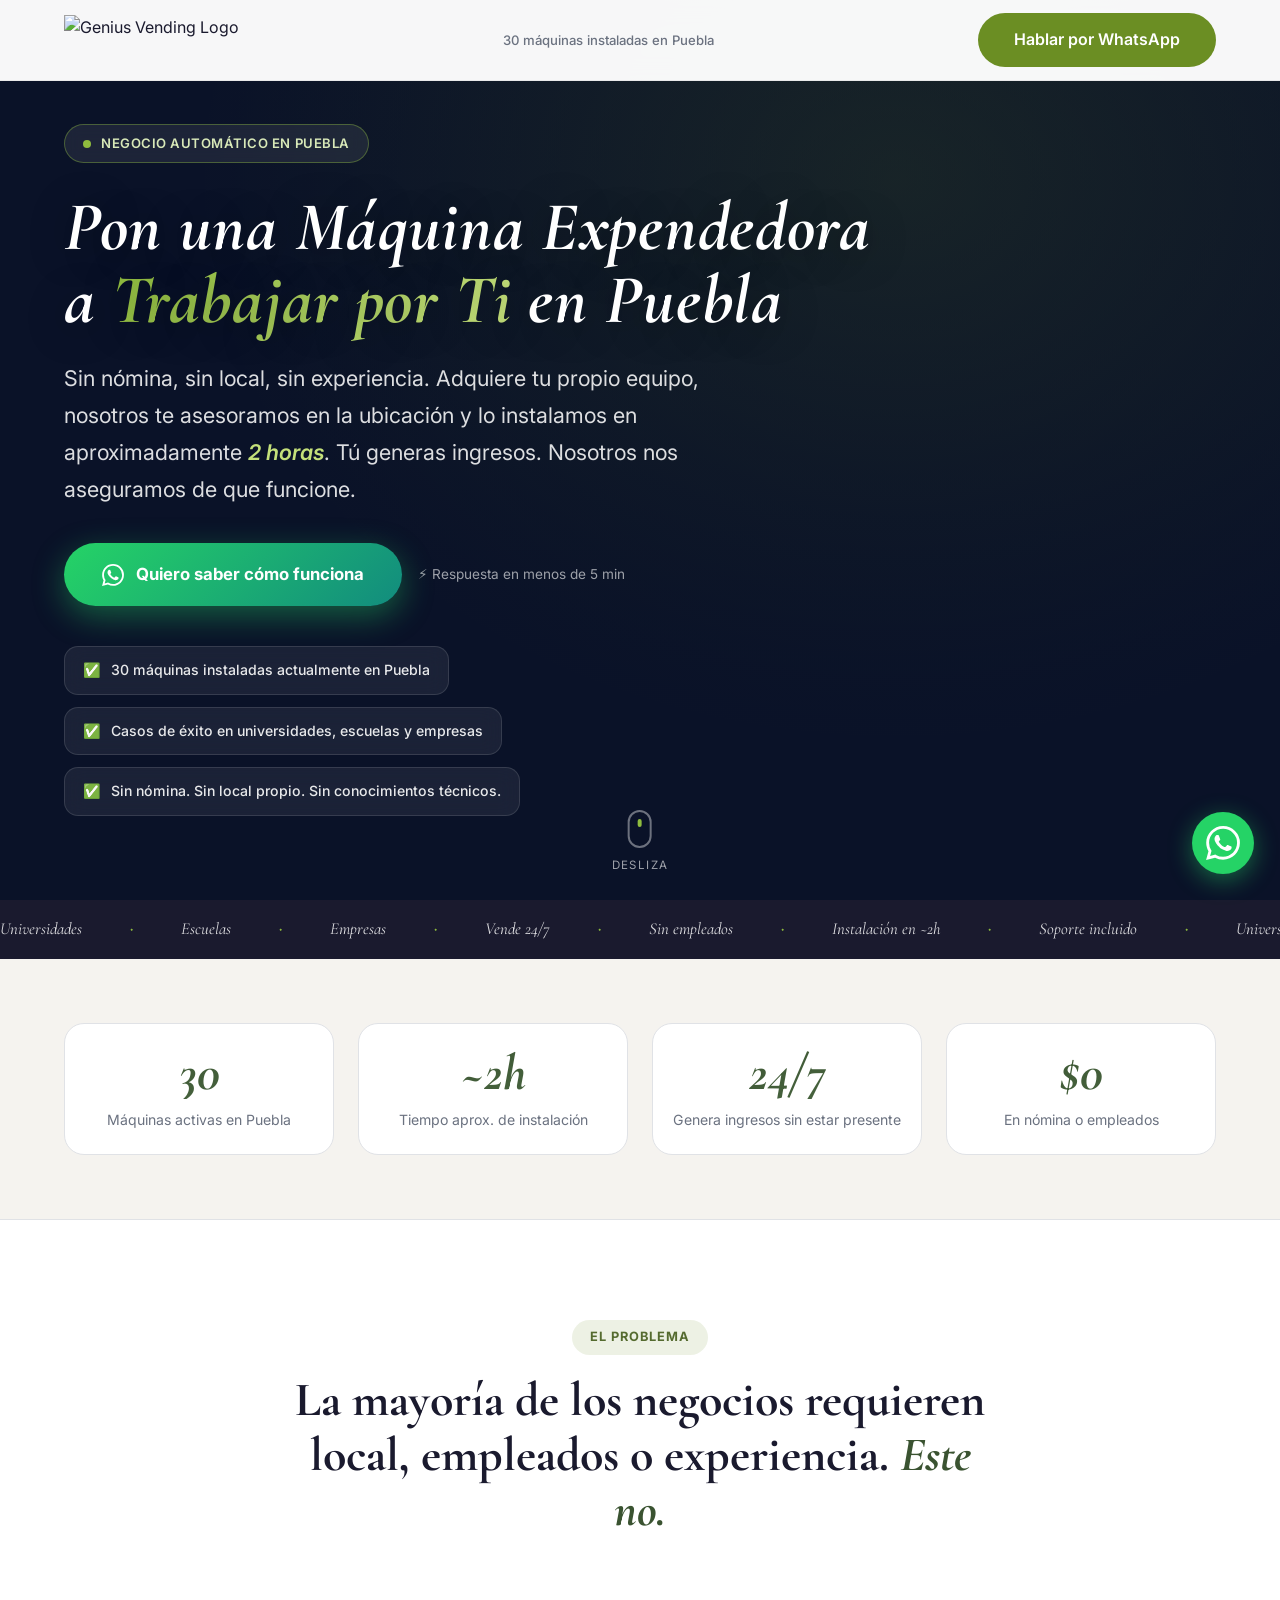
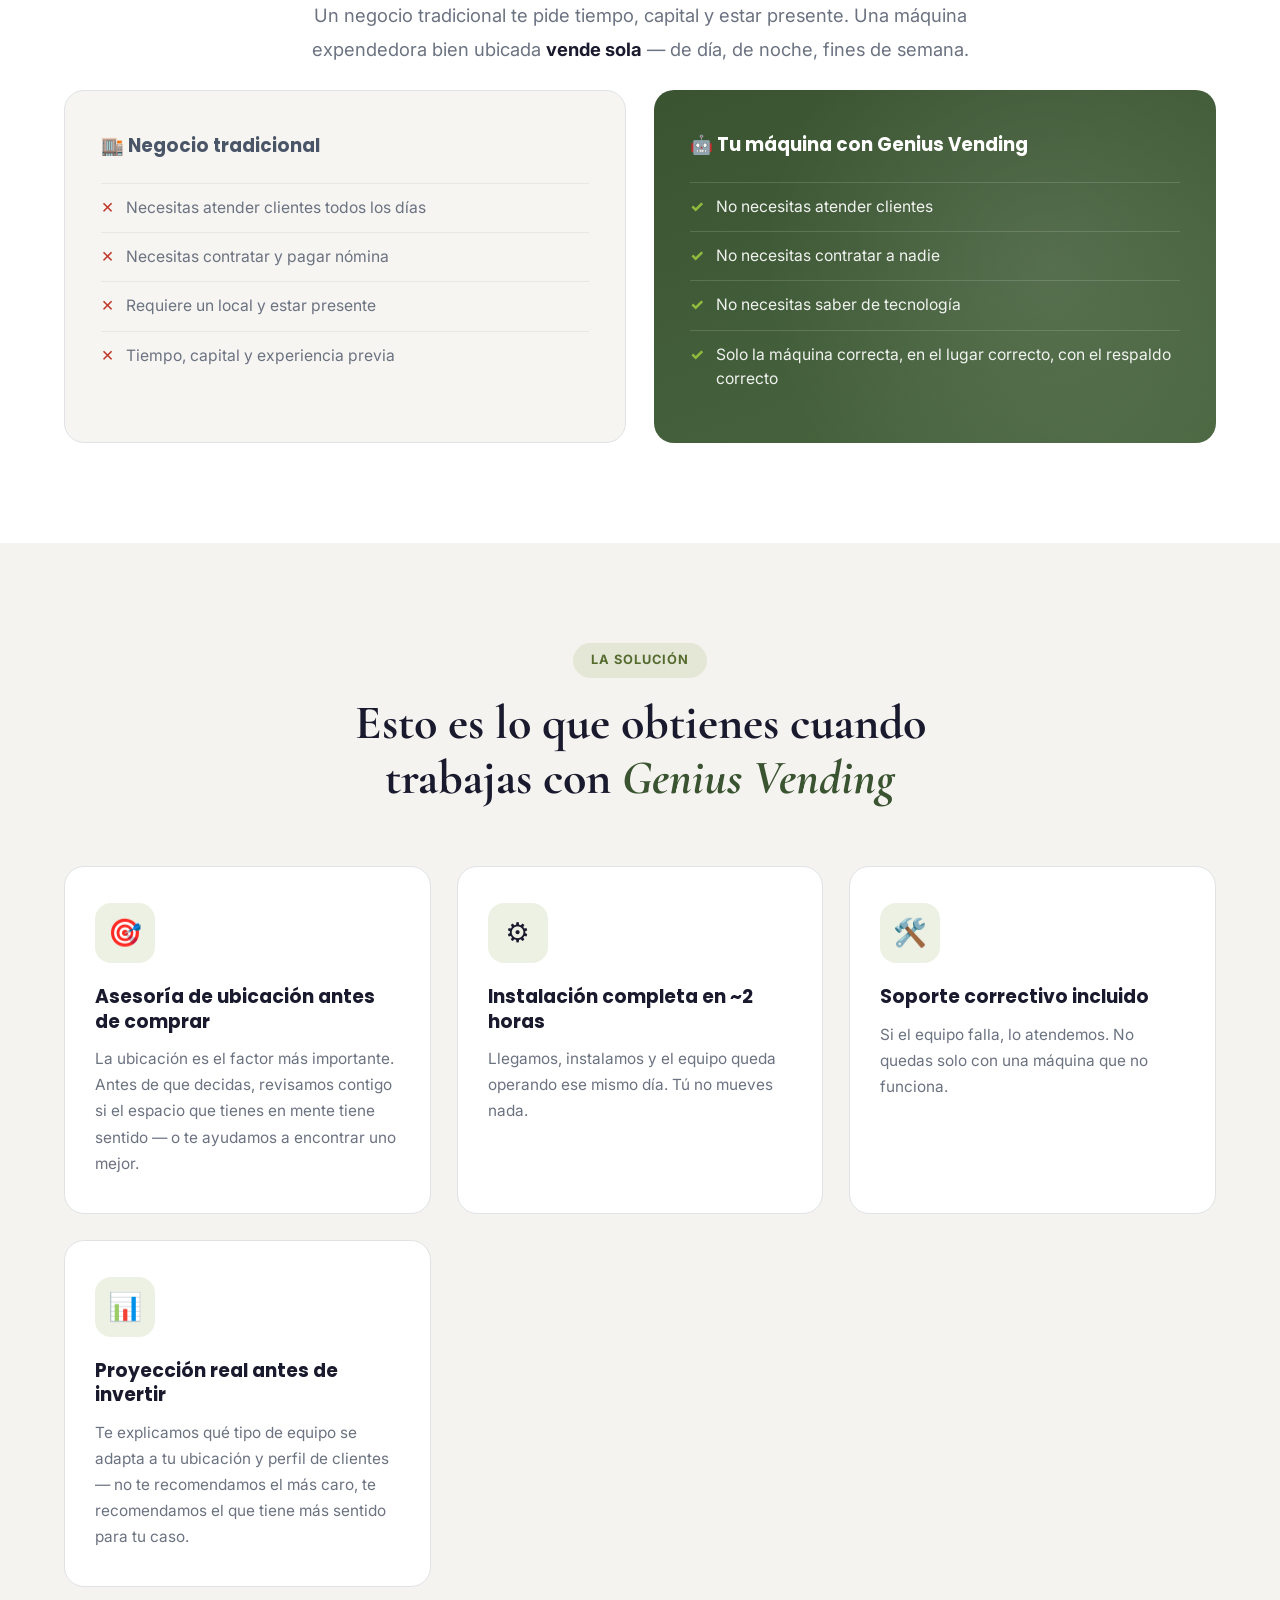
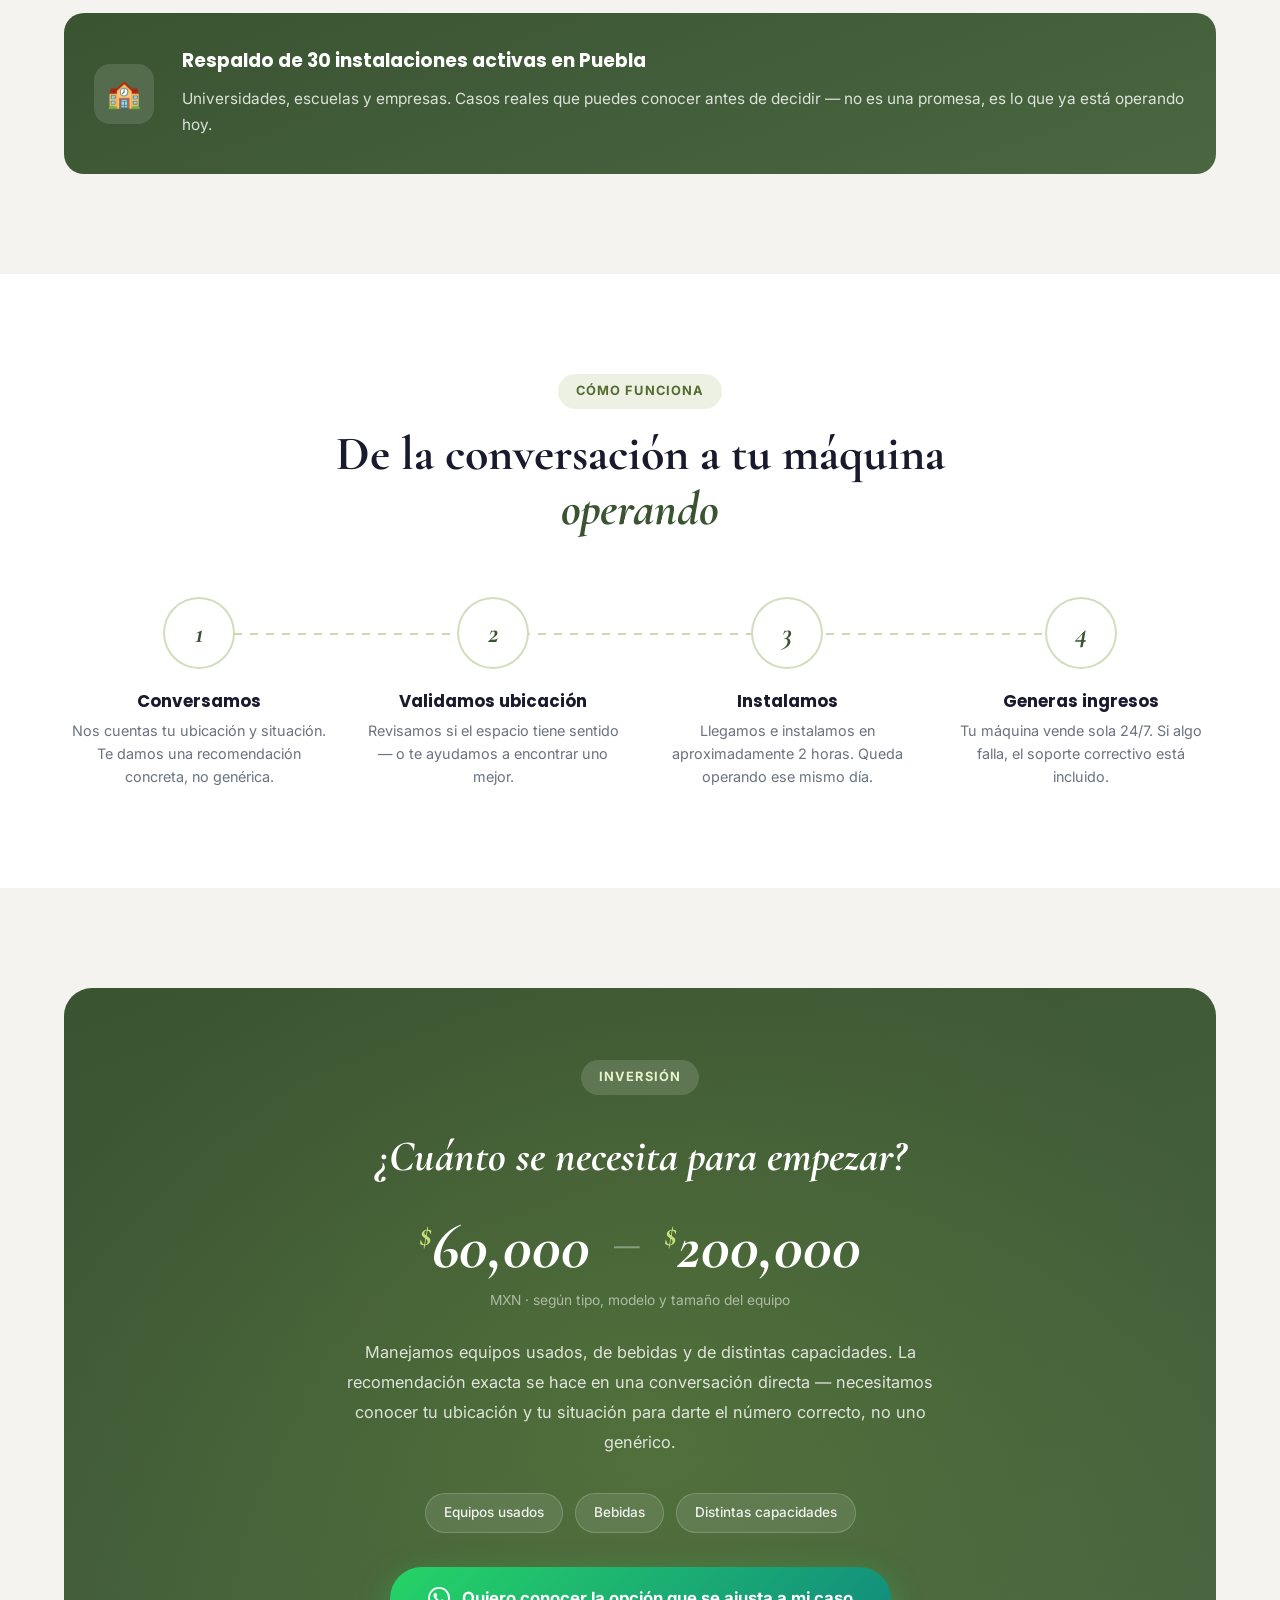
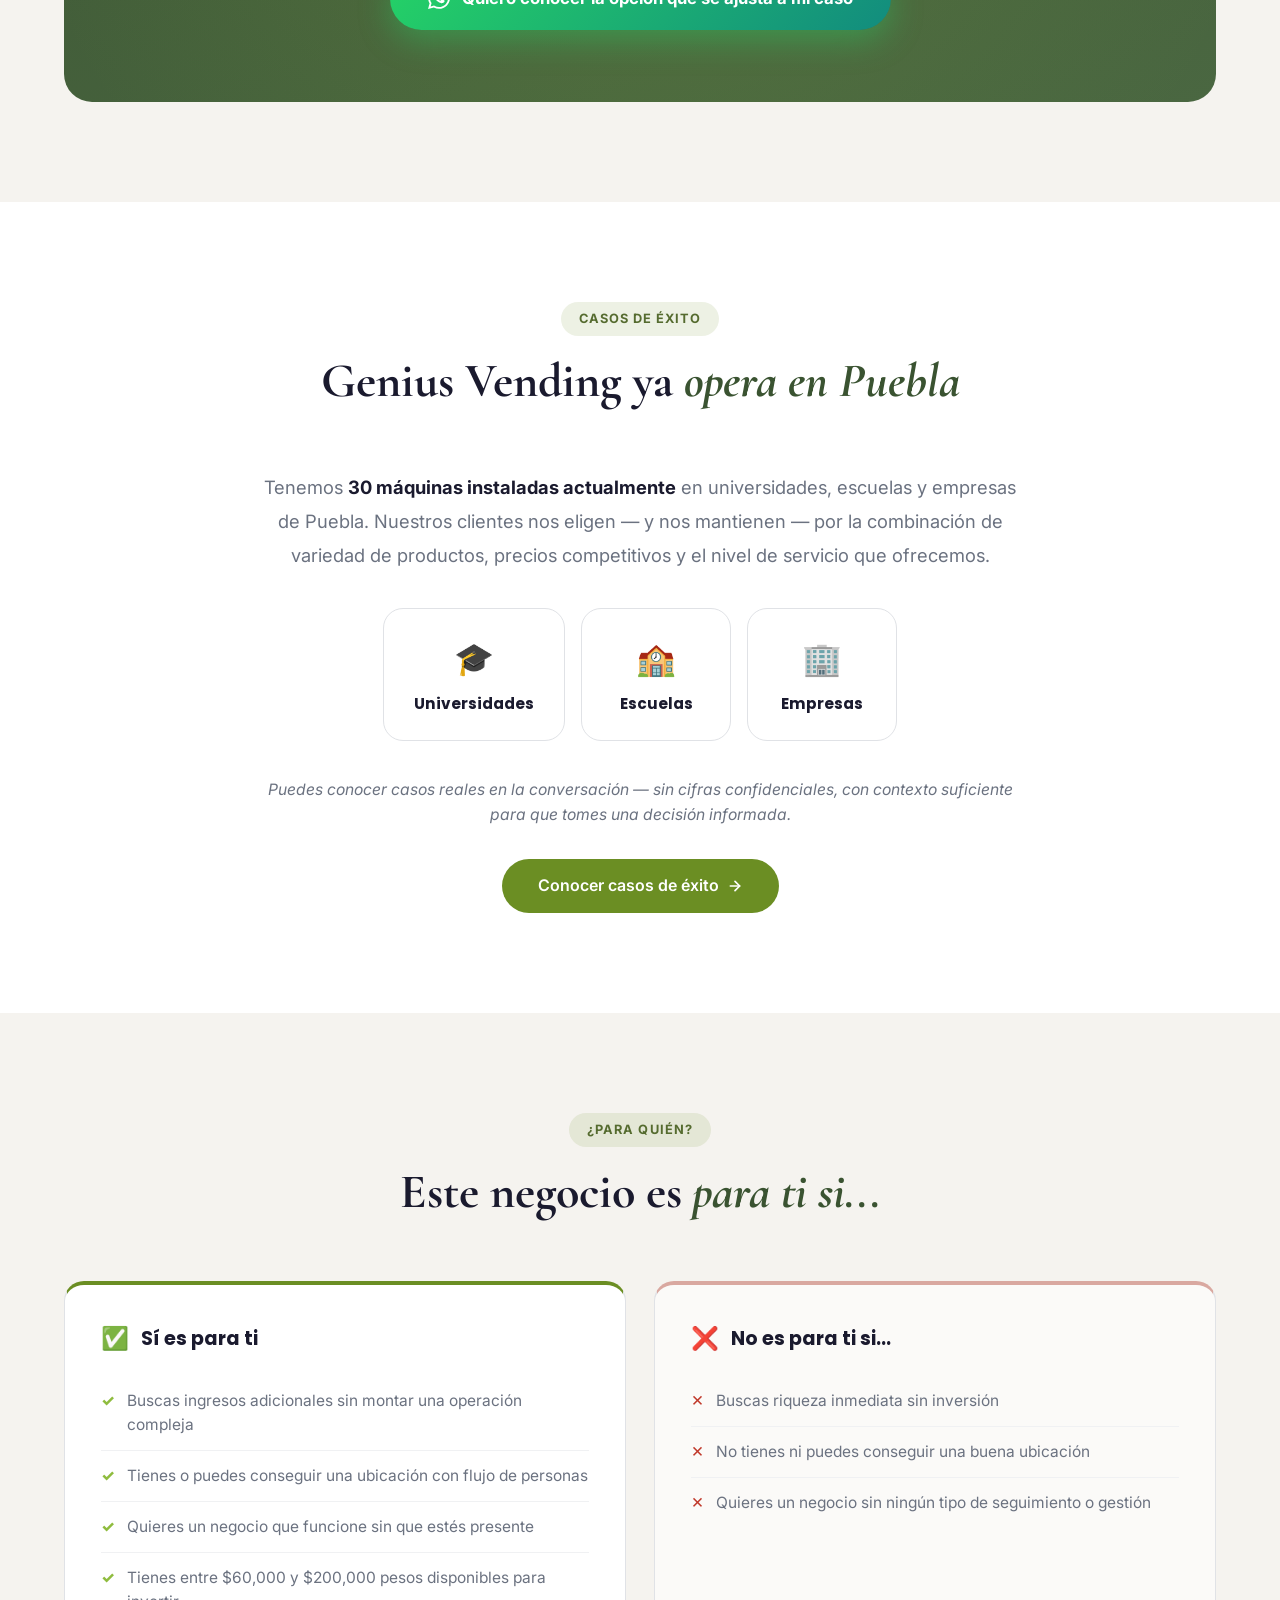
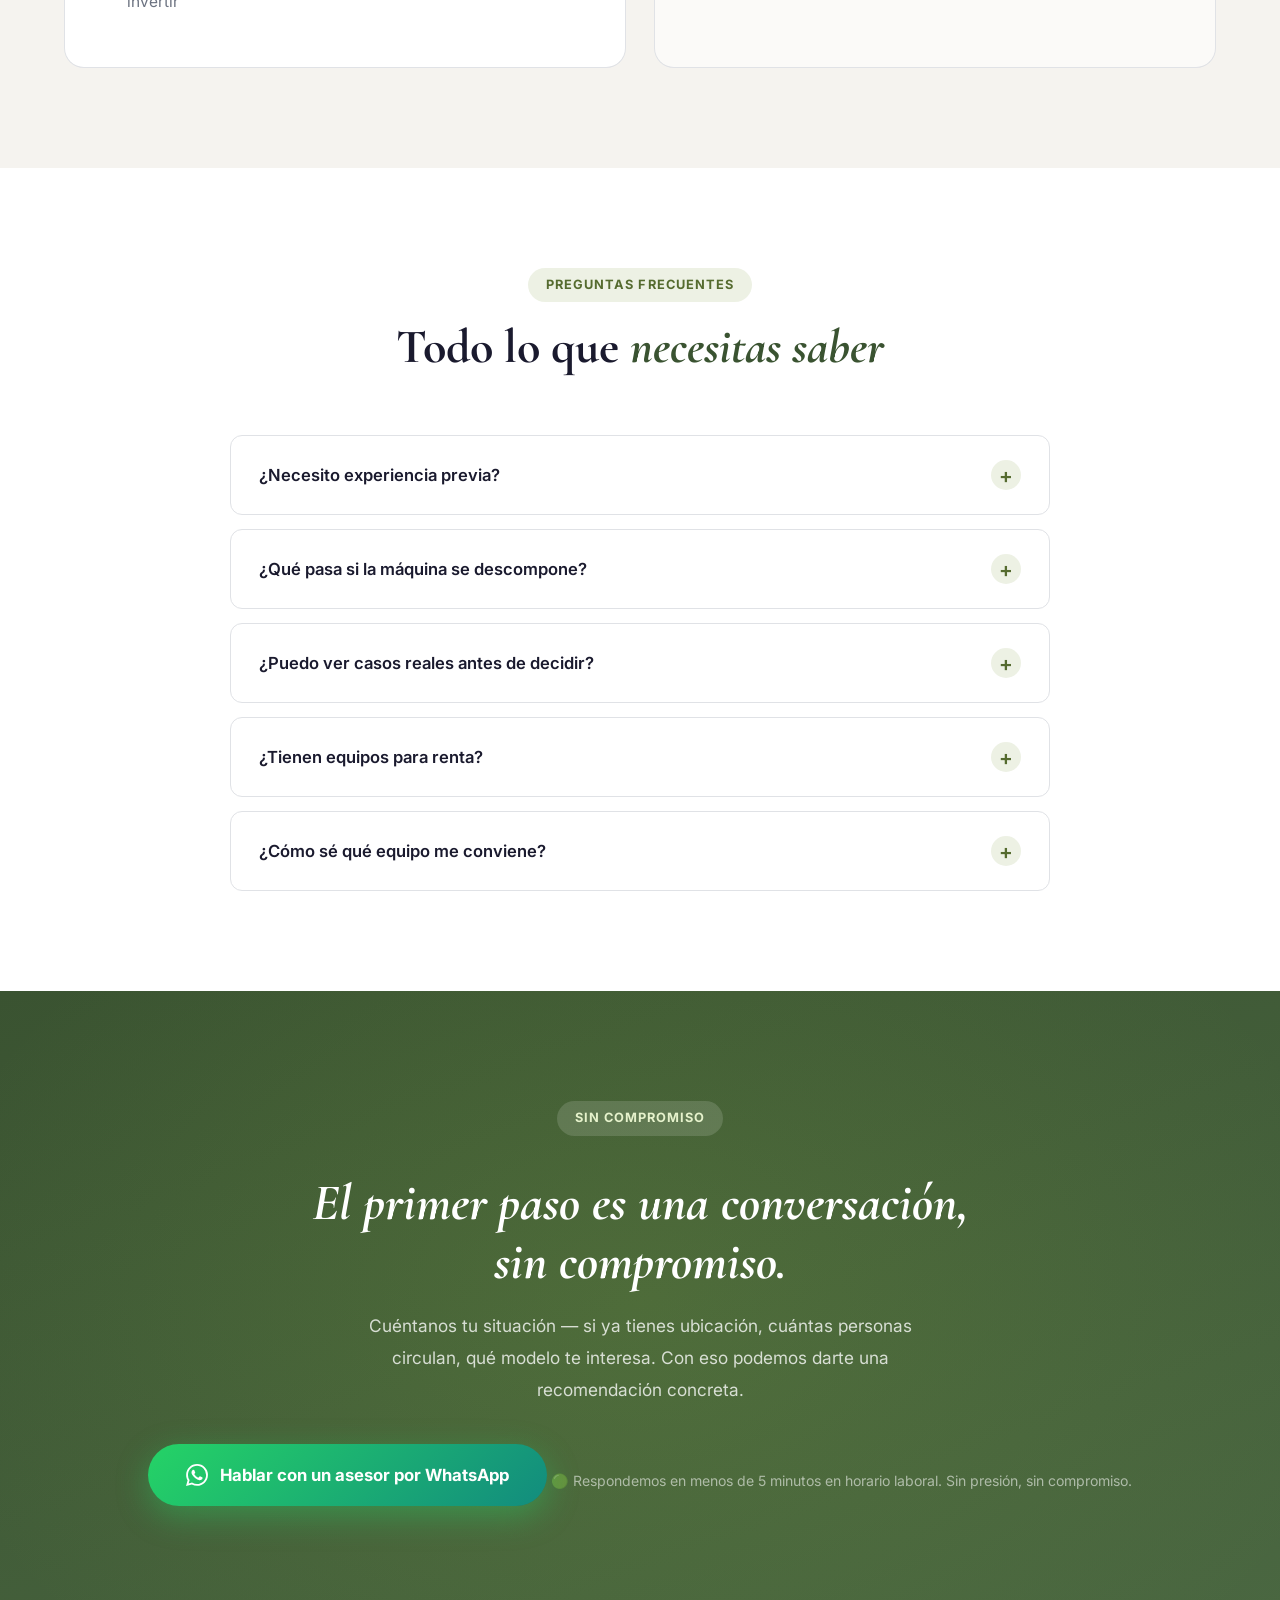
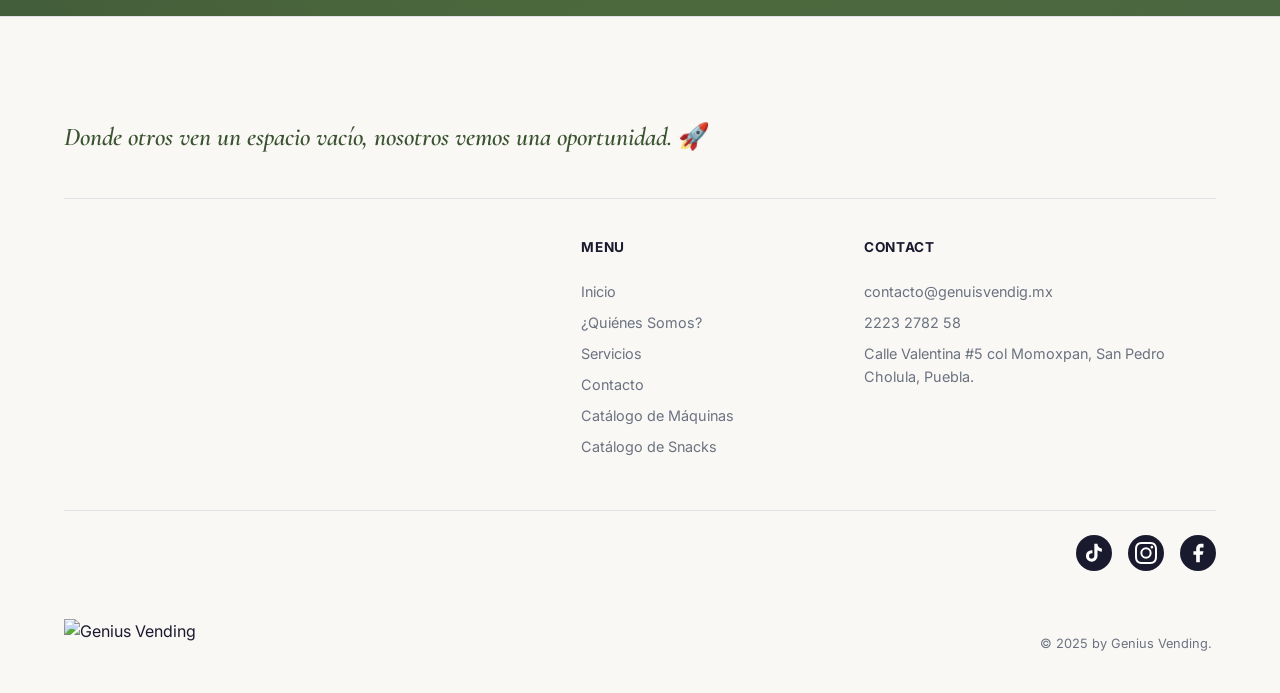
==== emprendedores.html @ 1e0b7983 "Rediseño premium de landing de emprendedores con video hero - Hero con video de fondo (Cloudinary), " ====
<!DOCTYPE html>
<html lang="es-MX">

<head>
  <meta charset="UTF-8">
  <meta name="viewport" content="width=device-width, initial-scale=1.0">
  <meta name="description"
    content="Pon una Máquina Expendedora a Trabajar por Ti en Puebla. Sin nómina, sin local, sin experiencia. 30 máquinas instaladas. Asesoría e instalación en aproximadamente 2 horas.">
  <meta property="og:title" content="Pon una Máquina Expendedora a Trabajar por Ti en Puebla | Genius Vending">
  <meta property="og:description"
    content="Sin nómina. Sin local. Sin experiencia. Tú generas ingresos, nosotros nos aseguramos de que funcione.">
  <meta property="og:type" content="website">
  <title>Máquina Expendedora en Puebla | Genius Vending</title>
  <link rel="preconnect" href="https://fonts.googleapis.com">
  <link rel="preconnect" href="https://fonts.gstatic.com" crossorigin>
  <link
    href="https://fonts.googleapis.com/css2?family=Inter:wght@400;500;600;700&family=Cormorant+Garamond:ital,wght@0,400;0,600;0,700;1,400;1,600;1,700&family=Poppins:wght@600;700;800&display=swap"
    rel="stylesheet">
  <link rel="stylesheet" href="css/styles.css">
  <link rel="icon" type="image/svg+xml"
    href="data:image/svg+xml,<svg xmlns='http://www.w3.org/2000/svg' viewBox='0 0 100 100'><text y='.9em' font-size='90'>🟢</text></svg>">

  <!-- ===== PREMIUM LP STYLES (scoped, reuse brand variables from styles.css) ===== -->
  <style>
    :root {
      --lp-grad: linear-gradient(135deg, var(--accent-light), var(--accent));
      --lp-grad-dark: linear-gradient(160deg, var(--olive-dark), var(--olive));
    }

    /* Scroll progress bar */
    .lp-progress {
      position: fixed;
      top: 0;
      left: 0;
      height: 3px;
      width: 0;
      background: linear-gradient(90deg, var(--accent-light), var(--accent), #25d366);
      z-index: 2000;
      transition: width 0.1s linear;
      box-shadow: 0 0 12px rgba(107, 142, 35, 0.6);
    }

    /* ===== VIDEO HERO ===== */
    .lp-hero {
      position: relative;
      min-height: 100vh;
      display: flex;
      align-items: center;
      overflow: hidden;
      background: #0a1228;
    }

    .lp-hero__video {
      position: absolute;
      inset: 0;
      width: 100%;
      height: 100%;
      object-fit: cover;
      z-index: 0;
    }

    .lp-hero__overlay {
      position: absolute;
      inset: 0;
      z-index: 1;
      background:
        linear-gradient(180deg, rgba(10, 18, 40, 0.45) 0%, rgba(10, 18, 40, 0.55) 45%, rgba(10, 18, 40, 0.92) 100%),
        radial-gradient(ellipse at 70% 20%, rgba(107, 142, 35, 0.28) 0%, transparent 55%);
    }

    .lp-hero__container {
      position: relative;
      z-index: 2;
      width: 100%;
      padding-top: 120px;
      padding-bottom: 80px;
    }

    .lp-hero__content {
      max-width: 820px;
    }

    .lp-eyebrow {
      display: inline-flex;
      align-items: center;
      gap: 10px;
      padding: 8px 18px;
      border-radius: 50px;
      background: rgba(255, 255, 255, 0.08);
      border: 1px solid rgba(143, 188, 62, 0.4);
      backdrop-filter: blur(8px);
      color: #d8e8b8;
      font-size: 0.82rem;
      font-weight: 600;
      letter-spacing: 0.04em;
      text-transform: uppercase;
      margin-bottom: 28px;
    }

    .lp-eyebrow .dot {
      width: 8px;
      height: 8px;
      border-radius: 50%;
      background: #8FBC3E;
      box-shadow: 0 0 0 0 rgba(143, 188, 62, 0.7);
      animation: lp-pulse 2s infinite;
    }

    @keyframes lp-pulse {
      0% { box-shadow: 0 0 0 0 rgba(143, 188, 62, 0.7); }
      70% { box-shadow: 0 0 0 12px rgba(143, 188, 62, 0); }
      100% { box-shadow: 0 0 0 0 rgba(143, 188, 62, 0); }
    }

    .lp-hero__title {
      font-family: var(--font-heading);
      font-weight: 700;
      font-style: italic;
      color: var(--white);
      font-size: clamp(2.4rem, 5.4vw, 4.6rem);
      line-height: 1.05;
      letter-spacing: 0.01em;
      margin-bottom: 24px;
      text-shadow: 0 4px 40px rgba(0, 0, 0, 0.4);
    }

    .lp-hero__title .grad {
      background: linear-gradient(120deg, #8FBC3E 0%, #c4e07a 50%, #8FBC3E 100%);
      background-size: 200% auto;
      -webkit-background-clip: text;
      background-clip: text;
      -webkit-text-fill-color: transparent;
      animation: lp-shine 5s linear infinite;
    }

    @keyframes lp-shine {
      to { background-position: 200% center; }
    }

    .lp-hero__sub {
      font-size: clamp(1.05rem, 1.9vw, 1.35rem);
      color: rgba(255, 255, 255, 0.86);
      line-height: 1.7;
      max-width: 640px;
      margin-bottom: 36px;
    }

    .lp-hero__sub em {
      color: #c4e07a;
      font-style: italic;
      font-weight: 600;
    }

    .lp-hero__actions {
      display: flex;
      flex-wrap: wrap;
      gap: 16px;
      align-items: center;
    }

    /* Premium WhatsApp button with glow + shimmer */
    .lp-btn-wa {
      position: relative;
      display: inline-flex;
      align-items: center;
      gap: 12px;
      padding: 18px 38px;
      border-radius: 50px;
      background: linear-gradient(135deg, #25d366, #128C7E);
      color: var(--white);
      font-family: var(--font-main);
      font-weight: 700;
      font-size: 1.05rem;
      box-shadow: 0 10px 32px rgba(37, 211, 102, 0.4);
      transition: transform 0.3s cubic-bezier(0.4, 0, 0.2, 1), box-shadow 0.3s;
      overflow: hidden;
      border: none;
      cursor: pointer;
    }

    .lp-btn-wa::after {
      content: '';
      position: absolute;
      top: 0;
      left: -120%;
      width: 60%;
      height: 100%;
      background: linear-gradient(120deg, transparent, rgba(255, 255, 255, 0.45), transparent);
      transform: skewX(-20deg);
      animation: lp-sweep 3.5s ease-in-out infinite;
    }

    @keyframes lp-sweep {
      0%, 60% { left: -120%; }
      100% { left: 130%; }
    }

    .lp-btn-wa:hover {
      transform: translateY(-3px) scale(1.02);
      box-shadow: 0 16px 40px rgba(37, 211, 102, 0.55);
    }

    .lp-btn-wa svg {
      width: 22px;
      height: 22px;
      fill: var(--white);
      flex-shrink: 0;
      position: relative;
      z-index: 1;
    }

    .lp-btn-wa span {
      position: relative;
      z-index: 1;
    }

    .lp-hero__note {
      color: rgba(255, 255, 255, 0.6);
      font-size: 0.85rem;
      display: inline-flex;
      align-items: center;
      gap: 8px;
    }

    /* Glass trust chips */
    .lp-trust {
      display: flex;
      flex-wrap: wrap;
      gap: 12px;
      margin-top: 40px;
    }

    .lp-trust__chip {
      display: flex;
      align-items: center;
      gap: 10px;
      padding: 12px 18px;
      border-radius: 14px;
      background: rgba(255, 255, 255, 0.07);
      border: 1px solid rgba(255, 255, 255, 0.12);
      backdrop-filter: blur(10px);
      color: rgba(255, 255, 255, 0.9);
      font-size: 0.88rem;
      font-weight: 500;
    }

    .lp-trust__chip .ic {
      color: #8FBC3E;
      font-weight: 700;
    }

    /* Scroll cue */
    .lp-scroll-cue {
      position: absolute;
      bottom: 26px;
      left: 50%;
      transform: translateX(-50%);
      z-index: 3;
      display: flex;
      flex-direction: column;
      align-items: center;
      gap: 8px;
      color: rgba(255, 255, 255, 0.6);
      font-size: 0.72rem;
      letter-spacing: 0.12em;
      text-transform: uppercase;
    }

    .lp-scroll-cue__mouse {
      width: 24px;
      height: 38px;
      border: 2px solid rgba(255, 255, 255, 0.4);
      border-radius: 14px;
      position: relative;
    }

    .lp-scroll-cue__mouse::before {
      content: '';
      position: absolute;
      top: 7px;
      left: 50%;
      width: 4px;
      height: 8px;
      background: #8FBC3E;
      border-radius: 2px;
      transform: translateX(-50%);
      animation: lp-wheel 1.6s infinite;
    }

    @keyframes lp-wheel {
      0% { opacity: 0; transform: translate(-50%, 0); }
      40% { opacity: 1; }
      100% { opacity: 0; transform: translate(-50%, 12px); }
    }

    /* ===== MARQUEE TICKER ===== */
    .lp-marquee {
      background: var(--primary);
      color: var(--white);
      padding: 16px 0;
      overflow: hidden;
      white-space: nowrap;
      position: relative;
      z-index: 2;
    }

    .lp-marquee__track {
      display: inline-flex;
      gap: 48px;
      animation: lp-marquee 24s linear infinite;
      will-change: transform;
    }

    .lp-marquee__item {
      font-family: var(--font-heading);
      font-style: italic;
      font-size: 1.05rem;
      color: rgba(255, 255, 255, 0.85);
      display: inline-flex;
      align-items: center;
      gap: 48px;
    }

    .lp-marquee__item::after {
      content: '◆';
      color: var(--accent-light);
      font-style: normal;
      font-size: 0.7rem;
    }

    @keyframes lp-marquee {
      to { transform: translateX(-50%); }
    }

    /* ===== ANIMATED STATS ===== */
    .lp-stats {
      background: var(--cream);
      border-bottom: 1px solid var(--gray-200);
      padding: 64px 0;
    }

    .lp-stats__grid {
      display: grid;
      grid-template-columns: repeat(4, 1fr);
      gap: 24px;
    }

    .lp-stat {
      text-align: center;
      padding: 24px 16px;
      border-radius: var(--radius-lg);
      background: var(--white);
      border: 1px solid var(--gray-200);
      transition: transform 0.3s, box-shadow 0.3s, border-color 0.3s;
    }

    .lp-stat:hover {
      transform: translateY(-6px);
      box-shadow: var(--shadow-lg);
      border-color: rgba(107, 142, 35, 0.3);
    }

    .lp-stat__num {
      font-family: var(--font-heading);
      font-style: italic;
      font-weight: 700;
      font-size: clamp(2.4rem, 4vw, 3.2rem);
      line-height: 1;
      background: var(--lp-grad-dark);
      -webkit-background-clip: text;
      background-clip: text;
      -webkit-text-fill-color: transparent;
      margin-bottom: 10px;
    }

    .lp-stat__label {
      font-size: 0.88rem;
      color: var(--text-light);
      line-height: 1.5;
    }

    /* ===== SECTION INTRO ===== */
    .lp-intro {
      text-align: center;
      max-width: 720px;
      margin: 0 auto 60px;
    }

    .lp-tag {
      display: inline-block;
      padding: 7px 18px;
      background: var(--accent-glow);
      color: var(--accent-dark);
      font-size: 0.8rem;
      font-weight: 700;
      border-radius: 50px;
      margin-bottom: 18px;
      text-transform: uppercase;
      letter-spacing: 0.08em;
    }

    .lp-h2 {
      font-family: var(--font-heading);
      font-weight: 700;
      font-size: clamp(2rem, 4vw, 3rem);
      line-height: 1.15;
      color: var(--primary);
    }

    .lp-h2 em,
    .lp-h2 .g {
      font-style: italic;
      color: var(--olive-dark);
    }

    .lp-lead {
      font-size: 1.15rem;
      color: var(--text-light);
      line-height: 1.85;
    }

    /* ===== PROBLEM CONTRAST ===== */
    .lp-contrast {
      display: grid;
      grid-template-columns: 1fr 1fr;
      gap: 28px;
      margin-top: 24px;
    }

    .lp-contrast__card {
      border-radius: var(--radius-lg);
      padding: 40px 36px;
    }

    .lp-contrast__card--old {
      background: #f6f5f2;
      border: 1px solid var(--gray-200);
    }

    .lp-contrast__card--new {
      background: var(--lp-grad-dark);
      color: var(--white);
      position: relative;
      overflow: hidden;
    }

    .lp-contrast__card--new::before {
      content: '';
      position: absolute;
      top: -50%;
      right: -30%;
      width: 120%;
      height: 200%;
      background: radial-gradient(ellipse, rgba(255, 255, 255, 0.1) 0%, transparent 60%);
      pointer-events: none;
    }

    .lp-contrast__head {
      font-family: var(--font-sans);
      font-size: 1.15rem;
      font-weight: 700;
      margin-bottom: 22px;
      display: flex;
      align-items: center;
      gap: 12px;
    }

    .lp-contrast__card--old .lp-contrast__head { color: var(--gray-700); }

    .lp-contrast__row {
      display: flex;
      align-items: flex-start;
      gap: 12px;
      padding: 12px 0;
      font-size: 0.98rem;
      line-height: 1.55;
      border-top: 1px solid rgba(0, 0, 0, 0.06);
    }

    .lp-contrast__card--new .lp-contrast__row {
      border-top-color: rgba(255, 255, 255, 0.14);
      color: rgba(255, 255, 255, 0.92);
    }

    .lp-contrast__card--old .lp-contrast__row { color: var(--text-light); }

    .lp-contrast__row:first-of-type { border-top: none; }

    .lp-x { color: #c0392b; font-weight: 800; flex-shrink: 0; }
    .lp-v { color: #8FBC3E; font-weight: 800; flex-shrink: 0; }

    /* ===== SOLUTION / FEATURE CARDS ===== */
    .lp-features {
      display: grid;
      grid-template-columns: repeat(3, 1fr);
      gap: 26px;
    }

    .lp-card {
      position: relative;
      background: var(--white);
      border: 1px solid var(--gray-200);
      border-radius: var(--radius-lg);
      padding: 36px 30px;
      overflow: hidden;
      transition: transform 0.35s cubic-bezier(0.4, 0, 0.2, 1), box-shadow 0.35s, border-color 0.35s;
    }

    .lp-card::before {
      content: '';
      position: absolute;
      top: 0;
      left: 0;
      width: 100%;
      height: 4px;
      background: var(--lp-grad);
      transform: scaleX(0);
      transform-origin: left;
      transition: transform 0.4s ease;
    }

    .lp-card:hover {
      transform: translateY(-8px);
      box-shadow: 0 20px 50px rgba(26, 26, 46, 0.12);
      border-color: transparent;
    }

    .lp-card:hover::before { transform: scaleX(1); }

    .lp-card__icon {
      width: 60px;
      height: 60px;
      border-radius: 16px;
      background: var(--accent-glow);
      display: flex;
      align-items: center;
      justify-content: center;
      font-size: 1.7rem;
      margin-bottom: 22px;
      transition: transform 0.35s;
    }

    .lp-card:hover .lp-card__icon { transform: scale(1.1) rotate(-4deg); }

    .lp-card__title {
      font-family: var(--font-sans);
      font-size: 1.18rem;
      font-weight: 700;
      color: var(--primary);
      margin-bottom: 12px;
      line-height: 1.3;
    }

    .lp-card__text {
      font-size: 0.96rem;
      color: var(--text-light);
      line-height: 1.7;
    }

    .lp-card--wide {
      grid-column: span 3;
      display: flex;
      align-items: center;
      gap: 28px;
      background: var(--lp-grad-dark);
      color: var(--white);
      border: none;
    }

    .lp-card--wide .lp-card__icon {
      background: rgba(255, 255, 255, 0.12);
      flex-shrink: 0;
      margin-bottom: 0;
    }

    .lp-card--wide .lp-card__title { color: var(--white); }
    .lp-card--wide .lp-card__text { color: rgba(255, 255, 255, 0.82); }
    .lp-card--wide::before { display: none; }
    .lp-card--wide:hover { transform: translateY(-4px); }

    /* ===== HOW IT WORKS TIMELINE ===== */
    .lp-steps {
      display: grid;
      grid-template-columns: repeat(4, 1fr);
      gap: 24px;
      counter-reset: lp-step;
      position: relative;
    }

    .lp-step {
      position: relative;
      text-align: center;
      padding: 0 8px;
    }

    .lp-step__num {
      counter-increment: lp-step;
      width: 72px;
      height: 72px;
      margin: 0 auto 22px;
      border-radius: 50%;
      background: var(--white);
      border: 2px solid rgba(107, 142, 35, 0.3);
      display: flex;
      align-items: center;
      justify-content: center;
      font-family: var(--font-heading);
      font-style: italic;
      font-weight: 700;
      font-size: 1.8rem;
      color: var(--olive-dark);
      position: relative;
      z-index: 2;
      transition: transform 0.3s, box-shadow 0.3s, background 0.3s, color 0.3s;
    }

    .lp-step__num::before { content: counter(lp-step); }

    .lp-step:hover .lp-step__num {
      transform: translateY(-6px);
      background: var(--lp-grad-dark);
      color: var(--white);
      border-color: transparent;
      box-shadow: 0 12px 28px rgba(74, 103, 65, 0.35);
    }

    .lp-step__title {
      font-family: var(--font-sans);
      font-size: 1.05rem;
      font-weight: 700;
      color: var(--primary);
      margin-bottom: 8px;
    }

    .lp-step__text {
      font-size: 0.9rem;
      color: var(--text-light);
      line-height: 1.6;
    }

    .lp-steps__line {
      position: absolute;
      top: 36px;
      left: 12%;
      right: 12%;
      height: 2px;
      background: repeating-linear-gradient(90deg, rgba(107, 142, 35, 0.35) 0 8px, transparent 8px 16px);
      z-index: 1;
    }

    /* ===== INVESTMENT ===== */
    .lp-invest {
      background: var(--lp-grad-dark);
      border-radius: var(--radius-xl);
      padding: 72px 56px;
      text-align: center;
      position: relative;
      overflow: hidden;
    }

    .lp-invest::before {
      content: '';
      position: absolute;
      top: -40%;
      left: -20%;
      width: 140%;
      height: 200%;
      background: radial-gradient(ellipse, rgba(143, 188, 62, 0.18) 0%, transparent 55%);
      pointer-events: none;
      animation: lp-float 9s ease-in-out infinite;
    }

    @keyframes lp-float {
      0%, 100% { transform: translate(0, 0); }
      50% { transform: translate(4%, 6%); }
    }

    .lp-invest__inner { position: relative; z-index: 1; }

    .lp-invest__title {
      font-family: var(--font-heading);
      font-style: italic;
      font-weight: 700;
      font-size: clamp(1.8rem, 3.5vw, 2.7rem);
      color: var(--white);
      margin: 18px 0 6px;
    }

    .lp-invest__range {
      display: inline-flex;
      align-items: center;
      gap: 24px;
      margin: 26px 0 10px;
      flex-wrap: wrap;
      justify-content: center;
    }

    .lp-invest__amount {
      font-family: var(--font-heading);
      font-style: italic;
      font-weight: 700;
      font-size: clamp(2.4rem, 5vw, 4rem);
      color: var(--white);
      line-height: 1;
    }

    .lp-invest__amount .cur {
      font-size: 0.5em;
      vertical-align: super;
      color: #c4e07a;
    }

    .lp-invest__sep { font-size: 1.6rem; color: rgba(255, 255, 255, 0.35); }

    .lp-invest__meta { color: rgba(255, 255, 255, 0.55); font-size: 0.86rem; margin-bottom: 26px; }

    .lp-invest__copy {
      color: rgba(255, 255, 255, 0.82);
      font-size: 1.02rem;
      line-height: 1.85;
      max-width: 600px;
      margin: 0 auto 36px;
    }

    .lp-invest__tags {
      display: flex;
      gap: 12px;
      justify-content: center;
      flex-wrap: wrap;
      margin-bottom: 34px;
    }

    .lp-invest__pill {
      padding: 8px 18px;
      border-radius: 50px;
      background: rgba(255, 255, 255, 0.1);
      border: 1px solid rgba(255, 255, 255, 0.18);
      color: rgba(255, 255, 255, 0.9);
      font-size: 0.85rem;
      font-weight: 500;
    }

    /* ===== CASOS ===== */
    .lp-proof {
      max-width: 760px;
      margin: 0 auto;
      text-align: center;
    }

    .lp-proof__audience {
      display: flex;
      gap: 16px;
      justify-content: center;
      flex-wrap: wrap;
      margin: 36px 0;
    }

    .lp-aud {
      display: flex;
      flex-direction: column;
      align-items: center;
      gap: 8px;
      padding: 24px 30px;
      border-radius: var(--radius-lg);
      background: var(--white);
      border: 1px solid var(--gray-200);
      min-width: 150px;
      transition: transform 0.3s, box-shadow 0.3s;
    }

    .lp-aud:hover { transform: translateY(-5px); box-shadow: var(--shadow-lg); }

    .lp-aud__emoji { font-size: 2rem; }
    .lp-aud__label { font-family: var(--font-sans); font-weight: 700; color: var(--primary); font-size: 0.95rem; }

    /* ===== FOR WHOM ===== */
    .lp-whom {
      display: grid;
      grid-template-columns: 1fr 1fr;
      gap: 28px;
    }

    .lp-whom__col {
      background: var(--white);
      border: 1px solid var(--gray-200);
      border-radius: var(--radius-lg);
      padding: 40px 36px;
    }

    .lp-whom__col--yes { border-top: 4px solid var(--accent); }
    .lp-whom__col--no { border-top: 4px solid #d9a8a0; background: #fbfaf8; }

    .lp-whom__title {
      font-family: var(--font-sans);
      font-size: 1.2rem;
      font-weight: 700;
      color: var(--primary);
      margin-bottom: 24px;
      display: flex;
      align-items: center;
      gap: 12px;
    }

    .lp-whom__item {
      display: flex;
      align-items: flex-start;
      gap: 12px;
      padding: 13px 0;
      font-size: 0.97rem;
      color: var(--text-light);
      line-height: 1.55;
      border-top: 1px solid var(--gray-100);
    }

    .lp-whom__item:first-of-type { border-top: none; }

    /* ===== FAQ ===== */
    .lp-faq {
      max-width: 820px;
      margin: 0 auto;
      display: flex;
      flex-direction: column;
      gap: 14px;
    }

    .lp-faq__item {
      background: var(--white);
      border: 1px solid var(--gray-200);
      border-radius: var(--radius-md);
      overflow: hidden;
      transition: border-color 0.3s, box-shadow 0.3s;
    }

    .lp-faq__item.open {
      border-color: rgba(107, 142, 35, 0.4);
      box-shadow: 0 8px 28px rgba(107, 142, 35, 0.1);
    }

    .lp-faq__q {
      width: 100%;
      display: flex;
      align-items: center;
      justify-content: space-between;
      gap: 16px;
      padding: 24px 28px;
      background: none;
      border: none;
      cursor: pointer;
      font-family: var(--font-main);
      font-size: 1.04rem;
      font-weight: 600;
      color: var(--primary);
      text-align: left;
      transition: color 0.3s;
    }

    .lp-faq__q:hover { color: var(--olive-dark); }

    .lp-faq__ic {
      width: 30px;
      height: 30px;
      min-width: 30px;
      border-radius: 50%;
      background: var(--accent-glow);
      color: var(--accent-dark);
      display: flex;
      align-items: center;
      justify-content: center;
      font-size: 1.3rem;
      transition: transform 0.35s, background 0.35s, color 0.35s;
    }

    .lp-faq__item.open .lp-faq__ic {
      transform: rotate(135deg);
      background: var(--accent);
      color: var(--white);
    }

    .lp-faq__a {
      max-height: 0;
      overflow: hidden;
      transition: max-height 0.4s ease;
    }

    .lp-faq__a-inner {
      padding: 0 28px 24px;
      font-size: 0.97rem;
      color: var(--text-light);
      line-height: 1.85;
    }

    /* ===== FINAL CTA ===== */
    .lp-final {
      padding: 110px 0;
      background: var(--lp-grad-dark);
      text-align: center;
      position: relative;
      overflow: hidden;
    }

    .lp-final::before {
      content: '';
      position: absolute;
      top: -50%;
      left: -20%;
      width: 140%;
      height: 200%;
      background: radial-gradient(ellipse, rgba(143, 188, 62, 0.16) 0%, transparent 58%);
      pointer-events: none;
      animation: lp-float 11s ease-in-out infinite;
    }

    .lp-final__inner { position: relative; z-index: 1; }

    .lp-final__title {
      font-family: var(--font-heading);
      font-style: italic;
      font-weight: 700;
      font-size: clamp(2rem, 4.4vw, 3.2rem);
      color: var(--white);
      margin: 20px 0 18px;
      line-height: 1.15;
    }

    .lp-final__copy {
      font-size: 1.08rem;
      color: rgba(255, 255, 255, 0.78);
      line-height: 1.85;
      max-width: 560px;
      margin: 0 auto 38px;
    }

    .lp-final__micro {
      margin-top: 18px;
      font-size: 0.88rem;
      color: rgba(255, 255, 255, 0.55);
      display: inline-flex;
      align-items: center;
      gap: 8px;
    }

    .lp-tag--light { background: rgba(255, 255, 255, 0.14); color: #e6f2cc; }

    /* ===== REVEAL ANIMATION ===== */
    .reveal {
      opacity: 0;
      transform: translateY(34px);
      transition: opacity 0.7s cubic-bezier(0.4, 0, 0.2, 1), transform 0.7s cubic-bezier(0.4, 0, 0.2, 1);
    }

    .reveal.in { opacity: 1; transform: none; }

    .reveal[data-d="1"] { transition-delay: 0.08s; }
    .reveal[data-d="2"] { transition-delay: 0.16s; }
    .reveal[data-d="3"] { transition-delay: 0.24s; }
    .reveal[data-d="4"] { transition-delay: 0.32s; }

    /* ===== WHATSAPP FLOAT (pulse) ===== */
    .lp-wa-float {
      position: fixed;
      bottom: 26px;
      right: 26px;
      z-index: 999;
      width: 62px;
      height: 62px;
      border-radius: 50%;
      background: #25d366;
      display: flex;
      align-items: center;
      justify-content: center;
      box-shadow: 0 6px 24px rgba(37, 211, 102, 0.45);
      transition: transform 0.3s;
      animation: lp-floatpulse 2.4s ease-in-out infinite;
    }

    @keyframes lp-floatpulse {
      0%, 100% { box-shadow: 0 6px 24px rgba(37, 211, 102, 0.45), 0 0 0 0 rgba(37, 211, 102, 0.5); }
      50% { box-shadow: 0 6px 24px rgba(37, 211, 102, 0.45), 0 0 0 14px rgba(37, 211, 102, 0); }
    }

    .lp-wa-float:hover { transform: scale(1.1); }
    .lp-wa-float svg { width: 34px; height: 34px; fill: var(--white); }

    /* ===== RESPONSIVE ===== */
    @media (max-width: 980px) {
      .lp-stats__grid { grid-template-columns: repeat(2, 1fr); }
      .lp-features { grid-template-columns: repeat(2, 1fr); }
      .lp-card--wide { grid-column: span 2; }
      .lp-steps { grid-template-columns: repeat(2, 1fr); gap: 36px 24px; }
      .lp-steps__line { display: none; }
      .lp-contrast { grid-template-columns: 1fr; }
      .lp-whom { grid-template-columns: 1fr; }
    }

    @media (max-width: 620px) {
      .lp-stats__grid { grid-template-columns: 1fr 1fr; }
      .lp-features { grid-template-columns: 1fr; }
      .lp-card--wide { grid-column: span 1; flex-direction: column; text-align: center; }
      .lp-steps { grid-template-columns: 1fr; }
      .lp-invest { padding: 44px 24px; }
      .lp-contrast__card { padding: 30px 24px; }
      .lp-whom__col { padding: 30px 24px; }
      .lp-hero__container { padding-top: 110px; }
      .lp-btn-wa { padding: 16px 28px; font-size: 0.98rem; }
      .lp-scroll-cue { display: none; }
    }
  </style>
</head>

<body>

  <!-- SCROLL PROGRESS -->
  <div class="lp-progress" id="lpProgress"></div>

  <!-- MINIMAL LP HEADER -->
  <header class="lp-header">
    <div class="container">
      <nav class="lp-nav">
        <a href="index.html" class="nav__logo">
          <img
            src="https://static.wixstatic.com/media/c12a9c_6d84f1f31faa43c19051ae1dfa7e83e3~mv2.png/v1/fill/w_240,h_121,al_c,q_85,usm_0.66_1.00_0.01,enc_avif,quality_auto/PHOTO-2025-03-12-12-48-10-removebg-preview.png"
            alt="Genius Vending Logo" class="nav__logo-img">
        </a>
        <span class="lp-nav__badge">30 máquinas instaladas en Puebla</span>
        <a href="https://wa.me/522223278258?text=Hola%2C%20quiero%20saber%20c%C3%B3mo%20funciona%20adquirir%20una%20m%C3%A1quina%20expendedora%20en%20Puebla."
          target="_blank" rel="noopener" class="btn btn--accent btn--sm">Hablar por WhatsApp</a>
      </nav>
    </div>
  </header>

  <!-- ===== VIDEO HERO ===== -->
  <section class="lp-hero">
    <video class="lp-hero__video" autoplay muted loop playsinline preload="auto"
      poster="https://static.wixstatic.com/media/11062b_9d305808a6154ec0b4764d9a121d8d7c~mv2.jpg/v1/fill/w_1920,h_1280,al_c,q_85,usm_0.66_1.00_0.01,enc_avif,quality_auto/11062b_9d305808a6154ec0b4764d9a121d8d7c~mv2.jpg">
      <source
        src="https://res.cloudinary.com/djduba5fd/video/upload/q_auto/f_auto/v1780165280/WhatsApp_Video_2026-05-29_at_4.03.06_PM_aankbg.mp4"
        type="video/mp4">
    </video>
    <div class="lp-hero__overlay"></div>

    <div class="container lp-hero__container">
      <div class="lp-hero__content">
        <span class="lp-eyebrow reveal"><span class="dot"></span> Negocio automático en Puebla</span>

        <h1 class="lp-hero__title reveal" data-d="1">
          Pon una Máquina Expendedora a <span class="grad">Trabajar por Ti</span> en Puebla
        </h1>

        <p class="lp-hero__sub reveal" data-d="2">
          Sin nómina, sin local, sin experiencia. Adquiere tu propio equipo, nosotros te asesoramos en la ubicación y lo
          instalamos en aproximadamente <em>2 horas</em>. Tú generas ingresos. Nosotros nos aseguramos de que funcione.
        </p>

        <div class="lp-hero__actions reveal" data-d="3">
          <a href="https://wa.me/522223278258?text=Hola%2C%20quiero%20saber%20c%C3%B3mo%20funciona%20adquirir%20una%20m%C3%A1quina%20expendedora%20en%20Puebla."
            target="_blank" rel="noopener" class="lp-btn-wa">
            <svg viewBox="0 0 24 24">
              <path
                d="M17.472 14.382c-.297-.149-1.758-.867-2.03-.967-.273-.099-.471-.148-.67.15-.197.297-.767.966-.94 1.164-.173.199-.347.223-.644.075-.297-.15-1.255-.463-2.39-1.475-.883-.788-1.48-1.761-1.653-2.059-.173-.297-.018-.458.13-.606.134-.133.298-.347.446-.52.149-.174.198-.298.298-.497.099-.198.05-.371-.025-.52-.075-.149-.669-1.612-.916-2.207-.242-.579-.487-.5-.669-.51-.173-.008-.371-.01-.57-.01-.198 0-.52.074-.792.372-.272.297-1.04 1.016-1.04 2.479 0 1.462 1.065 2.875 1.213 3.074.149.198 2.096 3.2 5.077 4.487.709.306 1.262.489 1.694.625.712.227 1.36.195 1.871.118.571-.085 1.758-.719 2.006-1.413.248-.694.248-1.289.173-1.413-.074-.124-.272-.198-.57-.347m-5.421 7.403h-.004a9.87 9.87 0 01-5.031-1.378l-.361-.214-3.741.982.998-3.648-.235-.374a9.86 9.86 0 01-1.51-5.26c.001-5.45 4.436-9.884 9.888-9.884 2.64 0 5.122 1.03 6.988 2.898a9.825 9.825 0 012.893 6.994c-.003 5.45-4.437 9.884-9.885 9.884m8.413-18.297A11.815 11.815 0 0012.05 0C5.495 0 .16 5.335.157 11.892c0 2.096.547 4.142 1.588 5.945L.057 24l6.305-1.654a11.882 11.882 0 005.683 1.448h.005c6.554 0 11.89-5.335 11.893-11.893a11.821 11.821 0 00-3.48-8.413z" />
            </svg>
            <span>Quiero saber cómo funciona</span>
          </a>
          <span class="lp-hero__note">⚡ Respuesta en menos de 5 min</span>
        </div>

        <div class="lp-trust reveal" data-d="4">
          <div class="lp-trust__chip"><span class="ic">✅</span> 30 máquinas instaladas actualmente en Puebla</div>
          <div class="lp-trust__chip"><span class="ic">✅</span> Casos de éxito en universidades, escuelas y empresas</div>
          <div class="lp-trust__chip"><span class="ic">✅</span> Sin nómina. Sin local propio. Sin conocimientos técnicos.</div>
        </div>
      </div>
    </div>

    <div class="lp-scroll-cue">
      <div class="lp-scroll-cue__mouse"></div>
      Desliza
    </div>
  </section>

  <!-- MARQUEE -->
  <div class="lp-marquee" aria-hidden="true">
    <div class="lp-marquee__track">
      <span class="lp-marquee__item">Universidades</span>
      <span class="lp-marquee__item">Escuelas</span>
      <span class="lp-marquee__item">Empresas</span>
      <span class="lp-marquee__item">Vende 24/7</span>
      <span class="lp-marquee__item">Sin empleados</span>
      <span class="lp-marquee__item">Instalación en ~2h</span>
      <span class="lp-marquee__item">Soporte incluido</span>
      <span class="lp-marquee__item">Universidades</span>
      <span class="lp-marquee__item">Escuelas</span>
      <span class="lp-marquee__item">Empresas</span>
      <span class="lp-marquee__item">Vende 24/7</span>
      <span class="lp-marquee__item">Sin empleados</span>
      <span class="lp-marquee__item">Instalación en ~2h</span>
      <span class="lp-marquee__item">Soporte incluido</span>
    </div>
  </div>

  <!-- STATS -->
  <section class="lp-stats">
    <div class="container">
      <div class="lp-stats__grid">
        <div class="lp-stat reveal"><div class="lp-stat__num" data-count="30" data-suffix="">0</div><div class="lp-stat__label">Máquinas activas en Puebla</div></div>
        <div class="lp-stat reveal" data-d="1"><div class="lp-stat__num" data-count="2" data-prefix="~" data-suffix="h">0</div><div class="lp-stat__label">Tiempo aprox. de instalación</div></div>
        <div class="lp-stat reveal" data-d="2"><div class="lp-stat__num">24/7</div><div class="lp-stat__label">Genera ingresos sin estar presente</div></div>
        <div class="lp-stat reveal" data-d="3"><div class="lp-stat__num" data-count="0" data-prefix="$">$0</div><div class="lp-stat__label">En nómina o empleados</div></div>
      </div>
    </div>
  </section>

  <!-- PROBLEMA -->
  <section class="section" id="problema">
    <div class="container">
      <div class="lp-intro reveal">
        <span class="lp-tag">El Problema</span>
        <h2 class="lp-h2">La mayoría de los negocios requieren local, empleados o experiencia. <em>Este no.</em></h2>
      </div>
      <p class="lp-lead reveal" style="text-align:center; max-width:720px; margin:0 auto 8px;">
        Un negocio tradicional te pide tiempo, capital y estar presente. Una máquina expendedora bien ubicada
        <strong style="color:var(--primary);">vende sola</strong> — de día, de noche, fines de semana.
      </p>
      <div class="lp-contrast">
        <div class="lp-contrast__card lp-contrast__card--old reveal" data-d="1">
          <div class="lp-contrast__head">🏬 Negocio tradicional</div>
          <div class="lp-contrast__row"><span class="lp-x">✕</span> Necesitas atender clientes todos los días</div>
          <div class="lp-contrast__row"><span class="lp-x">✕</span> Necesitas contratar y pagar nómina</div>
          <div class="lp-contrast__row"><span class="lp-x">✕</span> Requiere un local y estar presente</div>
          <div class="lp-contrast__row"><span class="lp-x">✕</span> Tiempo, capital y experiencia previa</div>
        </div>
        <div class="lp-contrast__card lp-contrast__card--new reveal" data-d="2">
          <div class="lp-contrast__head">🤖 Tu máquina con Genius Vending</div>
          <div class="lp-contrast__row"><span class="lp-v">✓</span> No necesitas atender clientes</div>
          <div class="lp-contrast__row"><span class="lp-v">✓</span> No necesitas contratar a nadie</div>
          <div class="lp-contrast__row"><span class="lp-v">✓</span> No necesitas saber de tecnología</div>
          <div class="lp-contrast__row"><span class="lp-v">✓</span> Solo la máquina correcta, en el lugar correcto, con el respaldo correcto</div>
        </div>
      </div>
    </div>
  </section>

  <!-- SOLUCIÓN -->
  <section class="section section--cream" id="solucion">
    <div class="container">
      <div class="lp-intro reveal">
        <span class="lp-tag">La Solución</span>
        <h2 class="lp-h2">Esto es lo que obtienes cuando trabajas con <span class="g">Genius Vending</span></h2>
      </div>
      <div class="lp-features">
        <div class="lp-card reveal">
          <div class="lp-card__icon">🎯</div>
          <h3 class="lp-card__title">Asesoría de ubicación antes de comprar</h3>
          <p class="lp-card__text">La ubicación es el factor más importante. Antes de que decidas, revisamos contigo si el espacio que tienes en mente tiene sentido — o te ayudamos a encontrar uno mejor.</p>
        </div>
        <div class="lp-card reveal" data-d="1">
          <div class="lp-card__icon">⚙️</div>
          <h3 class="lp-card__title">Instalación completa en ~2 horas</h3>
          <p class="lp-card__text">Llegamos, instalamos y el equipo queda operando ese mismo día. Tú no mueves nada.</p>
        </div>
        <div class="lp-card reveal" data-d="2">
          <div class="lp-card__icon">🛠️</div>
          <h3 class="lp-card__title">Soporte correctivo incluido</h3>
          <p class="lp-card__text">Si el equipo falla, lo atendemos. No quedas solo con una máquina que no funciona.</p>
        </div>
        <div class="lp-card reveal">
          <div class="lp-card__icon">📊</div>
          <h3 class="lp-card__title">Proyección real antes de invertir</h3>
          <p class="lp-card__text">Te explicamos qué tipo de equipo se adapta a tu ubicación y perfil de clientes — no te recomendamos el más caro, te recomendamos el que tiene más sentido para tu caso.</p>
        </div>
        <div class="lp-card lp-card--wide reveal" data-d="1">
          <div class="lp-card__icon">🏫</div>
          <div>
            <h3 class="lp-card__title">Respaldo de 30 instalaciones activas en Puebla</h3>
            <p class="lp-card__text">Universidades, escuelas y empresas. Casos reales que puedes conocer antes de decidir — no es una promesa, es lo que ya está operando hoy.</p>
          </div>
        </div>
      </div>
    </div>
  </section>

  <!-- CÓMO FUNCIONA -->
  <section class="section" id="como-funciona">
    <div class="container">
      <div class="lp-intro reveal">
        <span class="lp-tag">Cómo funciona</span>
        <h2 class="lp-h2">De la conversación a tu máquina <span class="g">operando</span></h2>
      </div>
      <div class="lp-steps">
        <div class="lp-steps__line"></div>
        <div class="lp-step reveal">
          <div class="lp-step__num"></div>
          <h3 class="lp-step__title">Conversamos</h3>
          <p class="lp-step__text">Nos cuentas tu ubicación y situación. Te damos una recomendación concreta, no genérica.</p>
        </div>
        <div class="lp-step reveal" data-d="1">
          <div class="lp-step__num"></div>
          <h3 class="lp-step__title">Validamos ubicación</h3>
          <p class="lp-step__text">Revisamos si el espacio tiene sentido — o te ayudamos a encontrar uno mejor.</p>
        </div>
        <div class="lp-step reveal" data-d="2">
          <div class="lp-step__num"></div>
          <h3 class="lp-step__title">Instalamos</h3>
          <p class="lp-step__text">Llegamos e instalamos en aproximadamente 2 horas. Queda operando ese mismo día.</p>
        </div>
        <div class="lp-step reveal" data-d="3">
          <div class="lp-step__num"></div>
          <h3 class="lp-step__title">Generas ingresos</h3>
          <p class="lp-step__text">Tu máquina vende sola 24/7. Si algo falla, el soporte correctivo está incluido.</p>
        </div>
      </div>
    </div>
  </section>

  <!-- INVERSIÓN -->
  <section class="section section--cream" id="inversion">
    <div class="container">
      <div class="lp-invest reveal">
        <div class="lp-invest__inner">
          <span class="lp-tag lp-tag--light">Inversión</span>
          <h2 class="lp-invest__title">¿Cuánto se necesita para empezar?</h2>
          <div class="lp-invest__range">
            <span class="lp-invest__amount"><span class="cur">$</span>60,000</span>
            <span class="lp-invest__sep">—</span>
            <span class="lp-invest__amount"><span class="cur">$</span>200,000</span>
          </div>
          <p class="lp-invest__meta">MXN · según tipo, modelo y tamaño del equipo</p>
          <p class="lp-invest__copy">
            Manejamos equipos usados, de bebidas y de distintas capacidades. La recomendación exacta se hace en una
            conversación directa — necesitamos conocer tu ubicación y tu situación para darte el número correcto, no uno
            genérico.
          </p>
          <div class="lp-invest__tags">
            <span class="lp-invest__pill">Equipos usados</span>
            <span class="lp-invest__pill">Bebidas</span>
            <span class="lp-invest__pill">Distintas capacidades</span>
          </div>
          <a href="https://wa.me/522223278258?text=Hola%2C%20quiero%20conocer%20la%20opci%C3%B3n%20de%20m%C3%A1quina%20que%20se%20ajusta%20a%20mi%20caso%20en%20Puebla."
            target="_blank" rel="noopener" class="lp-btn-wa">
            <svg viewBox="0 0 24 24">
              <path
                d="M17.472 14.382c-.297-.149-1.758-.867-2.03-.967-.273-.099-.471-.148-.67.15-.197.297-.767.966-.94 1.164-.173.199-.347.223-.644.075-.297-.15-1.255-.463-2.39-1.475-.883-.788-1.48-1.761-1.653-2.059-.173-.297-.018-.458.13-.606.134-.133.298-.347.446-.52.149-.174.198-.298.298-.497.099-.198.05-.371-.025-.52-.075-.149-.669-1.612-.916-2.207-.242-.579-.487-.5-.669-.51-.173-.008-.371-.01-.57-.01-.198 0-.52.074-.792.372-.272.297-1.04 1.016-1.04 2.479 0 1.462 1.065 2.875 1.213 3.074.149.198 2.096 3.2 5.077 4.487.709.306 1.262.489 1.694.625.712.227 1.36.195 1.871.118.571-.085 1.758-.719 2.006-1.413.248-.694.248-1.289.173-1.413-.074-.124-.272-.198-.57-.347m-5.421 7.403h-.004a9.87 9.87 0 01-5.031-1.378l-.361-.214-3.741.982.998-3.648-.235-.374a9.86 9.86 0 01-1.51-5.26c.001-5.45 4.436-9.884 9.888-9.884 2.64 0 5.122 1.03 6.988 2.898a9.825 9.825 0 012.893 6.994c-.003 5.45-4.437 9.884-9.885 9.884m8.413-18.297A11.815 11.815 0 0012.05 0C5.495 0 .16 5.335.157 11.892c0 2.096.547 4.142 1.588 5.945L.057 24l6.305-1.654a11.882 11.882 0 005.683 1.448h.005c6.554 0 11.89-5.335 11.893-11.893a11.821 11.821 0 00-3.48-8.413z" />
            </svg>
            <span>Quiero conocer la opción que se ajusta a mi caso</span>
          </a>
        </div>
      </div>
    </div>
  </section>

  <!-- CASOS DE ÉXITO -->
  <section class="section" id="casos">
    <div class="container">
      <div class="lp-intro reveal">
        <span class="lp-tag">Casos de Éxito</span>
        <h2 class="lp-h2">Genius Vending ya <span class="g">opera en Puebla</span></h2>
      </div>
      <div class="lp-proof reveal">
        <p class="lp-lead">
          Tenemos <strong style="color:var(--primary);">30 máquinas instaladas actualmente</strong> en universidades,
          escuelas y empresas de Puebla. Nuestros clientes nos eligen — y nos mantienen — por la combinación de variedad
          de productos, precios competitivos y el nivel de servicio que ofrecemos.
        </p>
        <div class="lp-proof__audience">
          <div class="lp-aud"><span class="lp-aud__emoji">🎓</span><span class="lp-aud__label">Universidades</span></div>
          <div class="lp-aud"><span class="lp-aud__emoji">🏫</span><span class="lp-aud__label">Escuelas</span></div>
          <div class="lp-aud"><span class="lp-aud__emoji">🏢</span><span class="lp-aud__label">Empresas</span></div>
        </div>
        <p style="font-size:0.98rem; color:var(--text-light); font-style:italic; margin-bottom:32px;">
          Puedes conocer casos reales en la conversación — sin cifras confidenciales, con contexto suficiente para que
          tomes una decisión informada.
        </p>
        <a href="https://wa.me/522223278258?text=Hola%2C%20me%20gustar%C3%ADa%20conocer%20casos%20de%20%C3%A9xito%20de%20Genius%20Vending%20en%20Puebla."
          target="_blank" rel="noopener" class="btn btn--accent">
          Conocer casos de éxito
          <svg width="16" height="16" viewBox="0 0 24 24" fill="none" stroke="currentColor" stroke-width="2.5"
            stroke-linecap="round" stroke-linejoin="round">
            <line x1="5" y1="12" x2="19" y2="12" />
            <polyline points="12 5 19 12 12 19" />
          </svg>
        </a>
      </div>
    </div>
  </section>

  <!-- ¿PARA QUIÉN? -->
  <section class="section section--cream" id="para-quien">
    <div class="container">
      <div class="lp-intro reveal">
        <span class="lp-tag">¿Para quién?</span>
        <h2 class="lp-h2">Este negocio es <span class="g">para ti si...</span></h2>
      </div>
      <div class="lp-whom">
        <div class="lp-whom__col lp-whom__col--yes reveal">
          <h3 class="lp-whom__title"><span style="font-size:1.4rem;">✅</span> Sí es para ti</h3>
          <div class="lp-whom__item"><span class="lp-v">✓</span> Buscas ingresos adicionales sin montar una operación compleja</div>
          <div class="lp-whom__item"><span class="lp-v">✓</span> Tienes o puedes conseguir una ubicación con flujo de personas</div>
          <div class="lp-whom__item"><span class="lp-v">✓</span> Quieres un negocio que funcione sin que estés presente</div>
          <div class="lp-whom__item"><span class="lp-v">✓</span> Tienes entre $60,000 y $200,000 pesos disponibles para invertir</div>
        </div>
        <div class="lp-whom__col lp-whom__col--no reveal" data-d="1">
          <h3 class="lp-whom__title"><span style="font-size:1.4rem;">❌</span> No es para ti si...</h3>
          <div class="lp-whom__item"><span class="lp-x">✕</span> Buscas riqueza inmediata sin inversión</div>
          <div class="lp-whom__item"><span class="lp-x">✕</span> No tienes ni puedes conseguir una buena ubicación</div>
          <div class="lp-whom__item"><span class="lp-x">✕</span> Quieres un negocio sin ningún tipo de seguimiento o gestión</div>
        </div>
      </div>
    </div>
  </section>

  <!-- FAQ -->
  <section class="section" id="faq">
    <div class="container">
      <div class="lp-intro reveal">
        <span class="lp-tag">Preguntas Frecuentes</span>
        <h2 class="lp-h2">Todo lo que <span class="g">necesitas saber</span></h2>
      </div>
      <div class="lp-faq reveal">
        <div class="lp-faq__item">
          <button class="lp-faq__q">¿Necesito experiencia previa? <span class="lp-faq__ic">+</span></button>
          <div class="lp-faq__a"><div class="lp-faq__a-inner">No. Te explicamos cómo funciona el sistema y cómo gestionar tu inventario. No se requieren conocimientos técnicos.</div></div>
        </div>
        <div class="lp-faq__item">
          <button class="lp-faq__q">¿Qué pasa si la máquina se descompone? <span class="lp-faq__ic">+</span></button>
          <div class="lp-faq__a"><div class="lp-faq__a-inner">Contamos con soporte correctivo incluido. Si hay una falla técnica, la atendemos. No quedas solo con una máquina que no funciona.</div></div>
        </div>
        <div class="lp-faq__item">
          <button class="lp-faq__q">¿Puedo ver casos reales antes de decidir? <span class="lp-faq__ic">+</span></button>
          <div class="lp-faq__a"><div class="lp-faq__a-inner">Sí. En la conversación te compartimos contexto de clientes actuales — sin revelar información confidencial.</div></div>
        </div>
        <div class="lp-faq__item">
          <button class="lp-faq__q">¿Tienen equipos para renta? <span class="lp-faq__ic">+</span></button>
          <div class="lp-faq__a"><div class="lp-faq__a-inner">Prácticamente no manejamos ese esquema. El enfoque es venta directa o instalación con comisión según el perfil.</div></div>
        </div>
        <div class="lp-faq__item">
          <button class="lp-faq__q">¿Cómo sé qué equipo me conviene? <span class="lp-faq__ic">+</span></button>
          <div class="lp-faq__a"><div class="lp-faq__a-inner">Esa recomendación se hace en la conversación, basada en tu ubicación y situación específica. No vendemos el mismo equipo a todos.</div></div>
        </div>
      </div>
    </div>
  </section>

  <!-- CTA FINAL -->
  <section class="lp-final">
    <div class="container">
      <div class="lp-final__inner reveal">
        <span class="lp-tag lp-tag--light">Sin compromiso</span>
        <h2 class="lp-final__title">El primer paso es una conversación,<br>sin compromiso.</h2>
        <p class="lp-final__copy">
          Cuéntanos tu situación — si ya tienes ubicación, cuántas personas circulan, qué modelo te interesa. Con eso
          podemos darte una recomendación concreta.
        </p>
        <a href="https://wa.me/522223278258?text=Hola%2C%20quiero%20hablar%20con%20un%20asesor%20sobre%20adquirir%20una%20m%C3%A1quina%20expendedora%20en%20Puebla."
          target="_blank" rel="noopener" class="lp-btn-wa">
          <svg viewBox="0 0 24 24">
            <path
              d="M17.472 14.382c-.297-.149-1.758-.867-2.03-.967-.273-.099-.471-.148-.67.15-.197.297-.767.966-.94 1.164-.173.199-.347.223-.644.075-.297-.15-1.255-.463-2.39-1.475-.883-.788-1.48-1.761-1.653-2.059-.173-.297-.018-.458.13-.606.134-.133.298-.347.446-.52.149-.174.198-.298.298-.497.099-.198.05-.371-.025-.52-.075-.149-.669-1.612-.916-2.207-.242-.579-.487-.5-.669-.51-.173-.008-.371-.01-.57-.01-.198 0-.52.074-.792.372-.272.297-1.04 1.016-1.04 2.479 0 1.462 1.065 2.875 1.213 3.074.149.198 2.096 3.2 5.077 4.487.709.306 1.262.489 1.694.625.712.227 1.36.195 1.871.118.571-.085 1.758-.719 2.006-1.413.248-.694.248-1.289.173-1.413-.074-.124-.272-.198-.57-.347m-5.421 7.403h-.004a9.87 9.87 0 01-5.031-1.378l-.361-.214-3.741.982.998-3.648-.235-.374a9.86 9.86 0 01-1.51-5.26c.001-5.45 4.436-9.884 9.888-9.884 2.64 0 5.122 1.03 6.988 2.898a9.825 9.825 0 012.893 6.994c-.003 5.45-4.437 9.884-9.885 9.884m8.413-18.297A11.815 11.815 0 0012.05 0C5.495 0 .16 5.335.157 11.892c0 2.096.547 4.142 1.588 5.945L.057 24l6.305-1.654a11.882 11.882 0 005.683 1.448h.005c6.554 0 11.89-5.335 11.893-11.893a11.821 11.821 0 00-3.48-8.413z" />
          </svg>
          <span>Hablar con un asesor por WhatsApp</span>
        </a>
        <p class="lp-final__micro">🟢 Respondemos en menos de 5 minutos en horario laboral. Sin presión, sin compromiso.</p>
      </div>
    </div>
  </section>

  <!-- FOOTER -->
  <footer class="footer">
    <div class="container">
      <div class="footer__motto">
        <p class="footer__motto-text"><em>Donde otros ven un espacio vacío, nosotros <em>vemos una oportunidad.</em></em>&nbsp;🚀</p>
      </div>
      <div class="footer__grid">
        <div></div>
        <div class="footer__menu-col">
          <h4 class="footer__col-title">MENU</h4>
          <a href="index.html" class="footer__link">Inicio</a>
          <a href="pages/apply.html" class="footer__link">¿Quiénes Somos?</a>
          <a href="pages/items.html" class="footer__link">Servicios</a>
          <a href="pages/apply.html" class="footer__link">Contacto</a>
          <a href="pages/team.html" class="footer__link">Catálogo de Máquinas</a>
          <a href="pages/snacks.html" class="footer__link">Catálogo de Snacks</a>
        </div>
        <div class="footer__contact-col">
          <h4 class="footer__col-title">CONTACT</h4>
          <a href="mailto:contacto@genuisvendig.mx" class="footer__link">contacto@genuisvendig.mx</a>
          <a href="tel:+522223278258" class="footer__link">2223 2782 58</a>
          <p class="footer__link">Calle Valentina #5 col Momoxpan, San Pedro Cholula, Puebla.</p>
        </div>
      </div>
      <div class="footer__social-row">
        <a href="https://www.tiktok.com/@genius.vending" target="_blank" rel="noopener noreferrer"
          class="footer__social" aria-label="TikTok">
          <svg viewBox="0 0 24 24" width="22" height="22" fill="currentColor">
            <path
              d="M19.59 6.69a4.83 4.83 0 01-3.77-4.25V2h-3.45v13.67a2.89 2.89 0 01-2.88 2.5 2.89 2.89 0 01-2.89-2.89 2.89 2.89 0 012.89-2.89c.28 0 .54.04.79.1v-3.5a6.37 6.37 0 00-.79-.05A6.34 6.34 0 003.15 15.2a6.34 6.34 0 006.34 6.34 6.34 6.34 0 006.34-6.34V9.05a8.16 8.16 0 004.76 1.51V7.12a4.84 4.84 0 01-1-.43z" />
          </svg>
        </a>
        <a href="https://www.instagram.com/geniusvendingmx/" target="_blank" rel="noopener noreferrer"
          class="footer__social" aria-label="Instagram">
          <svg viewBox="0 0 24 24" width="22" height="22" fill="currentColor">
            <path
              d="M12 2.163c3.204 0 3.584.012 4.85.07 3.252.148 4.771 1.691 4.919 4.919.058 1.265.069 1.645.069 4.849 0 3.205-.012 3.584-.069 4.849-.149 3.225-1.664 4.771-4.919 4.919-1.266.058-1.644.07-4.85.07-3.204 0-3.584-.012-4.849-.07-3.26-.149-4.771-1.699-4.919-4.92-.058-1.265-.07-1.644-.07-4.849 0-3.204.013-3.583.07-4.849.149-3.227 1.664-4.771 4.919-4.919 1.266-.057 1.645-.069 4.849-.069zM12 0C8.741 0 8.333.014 7.053.072 2.695.272.273 2.69.073 7.052.014 8.333 0 8.741 0 12c0 3.259.014 3.668.072 4.948.2 4.358 2.618 6.78 6.98 6.98C8.333 23.986 8.741 24 12 24c3.259 0 3.668-.014 4.948-.072 4.354-.2 6.782-2.618 6.979-6.98.059-1.28.073-1.689.073-4.948 0-3.259-.014-3.667-.072-4.947-.196-4.354-2.617-6.78-6.979-6.98C15.668.014 15.259 0 12 0zm0 5.838a6.162 6.162 0 100 12.324 6.162 6.162 0 000-12.324zM12 16a4 4 0 110-8 4 4 0 010 8zm6.406-11.845a1.44 1.44 0 100 2.881 1.44 1.44 0 000-2.881z" />
          </svg>
        </a>
        <a href="https://www.facebook.com/profile.php?id=61575926420641" target="_blank" rel="noopener noreferrer"
          class="footer__social" aria-label="Facebook">
          <svg viewBox="0 0 24 24" width="22" height="22" fill="currentColor">
            <path d="M18 2h-3a5 5 0 00-5 5v3H7v4h3v8h4v-8h3l1-4h-4V7a1 1 0 011-1h3z" />
          </svg>
        </a>
      </div>
      <div class="footer__bottom">
        <img
          src="https://static.wixstatic.com/media/c12a9c_6d84f1f31faa43c19051ae1dfa7e83e3~mv2.png/v1/fill/w_200,h_101,al_c,q_85,usm_0.66_1.00_0.01,enc_avif,quality_auto/PHOTO-2025-03-12-12-48-10-removebg-preview.png"
          alt="Genius Vending" class="footer__logo-img">
        <p class="footer__copyright">© 2025 by Genius Vending.&nbsp;</p>
      </div>
    </div>
  </footer>

  <!-- WHATSAPP FLOAT -->
  <a href="https://wa.me/522223278258?text=Hola%2C%20quiero%20informaci%C3%B3n%20sobre%20m%C3%A1quinas%20expendedoras%20en%20Puebla."
    target="_blank" rel="noopener" class="lp-wa-float" aria-label="WhatsApp">
    <svg viewBox="0 0 24 24">
      <path
        d="M17.472 14.382c-.297-.149-1.758-.867-2.03-.967-.273-.099-.471-.148-.67.15-.197.297-.767.966-.94 1.164-.173.199-.347.223-.644.075-.297-.15-1.255-.463-2.39-1.475-.883-.788-1.48-1.761-1.653-2.059-.173-.297-.018-.458.13-.606.134-.133.298-.347.446-.52.149-.174.198-.298.298-.497.099-.198.05-.371-.025-.52-.075-.149-.669-1.612-.916-2.207-.242-.579-.487-.5-.669-.51-.173-.008-.371-.01-.57-.01-.198 0-.52.074-.792.372-.272.297-1.04 1.016-1.04 2.479 0 1.462 1.065 2.875 1.213 3.074.149.198 2.096 3.2 5.077 4.487.709.306 1.262.489 1.694.625.712.227 1.36.195 1.871.118.571-.085 1.758-.719 2.006-1.413.248-.694.248-1.289.173-1.413-.074-.124-.272-.198-.57-.347m-5.421 7.403h-.004a9.87 9.87 0 01-5.031-1.378l-.361-.214-3.741.982.998-3.648-.235-.374a9.86 9.86 0 01-1.51-5.26c.001-5.45 4.436-9.884 9.888-9.884 2.64 0 5.122 1.03 6.988 2.898a9.825 9.825 0 012.893 6.994c-.003 5.45-4.437 9.884-9.885 9.884m8.413-18.297A11.815 11.815 0 0012.05 0C5.495 0 .16 5.335.157 11.892c0 2.096.547 4.142 1.588 5.945L.057 24l6.305-1.654a11.882 11.882 0 005.683 1.448h.005c6.554 0 11.89-5.335 11.893-11.893a11.821 11.821 0 00-3.48-8.413z" />
    </svg>
  </a>

  <script>
    // ===== LP HEADER SCROLL =====
    const lpHeader = document.querySelector('.lp-header');
    const lpProgress = document.getElementById('lpProgress');
    window.addEventListener('scroll', () => {
      if (lpHeader) lpHeader.classList.toggle('scrolled', window.scrollY > 50);
      if (lpProgress) {
        const h = document.documentElement;
        const scrolled = (h.scrollTop) / (h.scrollHeight - h.clientHeight);
        lpProgress.style.width = (scrolled * 100) + '%';
      }
    }, { passive: true });

    // ===== REVEAL ON SCROLL =====
    const revealObs = new IntersectionObserver((entries) => {
      entries.forEach(e => {
        if (e.isIntersecting) {
          e.target.classList.add('in');
          revealObs.unobserve(e.target);
        }
      });
    }, { threshold: 0.12, rootMargin: '0px 0px -40px 0px' });
    document.querySelectorAll('.reveal').forEach(el => revealObs.observe(el));

    // ===== COUNTER ANIMATION =====
    const countObs = new IntersectionObserver((entries) => {
      entries.forEach(e => {
        if (!e.isIntersecting) return;
        const el = e.target;
        countObs.unobserve(el);
        const target = parseInt(el.dataset.count, 10);
        if (isNaN(target)) return;
        const prefix = el.dataset.prefix || '';
        const suffix = el.dataset.suffix || '';
        const dur = 1400;
        const start = performance.now();
        function tick(now) {
          const p = Math.min((now - start) / dur, 1);
          const eased = 1 - Math.pow(1 - p, 3);
          el.textContent = prefix + Math.round(target * eased) + suffix;
          if (p < 1) requestAnimationFrame(tick);
          else el.textContent = prefix + target + suffix;
        }
        requestAnimationFrame(tick);
      });
    }, { threshold: 0.5 });
    document.querySelectorAll('[data-count]').forEach(el => countObs.observe(el));

    // ===== FAQ ACCORDION =====
    document.querySelectorAll('.lp-faq__q').forEach(btn => {
      btn.addEventListener('click', () => {
        const item = btn.closest('.lp-faq__item');
        const isOpen = item.classList.contains('open');
        document.querySelectorAll('.lp-faq__item').forEach(i => i.classList.remove('open'));
        if (!isOpen) item.classList.add('open');
      });
    });

    // ===== VIDEO: ensure autoplay (some browsers need a nudge) =====
    const heroVideo = document.querySelector('.lp-hero__video');
    if (heroVideo) {
      const tryPlay = () => heroVideo.play().catch(() => {});
      heroVideo.addEventListener('canplay', tryPlay, { once: true });
      document.addEventListener('visibilitychange', () => {
        if (!document.hidden) tryPlay();
      });
    }
  </script>
</body>

</html>
---- css/styles.css ----
/* ===== RESET & BASE ===== */
*,
*::before,
*::after {
  margin: 0;
  padding: 0;
  box-sizing: border-box;
}

:root {
  --primary: #1a1a2e;
  --primary-light: #2d3748;
  --accent: #6B8E23;
  --accent-dark: #556B2F;
  --accent-light: #8FBC3E;
  --accent-glow: rgba(107, 142, 35, 0.12);
  --olive: #4a6741;
  --olive-dark: #3a5331;
  --white: #ffffff;
  --cream: #f5f3ef;
  --cream-light: #faf8f5;
  --gray-50: #f8f9fa;
  --gray-100: #f0f1f3;
  --gray-200: #e0e2e6;
  --gray-300: #c4c8cf;
  --gray-600: #6b7280;
  --gray-700: #4a5568;
  --gray-800: #2d3748;
  --text: #1a1a2e;
  --text-light: #6b7280;
  --font-main: 'Inter', 'Segoe UI', system-ui, -apple-system, sans-serif;
  --font-heading: 'Cormorant Garamond', 'Georgia', serif;
  --font-sans: 'Poppins', 'Inter', system-ui, sans-serif;
  --shadow-sm: 0 1px 3px rgba(0, 0, 0, 0.06);
  --shadow-md: 0 4px 16px rgba(0, 0, 0, 0.08);
  --shadow-lg: 0 8px 32px rgba(0, 0, 0, 0.1);
  --shadow-xl: 0 16px 48px rgba(0, 0, 0, 0.14);
  --radius-sm: 8px;
  --radius-md: 12px;
  --radius-lg: 20px;
  --radius-xl: 28px;
  --transition: 0.3s cubic-bezier(0.4, 0, 0.2, 1);
  --max-width: 1200px;
}

html {
  scroll-behavior: smooth;
  font-size: 16px;
}

body {
  font-family: var(--font-main);
  color: var(--text);
  background: var(--white);
  line-height: 1.6;
  overflow-x: clip; /* clip instead of hidden allows position: sticky to work */
  -webkit-font-smoothing: antialiased;
}

a {
  text-decoration: none;
  color: inherit;
}

ul,
ol {
  list-style: none;
}

img {
  max-width: 100%;
  height: auto;
  display: block;
}

h1,
h2,
h3,
h4,
h5,
h6 {
  font-family: var(--font-heading);
  font-weight: 700;
  line-height: 1.2;
}

.container {
  width: 100%;
  max-width: var(--max-width);
  margin: 0 auto;
  padding: 0 24px;
}

/* ===== HEADER / NAVBAR ===== */
.header {
  position: fixed;
  top: 0;
  left: 0;
  width: 100%;
  z-index: 1000;
  background: rgba(255, 255, 255, 0.97);
  backdrop-filter: blur(12px);
  border-bottom: 1px solid rgba(0, 0, 0, 0.06);
  transition: var(--transition);
}

.header.scrolled {
  background: rgba(255, 255, 255, 0.99);
  box-shadow: 0 2px 20px rgba(0, 0, 0, 0.08);
}

.nav {
  display: flex;
  align-items: center;
  justify-content: space-between;
  height: 80px;
}

.nav__logo {
  display: flex;
  align-items: center;
}

.nav__logo-img {
  height: 50px;
  width: auto;
  object-fit: contain;
}

.nav__links {
  display: flex;
  align-items: center;
  gap: 4px;
}

.nav__link {
  padding: 8px 16px;
  border-radius: var(--radius-sm);
  font-size: 0.92rem;
  font-weight: 500;
  color: var(--text);
  transition: var(--transition);
  position: relative;
  background: none;
  border: none;
  cursor: pointer;
  font-family: var(--font-main);
  display: inline-flex;
  align-items: center;
  gap: 4px;
}

.nav__link:hover,
.nav__link.active {
  color: var(--olive);
  background: rgba(74, 103, 65, 0.06);
}

.nav__link.active::after {
  content: '';
  position: absolute;
  bottom: 0;
  left: 50%;
  transform: translateX(-50%);
  width: 20px;
  height: 2px;
  background: var(--olive);
  border-radius: 1px;
}

/* Dropdown */
.nav__dropdown {
  position: relative;
}

.nav__dropdown-trigger {
  cursor: pointer;
}

.nav__dropdown-trigger svg {
  width: 10px;
  height: 10px;
  transition: var(--transition);
}

.nav__dropdown:hover .nav__dropdown-trigger svg {
  transform: rotate(180deg);
}

.nav__dropdown-menu {
  position: absolute;
  top: 100%;
  left: 0;
  min-width: 220px;
  background: var(--white);
  border-radius: var(--radius-sm);
  box-shadow: var(--shadow-lg);
  border: 1px solid var(--gray-200);
  padding: 8px;
  opacity: 0;
  visibility: hidden;
  transform: translateY(8px);
  transition: var(--transition);
  z-index: 100;
}

.nav__dropdown:hover .nav__dropdown-menu {
  opacity: 1;
  visibility: visible;
  transform: translateY(0);
}

.nav__dropdown-item {
  display: block;
  padding: 10px 16px;
  font-size: 0.9rem;
  color: var(--text);
  border-radius: 6px;
  transition: var(--transition);
}

.nav__dropdown-item:hover {
  background: rgba(74, 103, 65, 0.06);
  color: var(--olive);
}

/* Mobile menu */
.nav__toggle {
  display: none;
  flex-direction: column;
  gap: 5px;
  cursor: pointer;
  padding: 8px;
  border: none;
  background: none;
}

.nav__toggle span {
  width: 24px;
  height: 2px;
  background: var(--text);
  border-radius: 2px;
  transition: var(--transition);
}

/* ===== HERO ===== */
.hero {
  min-height: 100vh;
  display: flex;
  align-items: center;
  position: relative;
  overflow: hidden;
  background-image: url('https://static.wixstatic.com/media/11062b_9d305808a6154ec0b4764d9a121d8d7c~mv2.jpg/v1/fill/w_1920,h_1280,al_c,q_85,usm_0.66_1.00_0.01,enc_avif,quality_auto/11062b_9d305808a6154ec0b4764d9a121d8d7c~mv2.jpg');
  background-size: cover;
  background-position: center;
}

.hero__overlay {
  position: absolute;
  inset: 0;
  background: rgba(10, 22, 55, 0.55);
  z-index: 1;
}

.hero__container {
  position: relative;
  z-index: 2;
  display: flex;
  flex-direction: column;
  justify-content: center;
  min-height: 100vh;
  padding-top: 80px;
}

.hero__content {
  max-width: 700px;
}

.hero__title {
  font-family: var(--font-heading);
  font-size: clamp(3rem, 7vw, 5.5rem);
  color: var(--white);
  margin-bottom: 20px;
  letter-spacing: 0.02em;
  font-weight: 700;
  font-style: italic;
}

.hero__subtitle {
  font-family: var(--font-heading);
  font-size: clamp(1.2rem, 2.5vw, 1.6rem);
  color: rgba(255, 255, 255, 0.85);
  font-style: italic;
  font-weight: 400;
}

.hero__cta-float {
  position: absolute;
  bottom: 40px;
  right: 40px;
  z-index: 3;
  width: 100px;
  height: 100px;
  border-radius: 50%;
  background: var(--accent);
  color: var(--white);
  display: flex;
  flex-direction: column;
  align-items: center;
  justify-content: center;
  gap: 4px;
  font-size: 0.85rem;
  font-weight: 600;
  transition: var(--transition);
  box-shadow: 0 4px 24px rgba(107, 142, 35, 0.4);
  text-decoration: none;
}

.hero__cta-float:hover {
  transform: scale(1.1);
  box-shadow: 0 6px 32px rgba(107, 142, 35, 0.5);
}

/* ===== SECTIONS COMMON ===== */
.section {
  padding: 100px 0;
  position: relative;
  z-index: 2;
}

.section--cream {
  background: var(--cream);
}

.section--gray-gradient {
  background: linear-gradient(180deg, var(--gray-50) 0%, var(--white) 100%);
}

.section__title-left {
  font-family: var(--font-heading);
  font-size: clamp(2rem, 4vw, 3rem);
  font-weight: 700;
  font-style: italic;
  color: var(--olive-dark);
  margin-bottom: 48px;
}

/* ===== VALUE PROPOSITION ===== */
.value-prop {
  text-align: center;
  max-width: 700px;
  margin: 0 auto;
  padding: 40px 0;
}

.value-prop__title {
  font-family: var(--font-heading);
  font-size: clamp(2rem, 4.5vw, 3.5rem);
  color: var(--olive-dark);
  margin-bottom: 36px;
  line-height: 1.2;
  font-weight: 700;
}

.value-prop__title em {
  font-style: italic;
  display: block;
}

.accent {
  color: var(--accent) !important;
}

/* ===== BUTTONS ===== */
.btn {
  display: inline-flex;
  align-items: center;
  gap: 8px;
  padding: 12px 28px;
  font-family: var(--font-main);
  font-size: 0.95rem;
  font-weight: 600;
  border-radius: var(--radius-sm);
  border: none;
  cursor: pointer;
  transition: var(--transition);
  text-decoration: none;
}

.btn--outline-dark {
  background: transparent;
  color: var(--text);
  border: 1.5px solid var(--text);
}

.btn--outline-dark:hover {
  background: var(--text);
  color: var(--white);
}

.btn--sm {
  padding: 8px 20px;
  font-size: 0.85rem;
}

.btn--accent {
  background: var(--accent);
  color: var(--white);
  border: none;
  padding: 14px 36px;
  border-radius: 50px;
  font-size: 1rem;
  font-weight: 600;
}

.btn--accent:hover {
  background: var(--accent-dark);
  transform: translateY(-2px);
  box-shadow: 0 8px 24px rgba(107, 142, 35, 0.3);
}

.btn--primary {
  background: var(--accent);
  color: var(--white);
}

.btn--primary:hover {
  background: var(--accent-dark);
  transform: translateY(-2px);
  box-shadow: 0 8px 24px rgba(107, 142, 35, 0.3);
}

.btn--outline {
  background: transparent;
  color: var(--white);
  border: 1.5px solid rgba(255, 255, 255, 0.25);
}

.btn--outline:hover {
  border-color: rgba(255, 255, 255, 0.5);
  background: rgba(255, 255, 255, 0.05);
  transform: translateY(-2px);
}

.btn--dark {
  background: var(--primary);
  color: var(--white);
}

.btn--dark:hover {
  background: var(--primary-light);
  transform: translateY(-2px);
  box-shadow: var(--shadow-lg);
}

/* ===== SERVICES SLIDER ===== */
.services-slider {
  position: relative;
  overflow: hidden;
}

.services-slider__track {
  display: flex;
  transition: transform 0.5s ease;
}

.service-slide {
  min-width: 100%;
  display: grid;
  grid-template-columns: 1fr 1fr;
  gap: 40px;
  align-items: center;
  padding: 20px 0;
}

.service-slide__content {
  display: flex;
  flex-direction: column;
  gap: 20px;
  align-items: flex-start;
}

.service-slide__title {
  font-family: var(--font-heading);
  font-size: clamp(1.4rem, 2.5vw, 2rem);
  font-weight: 700;
  color: var(--text);
  line-height: 1.3;
}

.service-slide__image {
  display: flex;
  align-items: center;
  justify-content: center;
}

.service-slide__image img {
  max-height: 350px;
  width: auto;
  max-width: 100%;
  object-fit: contain;
  border-radius: var(--radius-md);
}

.services-slider__nav {
  display: flex;
  gap: 12px;
  margin-top: 24px;
}

.services-slider__btn {
  width: 44px;
  height: 44px;
  border-radius: 50%;
  border: 1.5px solid var(--text);
  background: transparent;
  color: var(--text);
  font-size: 1.2rem;
  cursor: pointer;
  transition: var(--transition);
  display: flex;
  align-items: center;
  justify-content: center;
}

.services-slider__btn:hover {
  background: var(--text);
  color: var(--white);
}

/* ===== INFO SPLIT ===== */
.info-split {
  display: grid;
  grid-template-columns: 1fr 1fr;
  gap: 60px;
  align-items: start;
}

.info-split__title {
  font-family: var(--font-heading);
  font-size: clamp(1.8rem, 3.5vw, 2.8rem);
  font-weight: 700;
  color: var(--olive-dark);
  line-height: 1.2;
}

.info-split__title em {
  font-style: italic;
}

.info-split__text {
  font-size: 1.05rem;
  color: var(--text);
  line-height: 1.8;
  text-align: justify;
}

/* ===== PHOTO OVERLAY SECTIONS ===== */
.section--photo-overlay {
  position: sticky;
  top: 0;
  min-height: 100vh;
  display: flex;
  align-items: center;
  background-size: cover;
  background-position: center;
  overflow: hidden;
  z-index: 1;
}

.photo-overlay__dark {
  position: absolute;
  inset: 0;
  background: rgba(0, 0, 0, 0.6);
  z-index: 1;
}

.photo-overlay__content {
  position: relative;
  z-index: 2;
  text-align: center;
  max-width: 700px;
  margin: 0 auto;
  padding: 60px 24px;
}

.photo-overlay__title {
  font-family: var(--font-heading);
  font-size: clamp(1.6rem, 3vw, 2.4rem);
  color: var(--white);
  margin-bottom: 20px;
  font-weight: 600;
}

.photo-overlay__text {
  font-size: 1rem;
  color: rgba(255, 255, 255, 0.85);
  line-height: 1.8;
}

/* ===== COMPANIES ===== */
.companies {
  text-align: center;
}

.companies__title {
  font-family: var(--font-heading);
  font-size: clamp(1.4rem, 2.5vw, 2rem);
  color: var(--text);
  margin-bottom: 16px;
  font-weight: 600;
}

.companies__text {
  font-size: 1rem;
  color: var(--text-light);
  line-height: 1.7;
  max-width: 700px;
  margin: 0 auto 40px;
}

.companies__logos {
  max-width: 800px;
  margin: 0 auto;
}

.companies__logos img {
  width: 100%;
  height: auto;
  object-fit: contain;
}

/* ===== EXPLORE SPLIT ===== */
.section--explore {
  background: var(--cream-light);
  overflow: hidden;
}

.explore-split {
  display: grid;
  grid-template-columns: 1fr 1fr;
  gap: 40px;
  align-items: center;
}

.explore-split__title {
  font-family: var(--font-heading);
  font-size: clamp(2rem, 3.5vw, 2.8rem);
  font-weight: 700;
  color: var(--olive-dark);
  margin-bottom: 8px;
}

.explore-split__subtitle {
  font-family: var(--font-heading);
  font-size: clamp(1.2rem, 2vw, 1.6rem);
  color: var(--olive-dark);
  font-style: italic;
  margin-bottom: 32px;
}

.explore-split__right {
  display: flex;
  justify-content: center;
  align-items: center;
  position: relative;
  min-height: 450px;
}

.tilted-images {
  position: relative;
  width: 380px;
  height: 420px;
}

.tilted-images__back {
  position: absolute;
  top: 0;
  right: 0;
  width: 280px;
  height: auto;
  max-height: 380px;
  object-fit: cover;
  border-radius: var(--radius-md);
  box-shadow: var(--shadow-xl);
  transform: rotate(6deg);
  z-index: 1;
}

.tilted-images__front {
  position: absolute;
  bottom: 0;
  left: 0;
  width: 260px;
  height: auto;
  max-height: 350px;
  object-fit: cover;
  border-radius: var(--radius-md);
  box-shadow: var(--shadow-xl);
  transform: rotate(-4deg);
  z-index: 2;
}

.explore-split__img {
  max-height: 500px;
  width: auto;
  object-fit: contain;
  border-radius: var(--radius-lg);
}

/* ===== FOOTER ===== */
.footer {
  background: var(--cream-light);
  color: var(--text);
  padding: 60px 0 0;
  border-top: 1px solid var(--gray-200);
  position: relative;
  z-index: 2;
}

.footer__motto {
  padding: 40px 0;
  border-bottom: 1px solid var(--gray-200);
  margin-bottom: 40px;
}

.footer__motto-text {
  font-family: var(--font-heading);
  font-size: clamp(1.2rem, 2.5vw, 1.6rem);
  color: var(--olive-dark);
  font-weight: 600;
}

.footer__grid {
  display: grid;
  grid-template-columns: 2fr 1fr 1.5fr;
  gap: 48px;
  padding-bottom: 48px;
  border-bottom: 1px solid var(--gray-200);
}

.footer__form {
  display: flex;
  flex-direction: column;
  gap: 16px;
}

.footer__form-group {
  display: flex;
  flex-direction: column;
  gap: 4px;
}

.footer__form-group label {
  font-size: 0.85rem;
  font-weight: 500;
  color: var(--text);
}

.footer__form-group input {
  padding: 10px 14px;
  border: none;
  border-bottom: 1px solid var(--gray-300);
  background: transparent;
  font-family: var(--font-main);
  font-size: 0.95rem;
  color: var(--text);
  transition: var(--transition);
}

.footer__form-group input:focus {
  outline: none;
  border-bottom-color: var(--olive);
}

.footer__submit {
  align-self: flex-start;
  background: transparent;
  border: none;
  color: var(--text);
  font-family: var(--font-main);
  font-size: 0.9rem;
  font-weight: 600;
  cursor: pointer;
  padding: 8px 0;
  text-decoration: underline;
  text-underline-offset: 4px;
  transition: var(--transition);
}

.footer__submit:hover {
  color: var(--olive);
}

.footer__col-title {
  font-family: var(--font-main);
  font-size: 0.85rem;
  font-weight: 700;
  color: var(--text);
  margin-bottom: 20px;
  letter-spacing: 0.05em;
  text-transform: uppercase;
}

.footer__link {
  display: block;
  font-size: 0.9rem;
  padding: 4px 0;
  color: var(--text-light);
  transition: var(--transition);
  text-decoration: underline;
  text-underline-offset: 3px;
  text-decoration-color: transparent;
}

.footer__link:hover {
  color: var(--olive);
  text-decoration-color: var(--olive);
}

.footer__social-row {
  display: flex;
  gap: 16px;
  padding: 24px 0;
  justify-content: flex-end;
}

.footer__social {
  width: 36px;
  height: 36px;
  border-radius: 50%;
  background: var(--text);
  color: var(--white);
  display: flex;
  align-items: center;
  justify-content: center;
  transition: var(--transition);
}

.footer__social:hover {
  background: var(--olive);
}

.footer__bottom {
  display: flex;
  align-items: center;
  justify-content: space-between;
  padding: 24px 0;
}

.footer__logo-img {
  height: 50px;
  width: auto;
  object-fit: contain;
}

.footer__copyright {
  font-size: 0.8rem;
  color: var(--text-light);
}

/* ===== FORM ===== */
.form-section {
  max-width: 720px;
  margin: 0 auto;
}

.form {
  display: flex;
  flex-direction: column;
  gap: 20px;
}

.form__row {
  display: grid;
  grid-template-columns: 1fr 1fr;
  gap: 20px;
}

.form__group {
  display: flex;
  flex-direction: column;
  gap: 6px;
}

.form__label {
  font-size: 0.9rem;
  font-weight: 600;
  color: var(--text);
}

.form__input,
.form__select,
.form__textarea {
  padding: 14px 18px;
  border: 1.5px solid var(--gray-200);
  border-radius: var(--radius-sm);
  font-family: var(--font-main);
  font-size: 0.95rem;
  transition: var(--transition);
  background: var(--white);
}

.form__input:focus,
.form__select:focus,
.form__textarea:focus {
  outline: none;
  border-color: var(--olive);
  box-shadow: 0 0 0 3px var(--accent-glow);
}

.form__textarea {
  resize: vertical;
  min-height: 120px;
}

.form__submit {
  align-self: flex-start;
  margin-top: 8px;
}

/* ===== SERVICE CARDS (for subpages) ===== */
.services__grid {
  display: grid;
  grid-template-columns: repeat(3, 1fr);
  gap: 28px;
}

.service-card {
  background: var(--white);
  border-radius: var(--radius-lg);
  padding: 40px 32px;
  border: 1px solid var(--gray-200);
  transition: var(--transition);
  position: relative;
  overflow: hidden;
}

.service-card::before {
  content: '';
  position: absolute;
  top: 0;
  left: 0;
  width: 100%;
  height: 3px;
  background: linear-gradient(90deg, var(--accent), var(--accent-light));
  opacity: 0;
  transition: var(--transition);
}

.service-card:hover {
  transform: translateY(-4px);
  box-shadow: var(--shadow-lg);
  border-color: transparent;
}

.service-card:hover::before {
  opacity: 1;
}

.service-card__icon {
  width: 56px;
  height: 56px;
  background: var(--accent-glow);
  border-radius: var(--radius-md);
  display: flex;
  align-items: center;
  justify-content: center;
  font-size: 1.5rem;
  margin-bottom: 24px;
}

.service-card__title {
  font-size: 1.25rem;
  margin-bottom: 12px;
  color: var(--text);
  font-family: var(--font-sans);
}

.service-card__description {
  font-size: 0.95rem;
  color: var(--text-light);
  line-height: 1.7;
}

/* ===== STEPS (for subpages) ===== */
.steps__grid {
  display: grid;
  grid-template-columns: repeat(4, 1fr);
  gap: 32px;
  counter-reset: step;
}

.step {
  text-align: center;
  position: relative;
}

.step::before {
  counter-increment: step;
  content: counter(step);
  display: flex;
  align-items: center;
  justify-content: center;
  width: 64px;
  height: 64px;
  background: linear-gradient(135deg, var(--accent), var(--accent-dark));
  color: var(--white);
  font-family: var(--font-sans);
  font-size: 1.5rem;
  font-weight: 800;
  border-radius: 50%;
  margin: 0 auto 24px;
}

.step__title {
  font-size: 1.1rem;
  margin-bottom: 8px;
  font-family: var(--font-sans);
}

.step__description {
  font-size: 0.9rem;
  color: var(--text-light);
  line-height: 1.6;
}

/* ===== ITEMS / PRODUCTS (for subpages) ===== */
.items__grid {
  display: grid;
  grid-template-columns: repeat(auto-fill, minmax(280px, 1fr));
  gap: 28px;
}

.item-card {
  background: var(--white);
  border-radius: var(--radius-lg);
  overflow: hidden;
  border: 1px solid var(--gray-200);
  transition: var(--transition);
}

.item-card:hover {
  transform: translateY(-4px);
  box-shadow: var(--shadow-lg);
  border-color: transparent;
}

.item-card__image {
  width: 100%;
  height: 220px;
  object-fit: cover;
  background: var(--gray-100);
}

.item-card__body {
  padding: 24px;
}

.item-card__category {
  font-size: 0.8rem;
  color: var(--accent);
  font-weight: 600;
  text-transform: uppercase;
  letter-spacing: 0.05em;
  margin-bottom: 8px;
}

.item-card__title {
  font-size: 1.15rem;
  margin-bottom: 8px;
  font-family: var(--font-sans);
}

.item-card__description {
  font-size: 0.9rem;
  color: var(--text-light);
  line-height: 1.6;
  margin-bottom: 16px;
}

.item-card__link {
  display: inline-flex;
  align-items: center;
  gap: 6px;
  color: var(--accent);
  font-weight: 600;
  font-size: 0.9rem;
  transition: var(--transition);
}

.item-card__link:hover {
  gap: 10px;
}

/* ===== TEAM (for subpages) ===== */
.team__grid {
  display: grid;
  grid-template-columns: repeat(auto-fill, minmax(260px, 1fr));
  gap: 32px;
}

.team-card {
  text-align: center;
  background: var(--white);
  border-radius: var(--radius-lg);
  padding: 40px 24px;
  border: 1px solid var(--gray-200);
  transition: var(--transition);
}

.team-card:hover {
  transform: translateY(-4px);
  box-shadow: var(--shadow-lg);
  border-color: transparent;
}

.team-card__avatar {
  width: 120px;
  height: 120px;
  border-radius: 50%;
  object-fit: cover;
  margin: 0 auto 20px;
  border: 3px solid var(--accent-glow);
}

.team-card__name {
  font-size: 1.15rem;
  margin-bottom: 4px;
  font-family: var(--font-sans);
}

.team-card__role {
  font-size: 0.9rem;
  color: var(--accent);
  font-weight: 500;
  margin-bottom: 12px;
}

.team-card__bio {
  font-size: 0.85rem;
  color: var(--text-light);
  line-height: 1.6;
}

.team-card__socials {
  display: flex;
  justify-content: center;
  gap: 12px;
  margin-top: 16px;
}

.team-card__social {
  width: 36px;
  height: 36px;
  border-radius: 50%;
  background: var(--gray-100);
  display: flex;
  align-items: center;
  justify-content: center;
  font-size: 0.85rem;
  transition: var(--transition);
}

.team-card__social:hover {
  background: var(--accent);
  color: var(--white);
}

/* ===== MACHINE CATALOG (Catálogo de Máquinas) ===== */
.machine-catalog {
  display: grid;
  grid-template-columns: repeat(auto-fill, minmax(280px, 1fr));
  gap: 32px;
  margin-top: 16px;
}

.machine-card {
  background: var(--white);
  border-radius: var(--radius-lg);
  overflow: hidden;
  border: 1px solid var(--gray-200);
  transition: var(--transition);
  display: flex;
  flex-direction: column;
}

.machine-card:hover {
  transform: translateY(-6px);
  box-shadow: var(--shadow-xl);
  border-color: transparent;
}

.machine-card__image-wrap {
  background: radial-gradient(ellipse at center, #1a2a3e 0%, #0d1520 100%);
  padding: 32px 24px;
  display: flex;
  align-items: center;
  justify-content: center;
  min-height: 300px;
  border-radius: var(--radius-lg) var(--radius-lg) 0 0;
  overflow: hidden;
  position: relative;
}

.machine-card__image-wrap::after {
  content: '';
  position: absolute;
  inset: 0;
  background: radial-gradient(ellipse at center, transparent 60%, rgba(0, 0, 0, 0.4) 100%);
  pointer-events: none;
}

.machine-card__img {
  max-height: 260px;
  width: auto;
  max-width: 100%;
  object-fit: contain;
  border-radius: var(--radius-md);
  transition: transform 0.4s cubic-bezier(0.4, 0, 0.2, 1);
  position: relative;
  z-index: 1;
  filter: drop-shadow(0 8px 24px rgba(0, 0, 0, 0.4));
}

.machine-card:hover .machine-card__img {
  transform: scale(1.05);
}

.machine-card__body {
  padding: 28px 24px;
  display: flex;
  flex-direction: column;
  flex: 1;
}

.machine-card__title {
  font-family: var(--font-sans);
  font-size: 1.1rem;
  font-weight: 700;
  color: var(--text);
  margin-bottom: 10px;
  line-height: 1.3;
}

.machine-card__description {
  font-size: 0.9rem;
  color: var(--text-light);
  line-height: 1.6;
  flex: 1;
  margin-bottom: 16px;
}

.machine-card__cta {
  display: inline-flex;
  align-items: center;
  gap: 6px;
  padding: 10px 28px;
  background: var(--accent);
  color: var(--white);
  border-radius: 50px;
  font-weight: 600;
  font-size: 0.9rem;
  transition: var(--transition);
  align-self: flex-start;
}

.machine-card__cta:hover {
  background: var(--accent-dark);
  gap: 10px;
}

/* ===== CATALOG QUOTE ===== */
.catalog-quote {
  padding: 80px 0;
  background: var(--cream-light);
  text-align: center;
}

.catalog-quote__text {
  font-family: var(--font-heading);
  font-size: clamp(1.6rem, 3.5vw, 2.6rem);
  color: var(--text);
  line-height: 1.4;
  max-width: 800px;
  margin: 0 auto;
  font-weight: 600;
}

/* ===== SNACK CATALOG (Catálogo de Snacks) ===== */
.snack-catalog {
  display: grid;
  grid-template-columns: repeat(auto-fill, minmax(240px, 1fr));
  gap: 28px;
  margin-top: 16px;
}

.snack-card {
  background: var(--white);
  border-radius: var(--radius-lg);
  overflow: hidden;
  border: 1px solid var(--gray-200);
  transition: var(--transition);
  display: flex;
  flex-direction: column;
}

.snack-card:hover {
  transform: translateY(-4px);
  box-shadow: var(--shadow-lg);
  border-color: transparent;
}

.snack-card__image-wrap {
  background: linear-gradient(145deg, #fefefe 0%, #f0f0f0 100%);
  padding: 20px;
  display: flex;
  align-items: center;
  justify-content: center;
  height: 220px;
  overflow: hidden;
}

.snack-card__img {
  max-height: 180px;
  width: auto;
  max-width: 100%;
  object-fit: contain;
  transition: transform 0.4s cubic-bezier(0.4, 0, 0.2, 1);
  filter: drop-shadow(0 4px 12px rgba(0, 0, 0, 0.1));
}

.snack-card:hover .snack-card__img {
  transform: scale(1.08);
}

.snack-card__body {
  padding: 20px;
  display: flex;
  flex-direction: column;
  flex: 1;
}

.snack-card__category {
  font-size: 0.75rem;
  text-transform: uppercase;
  letter-spacing: 1px;
  color: var(--accent);
  font-weight: 600;
  margin-bottom: 6px;
}

.snack-card__title {
  font-family: var(--font-sans);
  font-size: 1rem;
  font-weight: 700;
  color: var(--text);
  margin-bottom: 8px;
  line-height: 1.3;
}

.snack-card__description {
  font-size: 0.85rem;
  color: var(--text-light);
  line-height: 1.5;
  flex: 1;
  margin-bottom: 14px;
}

.snack-card__cta {
  display: inline-flex;
  align-items: center;
  gap: 6px;
  padding: 8px 22px;
  background: var(--accent);
  color: var(--white);
  border-radius: 50px;
  font-weight: 600;
  font-size: 0.85rem;
  transition: var(--transition);
  align-self: flex-start;
}

.snack-card__cta:hover {
  background: var(--accent-dark);
  gap: 10px;
}

/* ===== CTA BANNER (for subpages) ===== */
.cta-banner {
  padding: 100px 0;
  background: linear-gradient(160deg, var(--olive-dark), var(--olive));
  text-align: center;
  position: relative;
  overflow: hidden;
}

.cta-banner__title {
  font-size: clamp(2rem, 4vw, 3rem);
  color: var(--white);
  margin-bottom: 16px;
}

.cta-banner__subtitle {
  font-size: 1.1rem;
  color: rgba(255, 255, 255, 0.7);
  margin-bottom: 36px;
  max-width: 540px;
  margin-left: auto;
  margin-right: auto;
}

.cta-banner__buttons {
  display: flex;
  gap: 16px;
  justify-content: center;
}

/* ===== SECTION HEADER (for subpages) ===== */
.section__header {
  text-align: center;
  max-width: 680px;
  margin: 0 auto 64px;
}

.section__tag {
  display: inline-block;
  padding: 6px 16px;
  background: var(--accent-glow);
  color: var(--accent);
  font-size: 0.85rem;
  font-weight: 600;
  border-radius: 50px;
  margin-bottom: 16px;
  text-transform: uppercase;
  letter-spacing: 0.05em;
}

.section__title {
  font-size: clamp(2rem, 3.5vw, 2.75rem);
  margin-bottom: 16px;
  letter-spacing: -0.02em;
  font-family: var(--font-sans);
}

.section__title span {
  color: var(--accent);
}

.section__subtitle {
  font-size: 1.1rem;
  color: var(--text-light);
  line-height: 1.7;
}

/* ===== ABOUT (for subpages) ===== */
.about__grid {
  display: grid;
  grid-template-columns: 1fr 1fr;
  gap: 80px;
  align-items: center;
}

.about__image {
  border-radius: var(--radius-lg);
  overflow: hidden;
  position: relative;
}

.about__image img {
  width: 100%;
  height: 480px;
  object-fit: cover;
}

.about__image-overlay {
  position: absolute;
  bottom: 24px;
  left: 24px;
  background: rgba(10, 22, 40, 0.9);
  backdrop-filter: blur(8px);
  padding: 20px 28px;
  border-radius: var(--radius-md);
  color: var(--white);
}

.about__image-overlay .number {
  font-family: var(--font-sans);
  font-size: 2rem;
  font-weight: 800;
  color: var(--accent);
}

.about__image-overlay .label {
  font-size: 0.85rem;
  color: rgba(255, 255, 255, 0.7);
}

.about__content {
  display: flex;
  flex-direction: column;
  gap: 24px;
}

.about__text {
  font-size: 1.05rem;
  color: var(--text-light);
  line-height: 1.8;
}

.about__features {
  display: grid;
  grid-template-columns: 1fr 1fr;
  gap: 16px;
  margin-top: 8px;
}

.about__feature {
  display: flex;
  align-items: center;
  gap: 10px;
  font-size: 0.95rem;
  font-weight: 500;
}

.about__feature::before {
  content: '✓';
  display: flex;
  align-items: center;
  justify-content: center;
  width: 24px;
  height: 24px;
  background: var(--accent-glow);
  color: var(--accent);
  font-size: 0.75rem;
  font-weight: 700;
  border-radius: 50%;
  flex-shrink: 0;
}

/* ===== RESPONSIVE ===== */
@media (max-width: 1024px) {
  .hero__cta-float {
    width: 80px;
    height: 80px;
    font-size: 0.75rem;
    bottom: 24px;
    right: 24px;
  }

  .service-slide {
    grid-template-columns: 1fr;
    gap: 24px;
  }

  .info-split {
    grid-template-columns: 1fr;
    gap: 32px;
  }

  .explore-split {
    grid-template-columns: 1fr;
    gap: 32px;
  }

  .services__grid {
    grid-template-columns: repeat(2, 1fr);
  }

  .steps__grid {
    grid-template-columns: repeat(2, 1fr);
    gap: 40px;
  }

  .about__grid {
    grid-template-columns: 1fr;
    gap: 40px;
  }

  .footer__grid {
    grid-template-columns: 1fr 1fr;
    gap: 32px;
  }
}

@media (max-width: 768px) {
  .nav__links {
    display: none;
  }

  .nav__toggle {
    display: flex;
  }

  .nav__links.active {
    display: flex;
    flex-direction: column;
    position: absolute;
    top: 80px;
    left: 0;
    width: 100%;
    background: var(--white);
    padding: 24px;
    border-top: 1px solid var(--gray-200);
    gap: 4px;
    box-shadow: 0 8px 24px rgba(0, 0, 0, 0.1);
    z-index: 999;
  }

  .nav__dropdown-menu {
    position: static;
    opacity: 1;
    visibility: visible;
    transform: none;
    box-shadow: none;
    border: none;
    padding-left: 16px;
  }

  .hero {
    min-height: 80vh;
    padding-top: 80px;
  }

  .hero__cta-float {
    width: 70px;
    height: 70px;
    font-size: 0.7rem;
    bottom: 16px;
    right: 16px;
  }

  .section {
    padding: 60px 0;
  }

  .services__grid {
    grid-template-columns: 1fr;
  }

  .steps__grid {
    grid-template-columns: 1fr;
  }

  .form__row {
    grid-template-columns: 1fr;
  }

  .footer__grid {
    grid-template-columns: 1fr;
    gap: 32px;
  }

  .footer__bottom {
    flex-direction: column;
    gap: 12px;
    text-align: center;
  }

  .footer__social-row {
    justify-content: center;
  }

  .cta-banner__buttons {
    flex-direction: column;
    align-items: center;
  }
}

@media (max-width: 480px) {
  .hero__title {
    font-size: 2.5rem;
  }

  .about__features {
    grid-template-columns: 1fr;
  }
}

/* ===== ANIMATIONS ===== */
.fade-in {
  opacity: 0;
  transform: translateY(24px);
  transition: opacity 0.6s ease, transform 0.6s ease;
}

.fade-in.visible {
  opacity: 1;
  transform: translateY(0);
}

/* ===== WHATSAPP FLOATING BUTTON ===== */
.whatsapp-float {
  position: fixed;
  bottom: 28px;
  right: 28px;
  z-index: 999;
  width: 60px;
  height: 60px;
  background: #25d366;
  border-radius: 50%;
  display: flex;
  align-items: center;
  justify-content: center;
  box-shadow: 0 4px 20px rgba(37, 211, 102, 0.4);
  transition: var(--transition);
  cursor: pointer;
}

.whatsapp-float:hover {
  transform: scale(1.1);
  box-shadow: 0 6px 28px rgba(37, 211, 102, 0.5);
}

.whatsapp-float svg {
  width: 32px;
  height: 32px;
  fill: white;
}

/* Page header banner (for subpages) */
.page-banner {
  padding: 160px 0 80px;
  background: linear-gradient(160deg, var(--olive-dark), var(--olive));
  text-align: center;
  position: relative;
}

.page-banner::after {
  content: '';
  position: absolute;
  bottom: 0;
  left: 0;
  width: 100%;
  height: 60px;
  background: linear-gradient(to top, var(--white), transparent);
}

.page-banner__title {
  font-size: clamp(2rem, 4vw, 3rem);
  color: var(--white);
  margin-bottom: 12px;
}

.page-banner__subtitle {
  font-size: 1.1rem;
  color: rgba(255, 255, 255, 0.7);
}

.page-banner__breadcrumb {
  margin-top: 20px;
  font-size: 0.9rem;
  color: rgba(255, 255, 255, 0.5);
}

.page-banner__breadcrumb a {
  color: rgba(255, 255, 255, 0.7);
  transition: var(--transition);
}

.page-banner__breadcrumb a:hover {
  color: var(--accent-light);
}

/* ===== LP EMPRENDEDORES ===== */

.lp-header {
  position: fixed;
  top: 0; left: 0;
  width: 100%;
  z-index: 1000;
  background: rgba(255, 255, 255, 0.97);
  backdrop-filter: blur(12px);
  border-bottom: 1px solid rgba(0, 0, 0, 0.06);
  transition: var(--transition);
}

.lp-header.scrolled {
  box-shadow: 0 2px 20px rgba(0, 0, 0, 0.08);
}

.lp-nav {
  display: flex;
  align-items: center;
  justify-content: space-between;
  height: 80px;
}

.lp-nav__badge {
  font-size: 0.82rem;
  color: var(--text-light);
  font-weight: 500;
}

.trust-bar {
  display: flex;
  flex-wrap: wrap;
  gap: 10px 24px;
  margin-top: 28px;
}

.trust-bar__item {
  display: flex;
  align-items: center;
  gap: 8px;
  font-size: 0.875rem;
  color: rgba(255, 255, 255, 0.75);
  font-weight: 500;
}

.stats-bar {
  display: flex;
  justify-content: center;
  gap: 60px;
  flex-wrap: wrap;
  padding: 48px 24px;
  background: var(--cream);
  border-top: 1px solid var(--gray-200);
  border-bottom: 1px solid var(--gray-200);
  position: relative;
  z-index: 2;
}

.stats-bar__item { text-align: center; }

.stats-bar__number {
  font-family: var(--font-heading);
  font-size: 2.8rem;
  font-weight: 700;
  color: var(--olive-dark);
  line-height: 1;
  margin-bottom: 6px;
  font-style: italic;
}

.stats-bar__label {
  font-size: 0.875rem;
  color: var(--text-light);
  max-width: 140px;
  line-height: 1.4;
  margin: 0 auto;
}

.problem-list {
  display: flex;
  flex-direction: column;
  gap: 14px;
  margin-top: 28px;
}

.problem-list__item {
  display: flex;
  align-items: flex-start;
  gap: 14px;
  font-size: 1.05rem;
  color: var(--text-light);
  line-height: 1.65;
}

.problem-list__item::before {
  content: '→';
  color: var(--accent);
  font-weight: 700;
  flex-shrink: 0;
  margin-top: 2px;
}

.investment-box {
  background: linear-gradient(160deg, var(--olive-dark), var(--olive));
  border-radius: var(--radius-xl);
  padding: 64px;
  position: relative;
  overflow: hidden;
  text-align: center;
}

.investment-box::before {
  content: '';
  position: absolute;
  top: -40%; left: -20%;
  width: 140%; height: 200%;
  background: radial-gradient(ellipse, rgba(255, 255, 255, 0.07) 0%, transparent 60%);
  pointer-events: none;
}

.investment-range {
  display: flex;
  align-items: center;
  justify-content: center;
  gap: 24px;
  margin: 28px 0 12px;
  flex-wrap: wrap;
}

.investment-amount {
  font-family: var(--font-heading);
  font-size: clamp(2.5rem, 5vw, 4rem);
  font-weight: 700;
  color: var(--white);
  font-style: italic;
}

.investment-divider {
  font-size: 1.5rem;
  color: rgba(255, 255, 255, 0.35);
}

.forwhom__grid {
  display: grid;
  grid-template-columns: 1fr 1fr;
  gap: 32px;
}

.forwhom__col {
  background: var(--white);
  border-radius: var(--radius-lg);
  padding: 40px 36px;
  border: 1px solid var(--gray-200);
}

.forwhom__col--no {
  border-color: rgba(239, 68, 68, 0.15);
  background: #fafaf8;
}

.forwhom__col-title {
  font-size: 1.15rem;
  margin-bottom: 24px;
  display: flex;
  align-items: center;
  gap: 12px;
  color: var(--text);
  font-family: var(--font-sans);
}

.forwhom__list {
  display: flex;
  flex-direction: column;
  gap: 16px;
}

.forwhom__item {
  display: flex;
  align-items: flex-start;
  gap: 12px;
  font-size: 0.95rem;
  color: var(--text-light);
  line-height: 1.55;
}

.icon-yes {
  color: var(--accent);
  font-weight: 700;
  flex-shrink: 0;
  margin-top: 2px;
}

.icon-no {
  color: #ef4444;
  font-weight: 700;
  flex-shrink: 0;
  margin-top: 2px;
}

.faq__list {
  display: flex;
  flex-direction: column;
  gap: 12px;
  max-width: 800px;
  margin: 0 auto;
}

.faq__item {
  background: var(--white);
  border: 1px solid var(--gray-200);
  border-radius: var(--radius-md);
  overflow: hidden;
  transition: border-color var(--transition), box-shadow var(--transition);
}

.faq__item.open {
  border-color: rgba(107, 142, 35, 0.35);
  box-shadow: 0 4px 20px rgba(107, 142, 35, 0.08);
}

.faq__question {
  width: 100%;
  display: flex;
  align-items: center;
  justify-content: space-between;
  padding: 22px 28px;
  background: none;
  border: none;
  cursor: pointer;
  font-family: var(--font-main);
  font-size: 1rem;
  font-weight: 600;
  color: var(--text);
  text-align: left;
  gap: 16px;
  transition: color var(--transition);
}

.faq__question:hover { color: var(--olive); }

.faq__icon {
  width: 28px;
  height: 28px;
  min-width: 28px;
  background: var(--accent-glow);
  border-radius: 50%;
  display: flex;
  align-items: center;
  justify-content: center;
  font-size: 1.1rem;
  color: var(--accent);
  transition: transform var(--transition);
}

.faq__item.open .faq__icon { transform: rotate(45deg); }

.faq__answer {
  max-height: 0;
  overflow: hidden;
  transition: max-height 0.35s ease;
}

.faq__answer-inner {
  padding: 0 28px 22px;
  font-size: 0.95rem;
  color: var(--text-light);
  line-height: 1.8;
}

.faq__item.open .faq__answer { max-height: 300px; }

.lp-final-cta {
  padding: 100px 0;
  background: linear-gradient(160deg, var(--olive-dark), var(--olive));
  text-align: center;
  position: relative;
  overflow: hidden;
  z-index: 2;
}

.lp-final-cta::before {
  content: '';
  position: absolute;
  top: -50%; left: -20%;
  width: 140%; height: 200%;
  background: radial-gradient(ellipse, rgba(255, 255, 255, 0.07) 0%, transparent 60%);
  pointer-events: none;
}

.lp-final-cta__micro {
  margin-top: 16px;
  font-size: 0.875rem;
  color: rgba(255, 255, 255, 0.45);
}

.proof-box {
  max-width: 700px;
  margin: 0 auto;
  text-align: center;
}

.btn--whatsapp {
  background: #25d366;
  color: var(--white);
}

.btn--whatsapp:hover {
  background: #1db954;
  transform: translateY(-2px);
  box-shadow: 0 8px 24px rgba(37, 211, 102, 0.35);
}

.btn--whatsapp svg {
  width: 20px;
  height: 20px;
  fill: var(--white);
  flex-shrink: 0;
}

.btn--lg {
  font-size: 1.05rem;
  padding: 16px 40px;
  border-radius: 50px;
}

@media (max-width: 768px) {
  .forwhom__grid { grid-template-columns: 1fr; gap: 20px; }
  .investment-box { padding: 40px 24px; }
  .lp-nav__badge { display: none; }
  .stats-bar { gap: 32px; }
  .forwhom__col { padding: 28px 24px; }
}

@media (max-width: 480px) {
  .investment-amount { font-size: 2.2rem; }
  .btn--lg { font-size: 0.95rem; padding: 14px 24px; }
}

/* ===== CLIENTS (legacy support for subpages) ===== */
.clients {
  padding: 60px 0;
  background: var(--cream);
  border-top: 1px solid var(--gray-200);
  border-bottom: 1px solid var(--gray-200);
}

.clients__title {
  text-align: center;
  font-size: 0.9rem;
  color: var(--text-light);
  font-weight: 500;
  margin-bottom: 32px;
  text-transform: uppercase;
  letter-spacing: 0.1em;
}

.clients__logos {
  display: flex;
  align-items: center;
  justify-content: center;
  gap: 48px;
  flex-wrap: wrap;
  opacity: 0.5;
}

.clients__logo {
  font-family: var(--font-sans);
  font-size: 1.3rem;
  font-weight: 700;
  color: var(--gray-600);
  transition: var(--transition);
}

.clients__logo:hover {
  opacity: 1;
  color: var(--text);
}
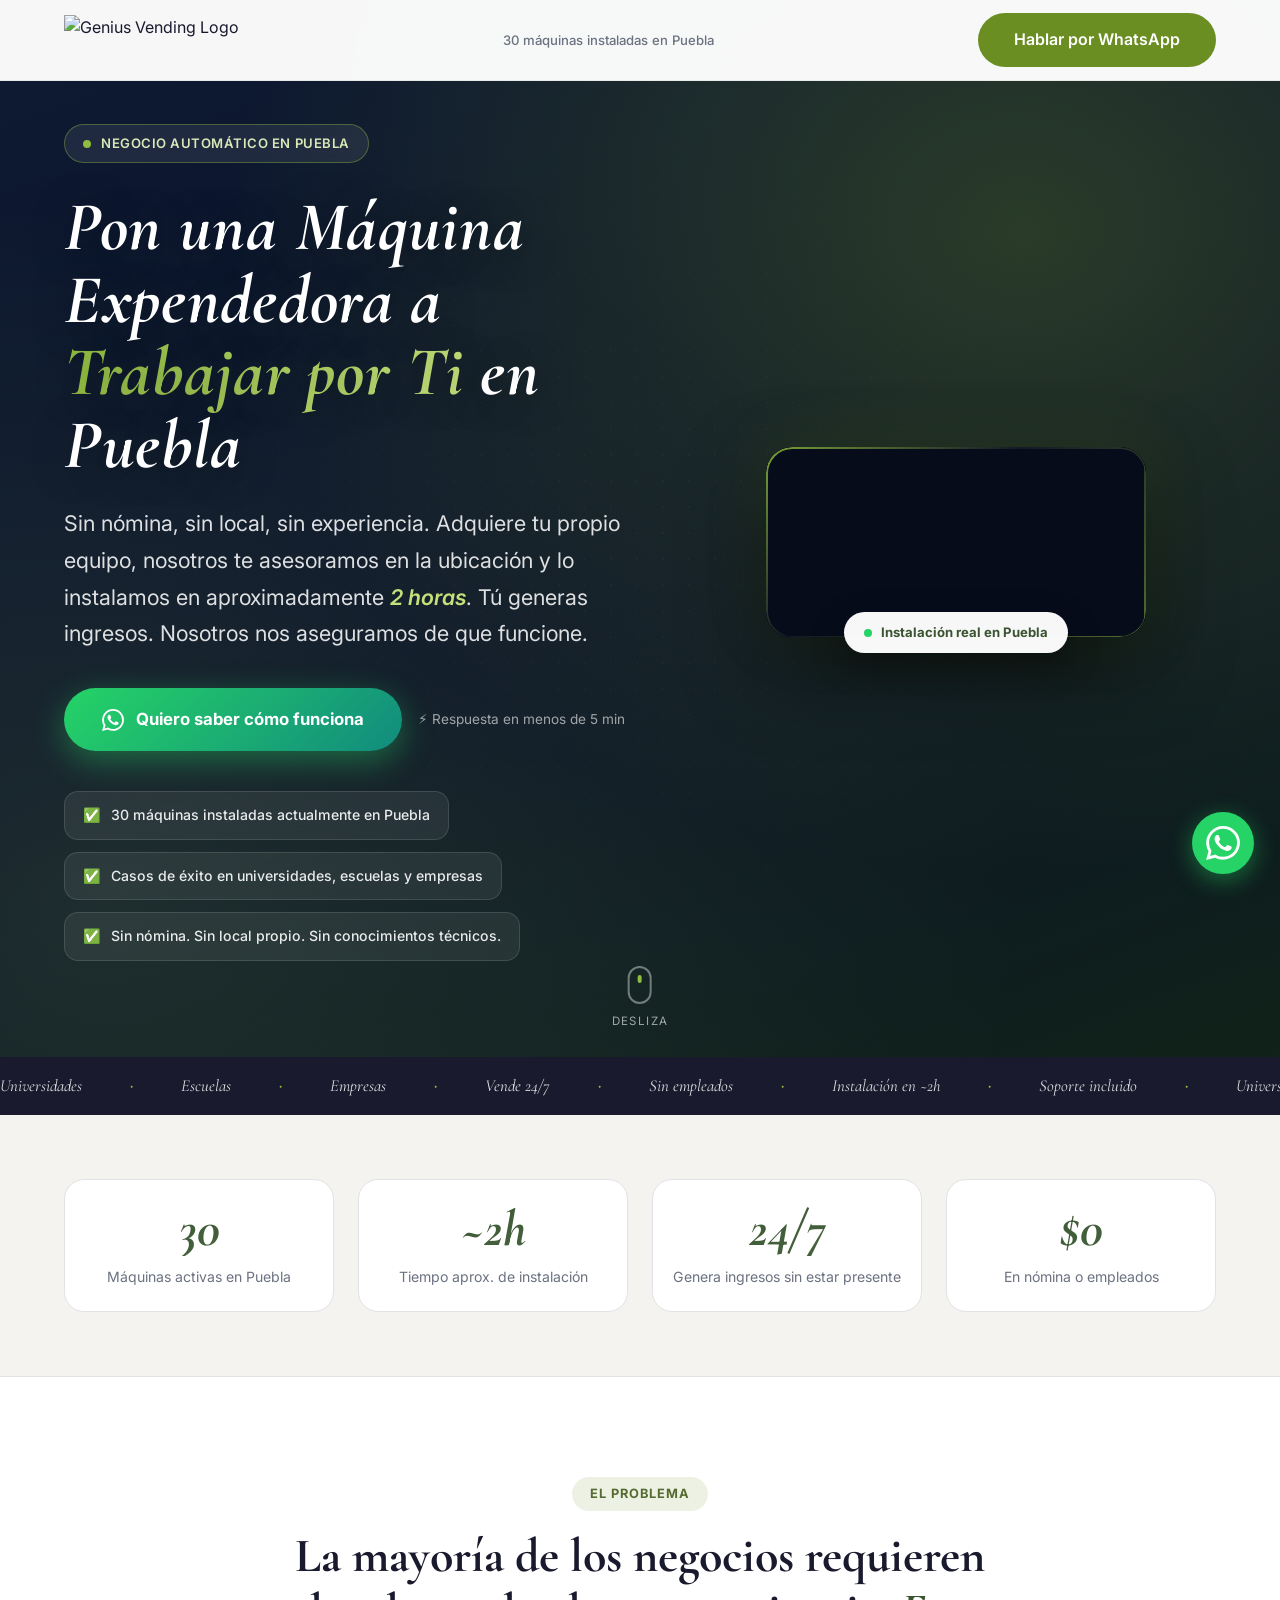
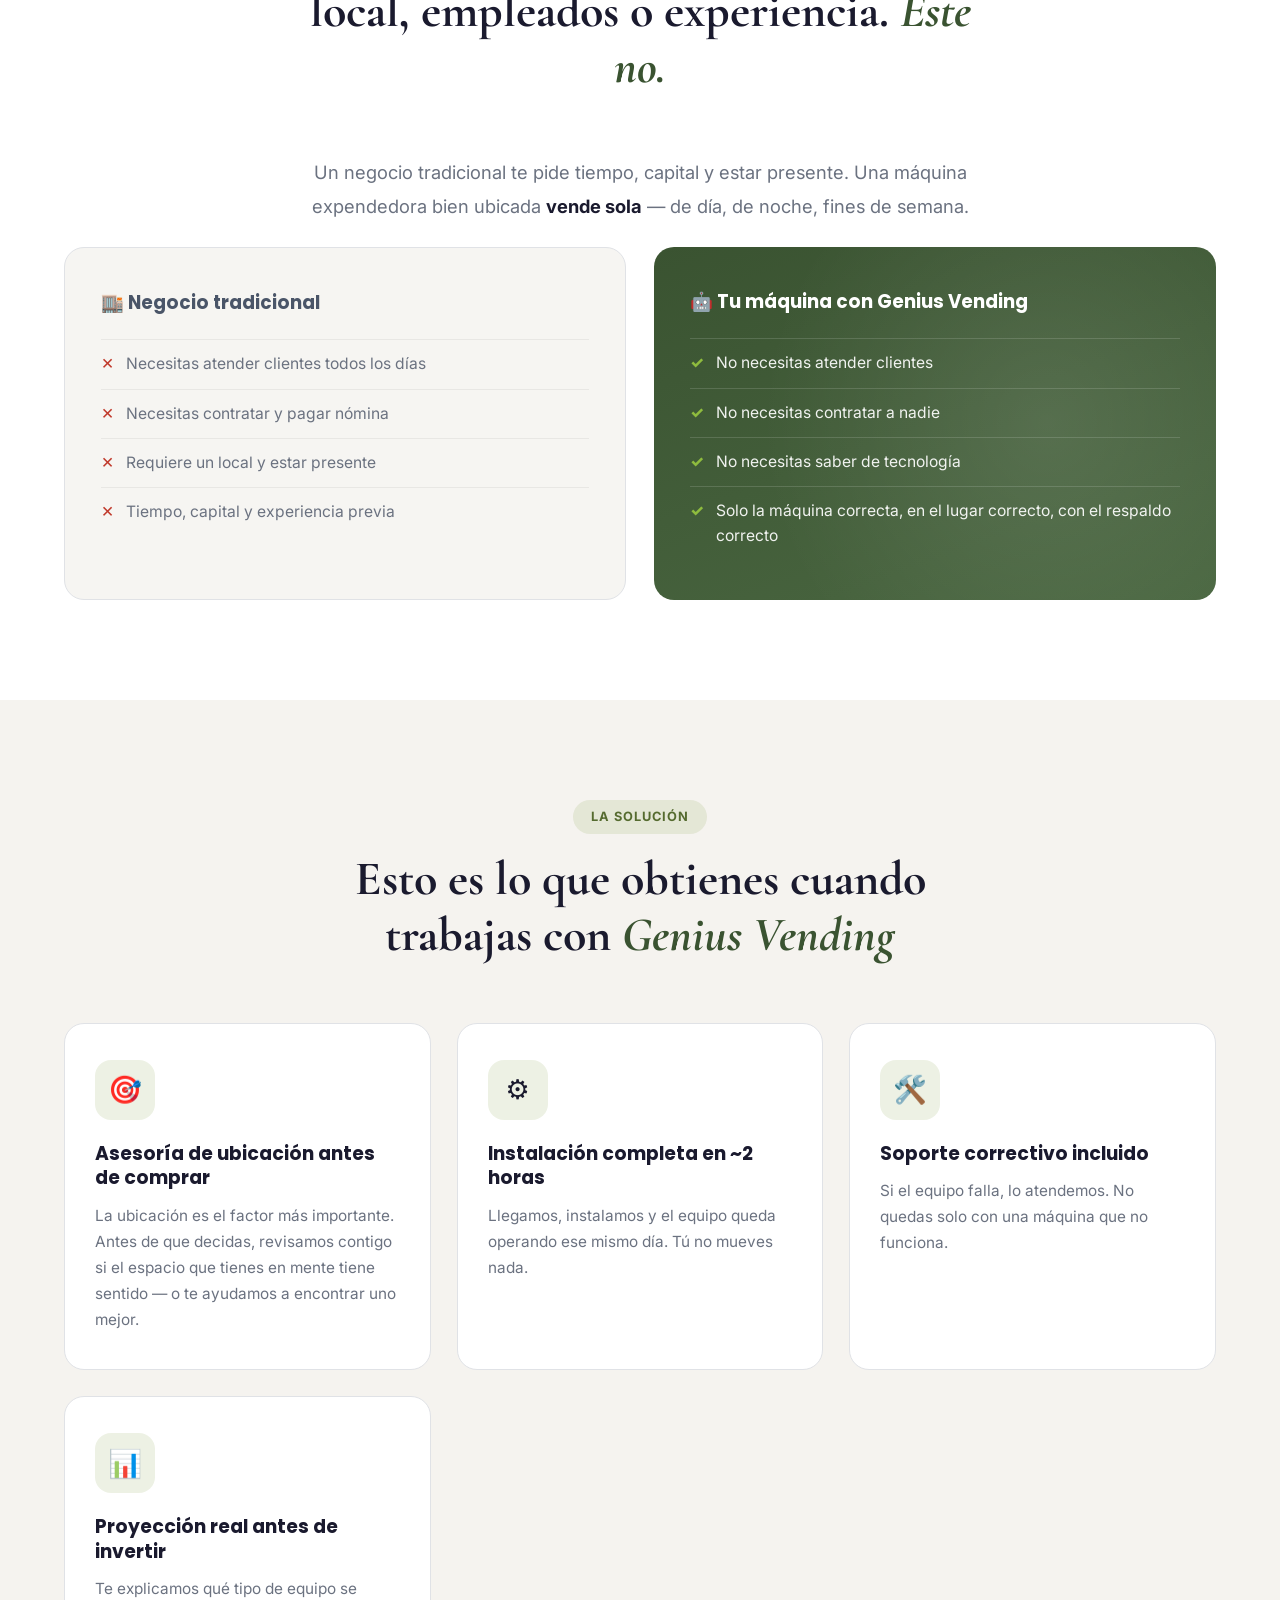
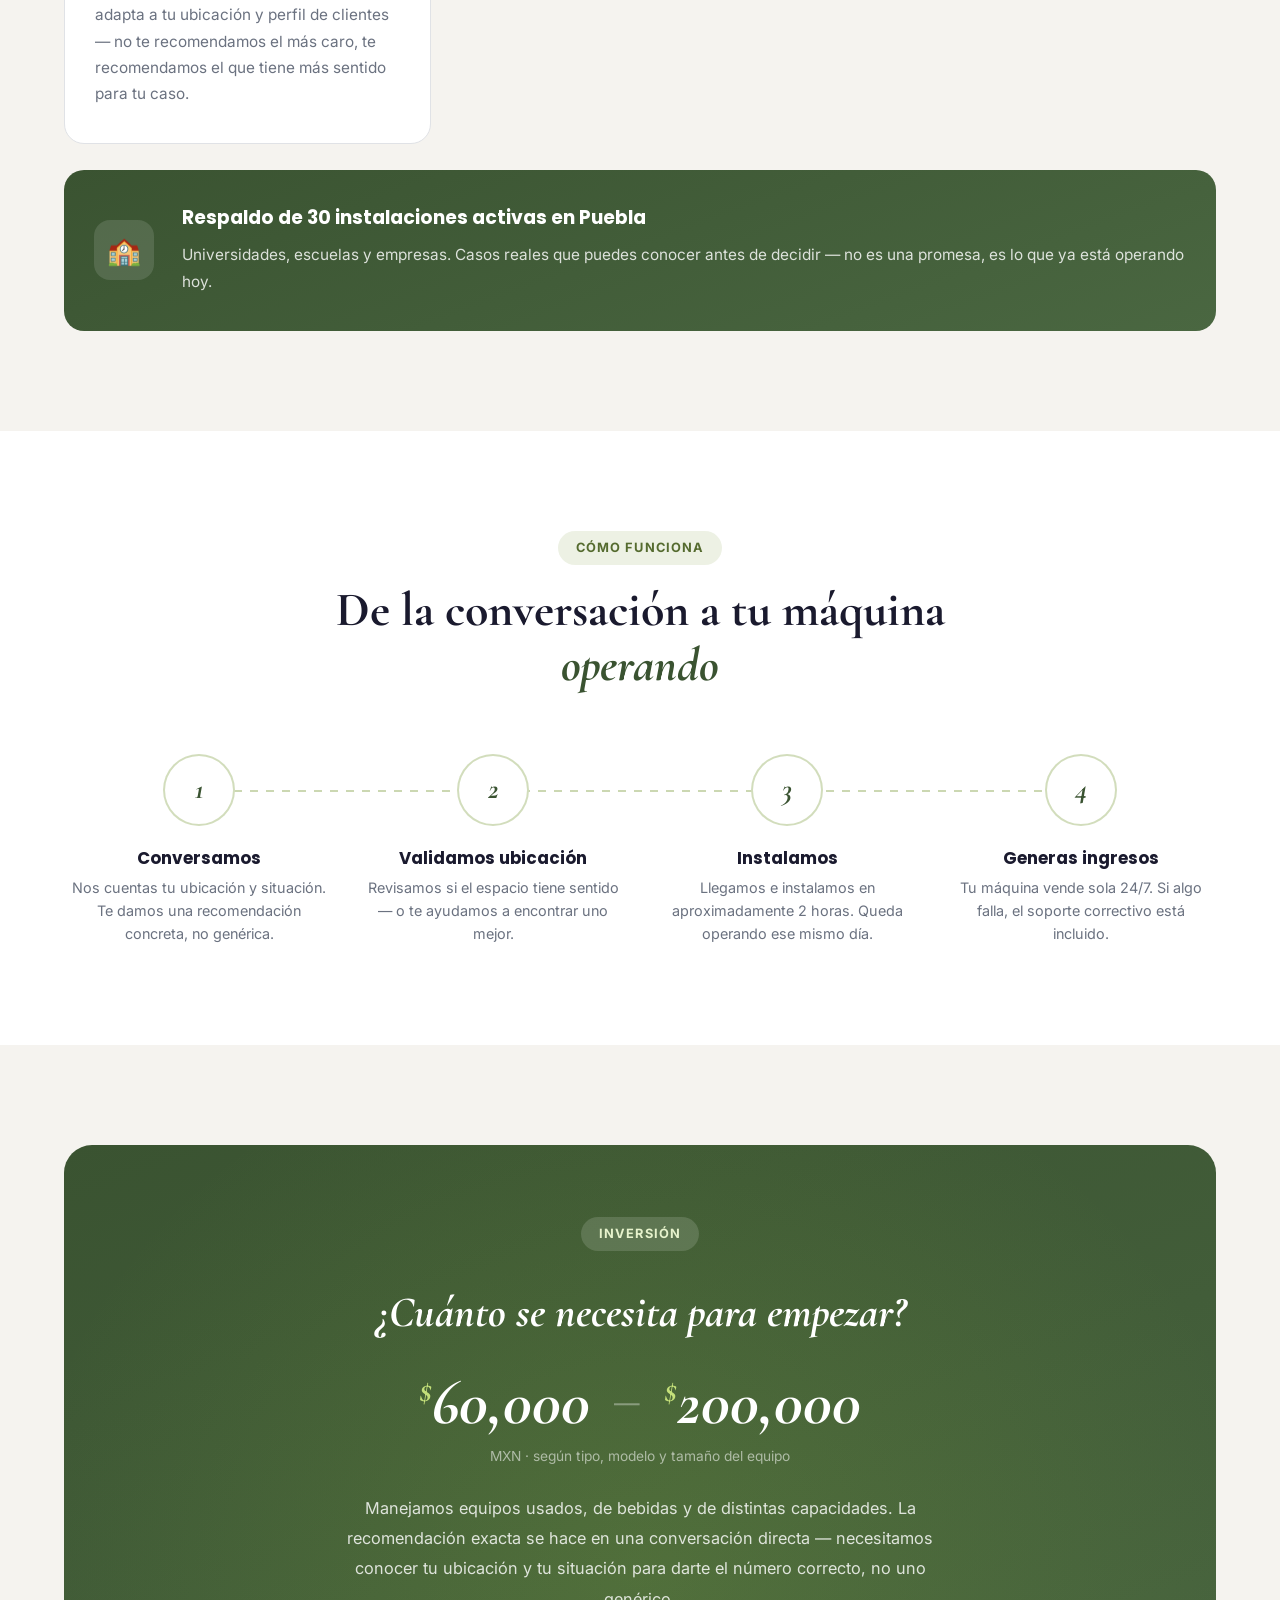
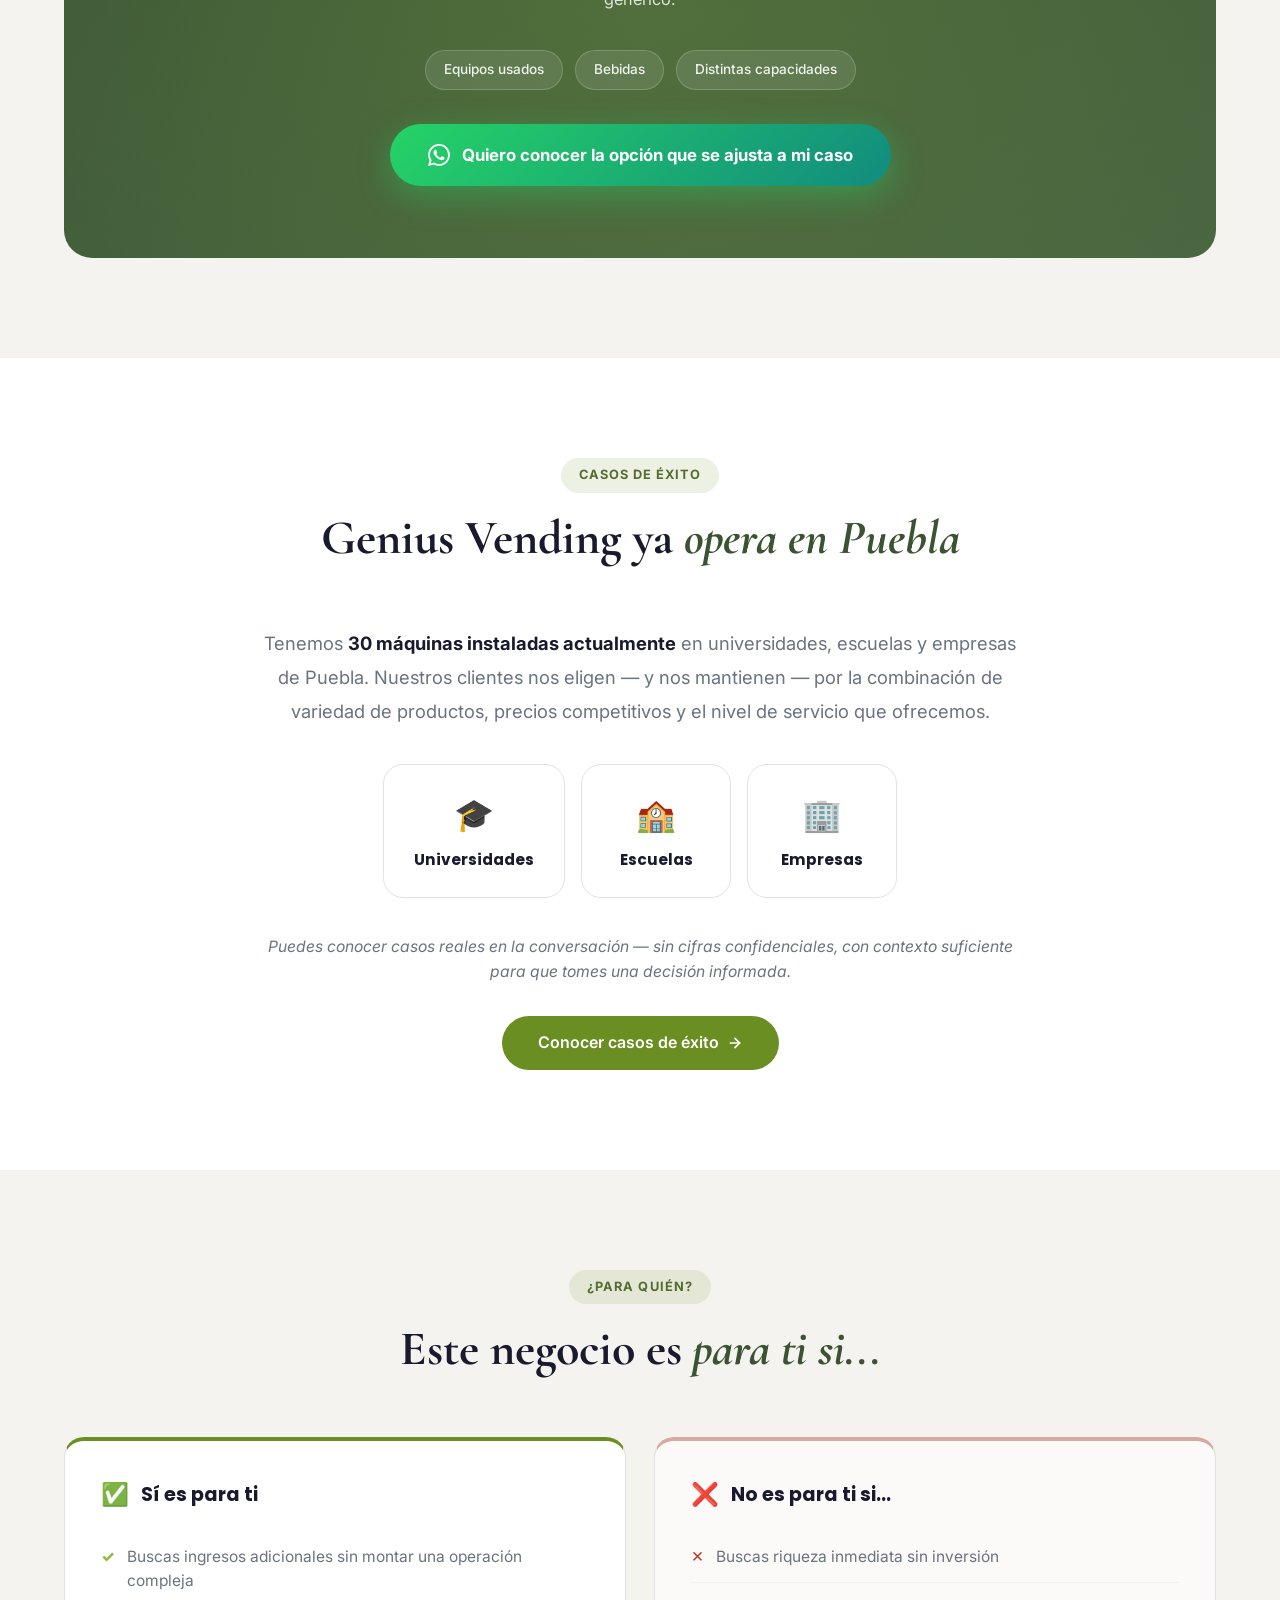
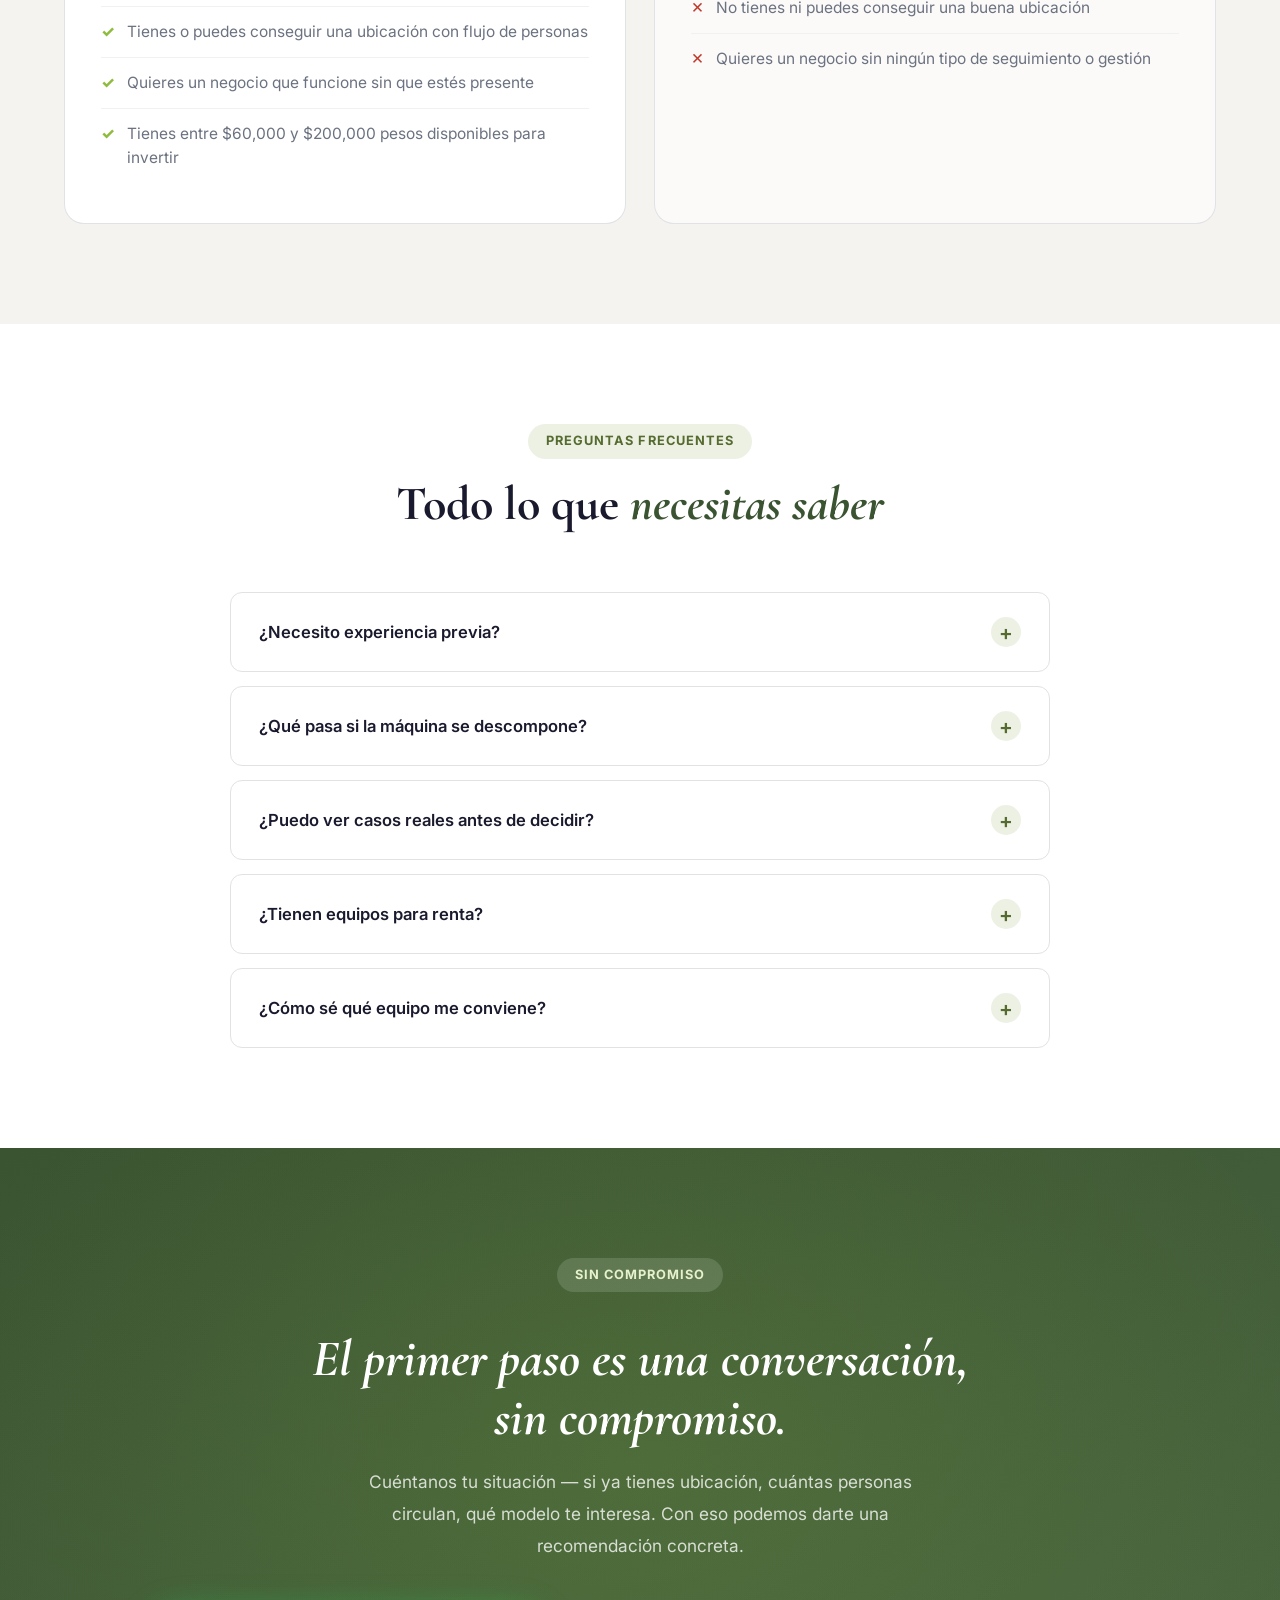
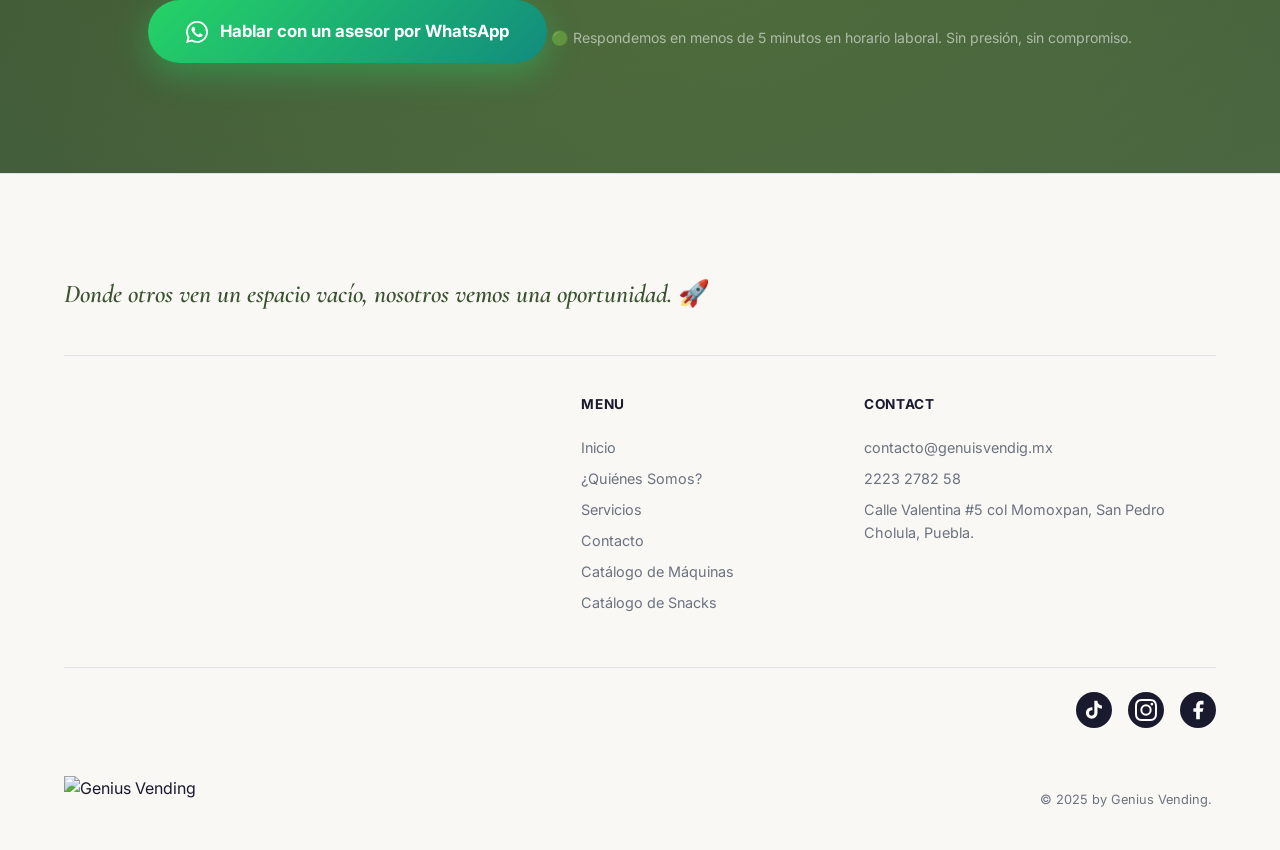
==== commit 464636dd: "Hero: video vertical completo en marco lateral (sin recorte) - Reemplaza el video de fondo a pantall" ====
--- a/emprendedores.html
+++ b/emprendedores.html
@@ -40,7 +40,7 @@
       box-shadow: 0 0 12px rgba(107, 142, 35, 0.6);
     }
 
-    /* ===== VIDEO HERO ===== */
+    /* ===== SPLIT VIDEO HERO ===== */
     .lp-hero {
       position: relative;
       min-height: 100vh;
@@ -50,34 +50,110 @@
       background: #0a1228;
     }
 
-    .lp-hero__video {
+    .lp-hero__bg {
       position: absolute;
       inset: 0;
-      width: 100%;
-      height: 100%;
-      object-fit: cover;
       z-index: 0;
-    }
-
-    .lp-hero__overlay {
+      background:
+        radial-gradient(ellipse at 80% 22%, rgba(107, 142, 35, 0.32) 0%, transparent 55%),
+        radial-gradient(ellipse at 8% 85%, rgba(74, 103, 65, 0.3) 0%, transparent 55%),
+        linear-gradient(160deg, #0e1a33 0%, #0a1228 55%, #102219 100%);
+    }
+
+    .lp-hero__bg::after {
+      content: '';
       position: absolute;
       inset: 0;
-      z-index: 1;
-      background:
-        linear-gradient(180deg, rgba(10, 18, 40, 0.45) 0%, rgba(10, 18, 40, 0.55) 45%, rgba(10, 18, 40, 0.92) 100%),
-        radial-gradient(ellipse at 70% 20%, rgba(107, 142, 35, 0.28) 0%, transparent 55%);
-    }
-
-    .lp-hero__container {
+      background-image: radial-gradient(rgba(255, 255, 255, 0.05) 1px, transparent 1px);
+      background-size: 26px 26px;
+      -webkit-mask-image: radial-gradient(ellipse at center, #000 0%, transparent 75%);
+      mask-image: radial-gradient(ellipse at center, #000 0%, transparent 75%);
+      opacity: 0.55;
+    }
+
+    .lp-hero__grid {
       position: relative;
       z-index: 2;
       width: 100%;
-      padding-top: 120px;
-      padding-bottom: 80px;
+      display: grid;
+      grid-template-columns: 1.05fr 0.95fr;
+      gap: 56px;
+      align-items: center;
+      padding-top: 124px;
+      padding-bottom: 96px;
     }
 
     .lp-hero__content {
-      max-width: 820px;
+      max-width: 640px;
+    }
+
+    /* Video shown in full inside an elegant framed card (no cropping) */
+    .lp-hero__media {
+      display: flex;
+      justify-content: center;
+      align-items: center;
+      position: relative;
+    }
+
+    .lp-hero__frame {
+      position: relative;
+      width: 100%;
+      max-width: 380px;
+      border-radius: 26px;
+      overflow: hidden;
+      background: #060c1a;
+      box-shadow: 0 30px 80px rgba(0, 0, 0, 0.55), 0 0 60px rgba(107, 142, 35, 0.18);
+    }
+
+    .lp-hero__frame::before {
+      content: '';
+      position: absolute;
+      inset: 0;
+      border-radius: 26px;
+      padding: 1.5px;
+      background: linear-gradient(140deg, rgba(143, 188, 62, 0.85), rgba(255, 255, 255, 0.06) 42%, rgba(143, 188, 62, 0.55));
+      -webkit-mask: linear-gradient(#000 0 0) content-box, linear-gradient(#000 0 0);
+      -webkit-mask-composite: xor;
+      mask-composite: exclude;
+      pointer-events: none;
+      z-index: 2;
+    }
+
+    .lp-hero__frame video {
+      display: block;
+      width: 100%;
+      height: auto;
+      max-height: 78vh;
+      object-fit: contain;
+      background: #060c1a;
+    }
+
+    .lp-hero__media-badge {
+      position: absolute;
+      bottom: -16px;
+      left: 50%;
+      transform: translateX(-50%);
+      display: inline-flex;
+      align-items: center;
+      gap: 9px;
+      padding: 10px 20px;
+      border-radius: 50px;
+      background: rgba(255, 255, 255, 0.97);
+      color: var(--olive-dark);
+      font-weight: 700;
+      font-size: 0.82rem;
+      box-shadow: 0 12px 32px rgba(0, 0, 0, 0.35);
+      white-space: nowrap;
+      z-index: 3;
+    }
+
+    .lp-hero__media-badge .live {
+      width: 8px;
+      height: 8px;
+      border-radius: 50%;
+      background: #25d366;
+      box-shadow: 0 0 0 0 rgba(37, 211, 102, 0.6);
+      animation: lp-pulse 2s infinite;
     }
 
     .lp-eyebrow {
@@ -983,6 +1059,12 @@
 
     /* ===== RESPONSIVE ===== */
     @media (max-width: 980px) {
+      .lp-hero__grid { grid-template-columns: 1fr; gap: 36px; padding-top: 116px; padding-bottom: 64px; text-align: center; }
+      .lp-hero__content { max-width: 100%; }
+      .lp-hero__actions { justify-content: center; }
+      .lp-trust { justify-content: center; }
+      .lp-hero__frame { max-width: 320px; }
+      .lp-hero__frame video { max-height: 62vh; }
       .lp-stats__grid { grid-template-columns: repeat(2, 1fr); }
       .lp-features { grid-template-columns: repeat(2, 1fr); }
       .lp-card--wide { grid-column: span 2; }
@@ -1000,7 +1082,8 @@
       .lp-invest { padding: 44px 24px; }
       .lp-contrast__card { padding: 30px 24px; }
       .lp-whom__col { padding: 30px 24px; }
-      .lp-hero__container { padding-top: 110px; }
+      .lp-hero__grid { padding-top: 108px; }
+      .lp-hero__frame { max-width: 280px; }
       .lp-btn-wa { padding: 16px 28px; font-size: 0.98rem; }
       .lp-scroll-cue { display: none; }
     }
@@ -1028,17 +1111,11 @@
     </div>
   </header>
 
-  <!-- ===== VIDEO HERO ===== -->
+  <!-- ===== SPLIT VIDEO HERO ===== -->
   <section class="lp-hero">
-    <video class="lp-hero__video" autoplay muted loop playsinline preload="auto"
-      poster="https://static.wixstatic.com/media/11062b_9d305808a6154ec0b4764d9a121d8d7c~mv2.jpg/v1/fill/w_1920,h_1280,al_c,q_85,usm_0.66_1.00_0.01,enc_avif,quality_auto/11062b_9d305808a6154ec0b4764d9a121d8d7c~mv2.jpg">
-      <source
-        src="https://res.cloudinary.com/djduba5fd/video/upload/q_auto/f_auto/v1780165280/WhatsApp_Video_2026-05-29_at_4.03.06_PM_aankbg.mp4"
-        type="video/mp4">
-    </video>
-    <div class="lp-hero__overlay"></div>
-
-    <div class="container lp-hero__container">
+    <div class="lp-hero__bg"></div>
+
+    <div class="container lp-hero__grid">
       <div class="lp-hero__content">
         <span class="lp-eyebrow reveal"><span class="dot"></span> Negocio automático en Puebla</span>
 
@@ -1068,6 +1145,18 @@
           <div class="lp-trust__chip"><span class="ic">✅</span> Casos de éxito en universidades, escuelas y empresas</div>
           <div class="lp-trust__chip"><span class="ic">✅</span> Sin nómina. Sin local propio. Sin conocimientos técnicos.</div>
         </div>
+      </div>
+
+      <div class="lp-hero__media reveal" data-d="2">
+        <div class="lp-hero__frame">
+          <video autoplay muted loop playsinline preload="auto"
+            poster="https://static.wixstatic.com/media/11062b_9d305808a6154ec0b4764d9a121d8d7c~mv2.jpg/v1/fill/w_1080,h_1080,al_c,q_85,usm_0.66_1.00_0.01,enc_avif,quality_auto/11062b_9d305808a6154ec0b4764d9a121d8d7c~mv2.jpg">
+            <source
+              src="https://res.cloudinary.com/djduba5fd/video/upload/q_auto/f_auto/v1780165280/WhatsApp_Video_2026-05-29_at_4.03.06_PM_aankbg.mp4"
+              type="video/mp4">
+          </video>
+        </div>
+        <span class="lp-hero__media-badge"><span class="live"></span> Instalación real en Puebla</span>
       </div>
     </div>
 
@@ -1485,7 +1574,7 @@
     });
 
     // ===== VIDEO: ensure autoplay (some browsers need a nudge) =====
-    const heroVideo = document.querySelector('.lp-hero__video');
+    const heroVideo = document.querySelector('.lp-hero__frame video');
     if (heroVideo) {
       const tryPlay = () => heroVideo.play().catch(() => {});
       heroVideo.addEventListener('canplay', tryPlay, { once: true });
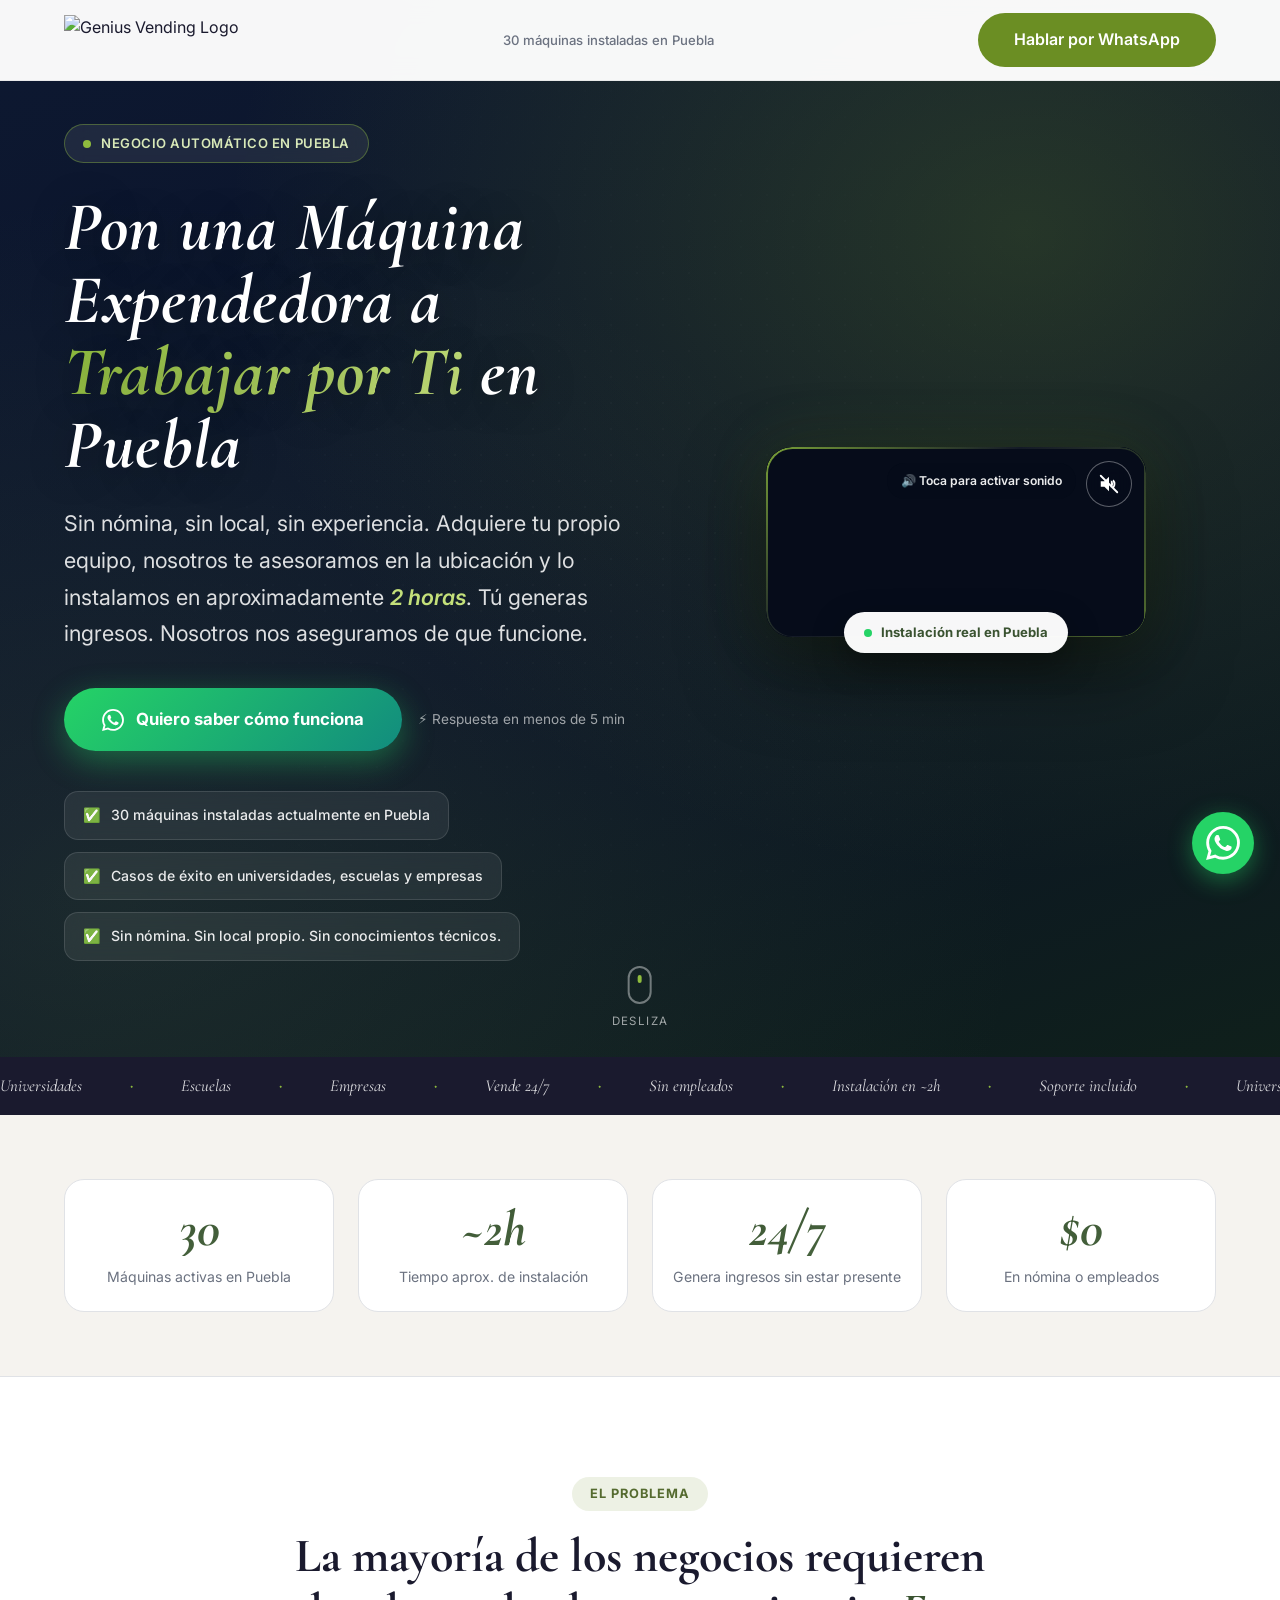
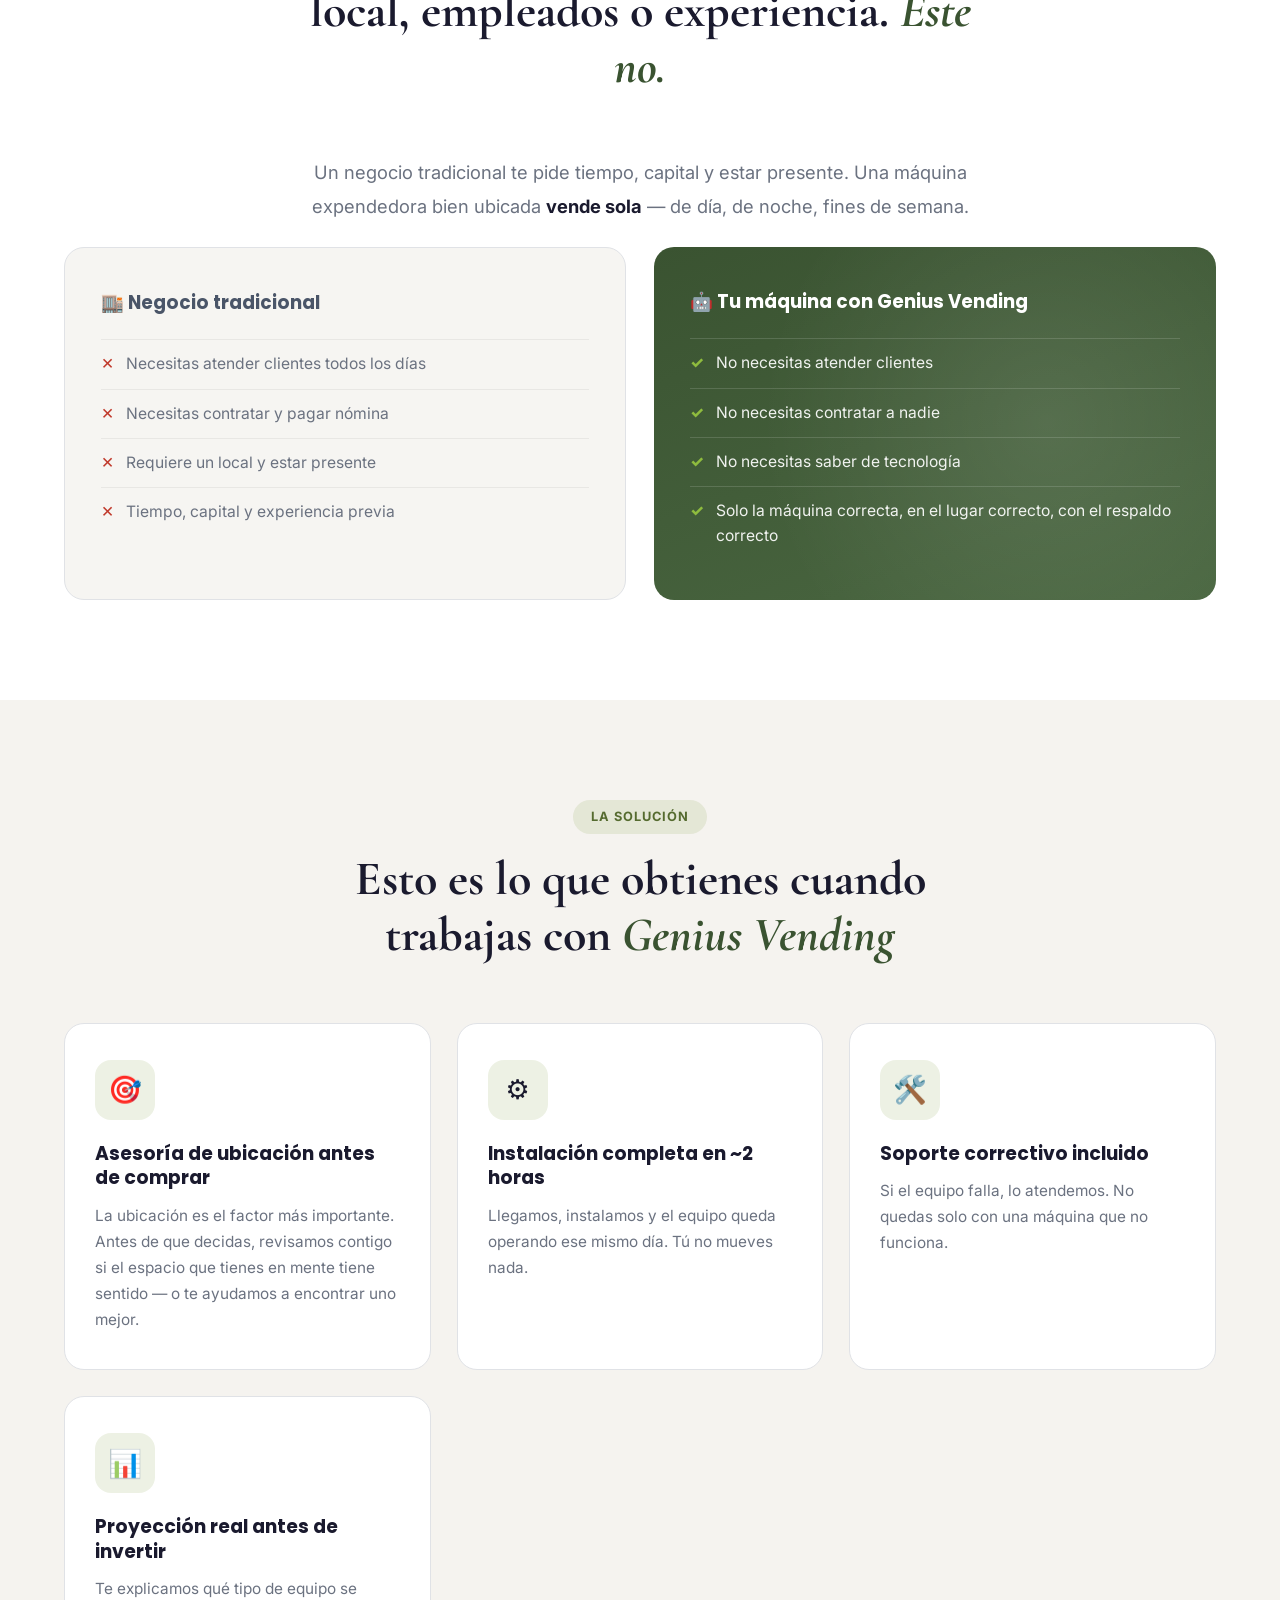
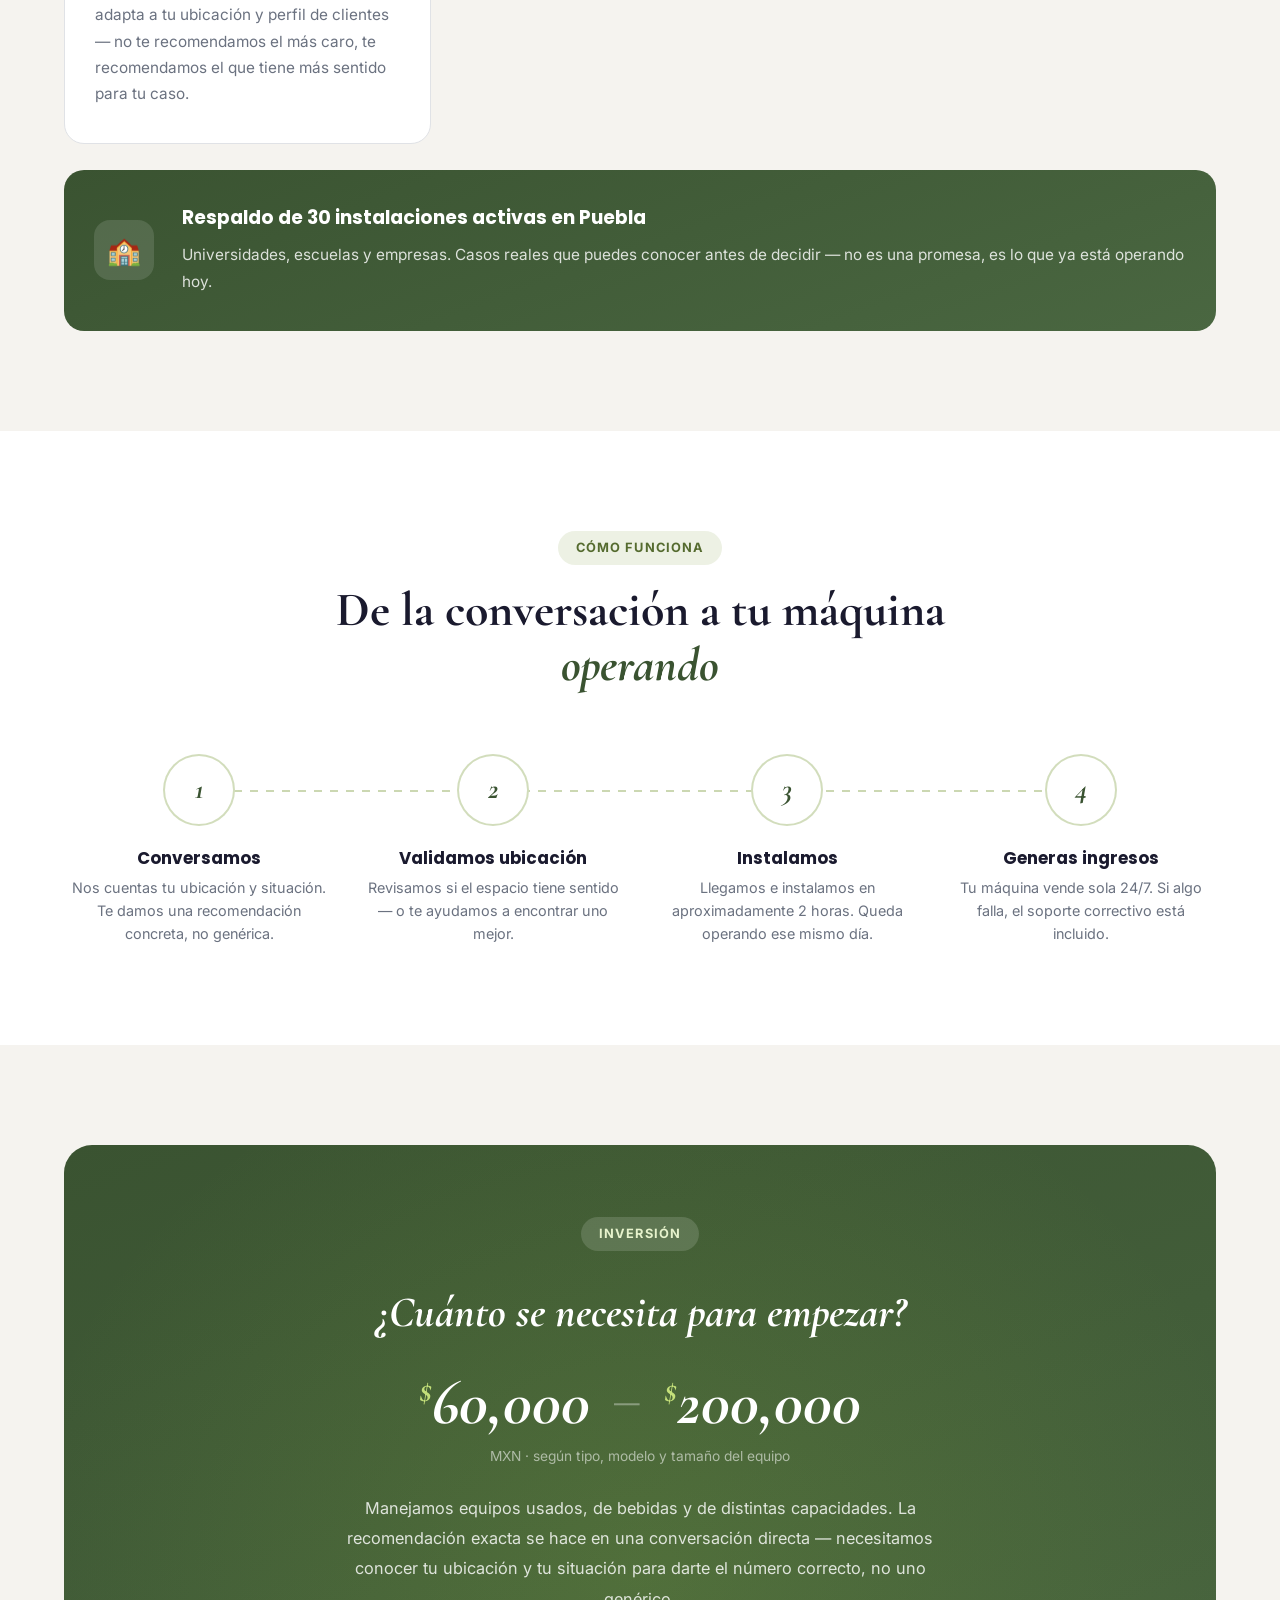
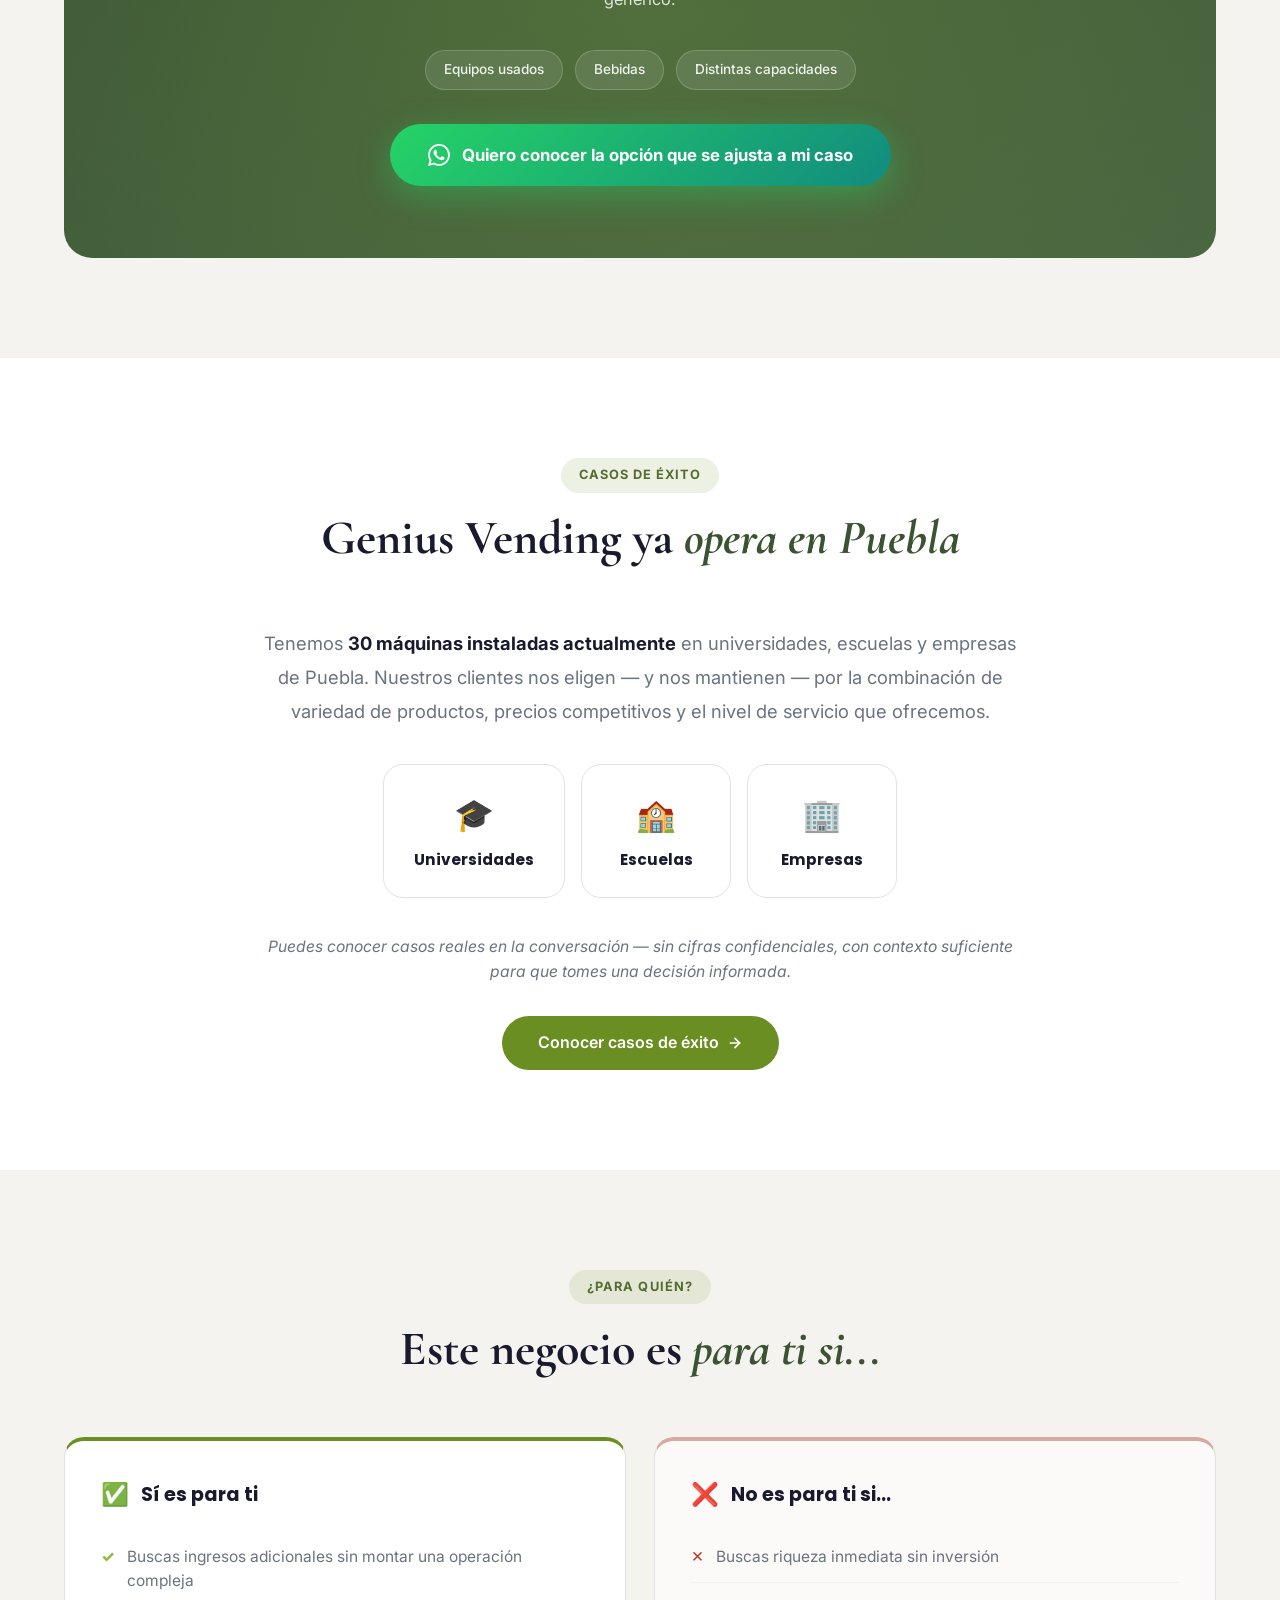
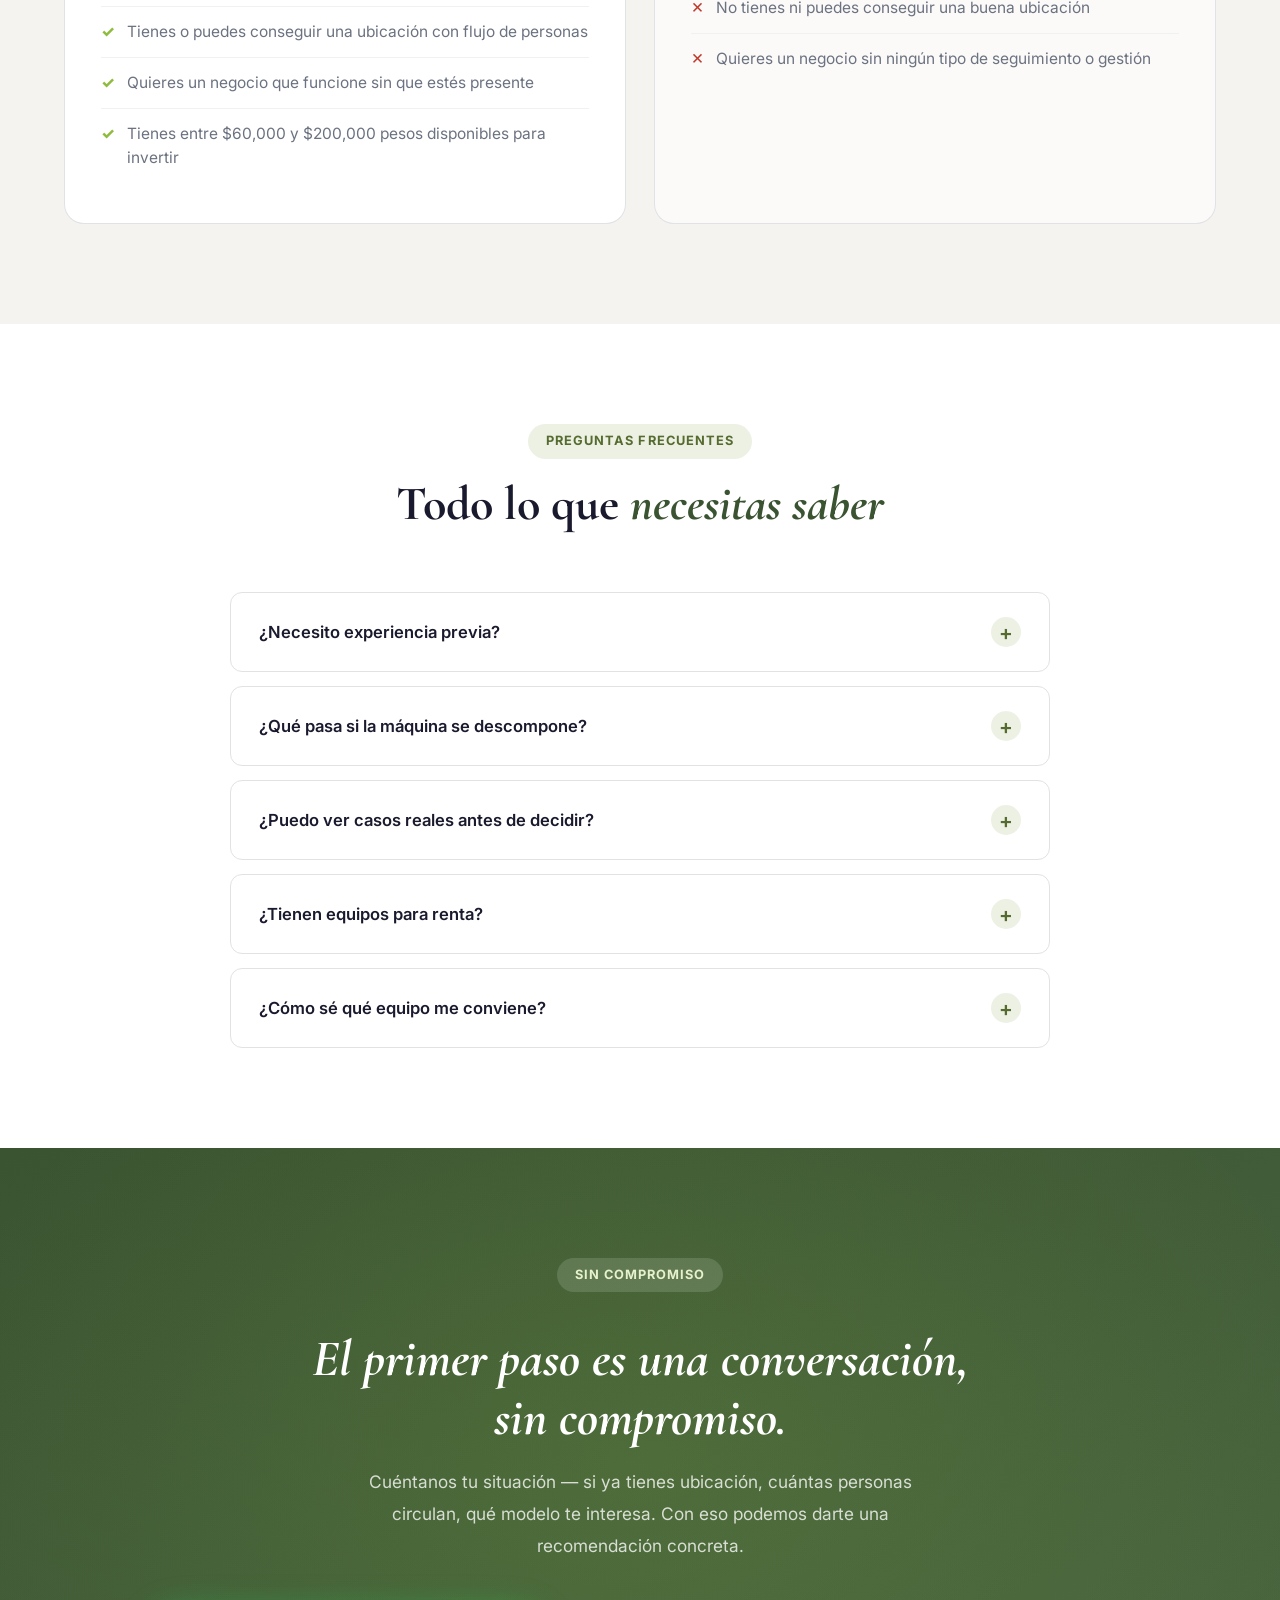
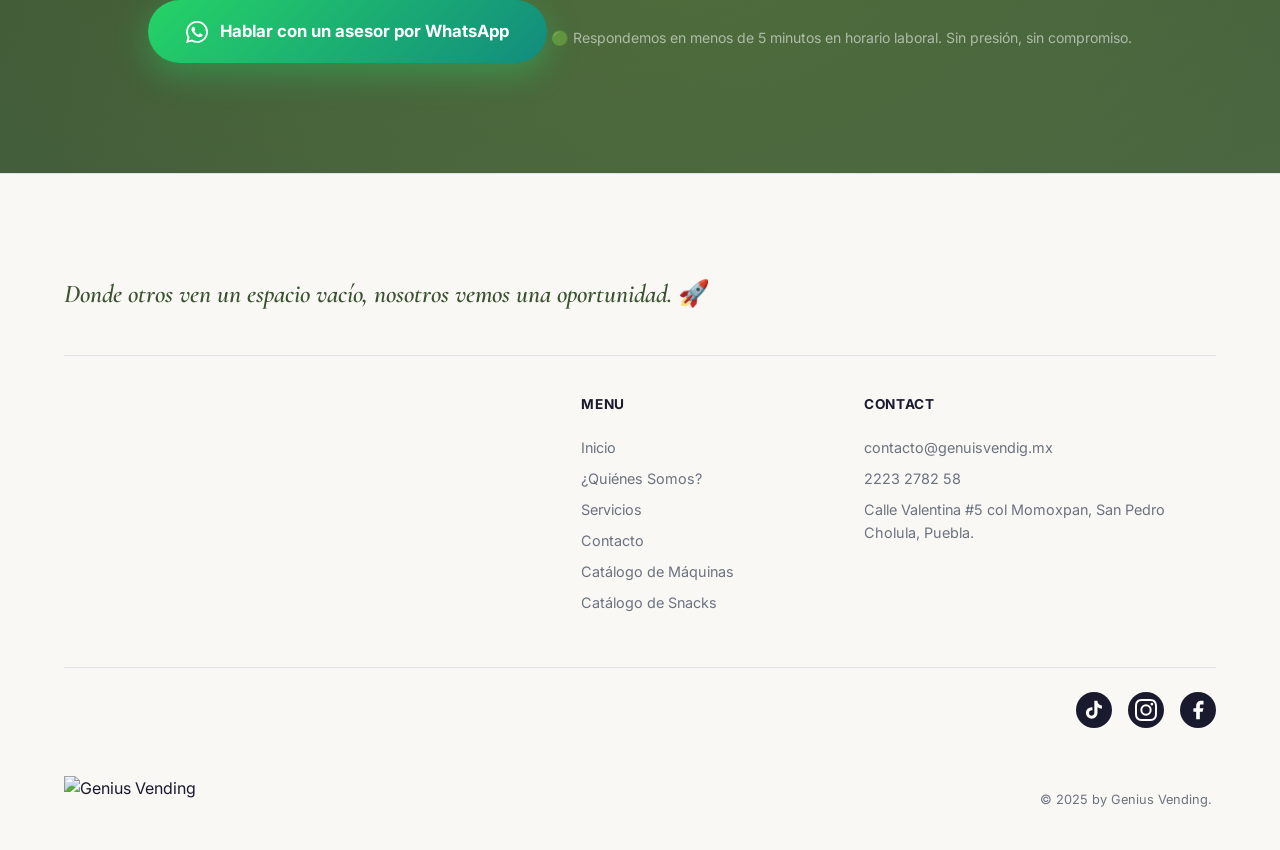
==== commit d867497a: "Hero: video de fondo nuevo + video enmarcado con boton de sonido - Agrega video de fondo a pantalla " ====
--- a/emprendedores.html
+++ b/emprendedores.html
@@ -50,17 +50,28 @@
       background: #0a1228;
     }
 
-    .lp-hero__bg {
+    /* Full-bleed background video */
+    .lp-hero__bgvideo {
       position: absolute;
       inset: 0;
+      width: 100%;
+      height: 100%;
+      object-fit: cover;
       z-index: 0;
+    }
+
+    /* Dark scrim over background video for text legibility + brand glow */
+    .lp-hero__scrim {
+      position: absolute;
+      inset: 0;
+      z-index: 1;
       background:
-        radial-gradient(ellipse at 80% 22%, rgba(107, 142, 35, 0.32) 0%, transparent 55%),
-        radial-gradient(ellipse at 8% 85%, rgba(74, 103, 65, 0.3) 0%, transparent 55%),
-        linear-gradient(160deg, #0e1a33 0%, #0a1228 55%, #102219 100%);
-    }
-
-    .lp-hero__bg::after {
+        radial-gradient(ellipse at 80% 22%, rgba(107, 142, 35, 0.28) 0%, transparent 55%),
+        radial-gradient(ellipse at 8% 85%, rgba(74, 103, 65, 0.26) 0%, transparent 55%),
+        linear-gradient(160deg, rgba(14, 26, 51, 0.84) 0%, rgba(10, 18, 40, 0.8) 55%, rgba(16, 34, 25, 0.86) 100%);
+    }
+
+    .lp-hero__scrim::after {
       content: '';
       position: absolute;
       inset: 0;
@@ -68,7 +79,67 @@
       background-size: 26px 26px;
       -webkit-mask-image: radial-gradient(ellipse at center, #000 0%, transparent 75%);
       mask-image: radial-gradient(ellipse at center, #000 0%, transparent 75%);
-      opacity: 0.55;
+      opacity: 0.5;
+    }
+
+    /* Sound toggle button on the framed video */
+    .lp-hero__sound {
+      position: absolute;
+      top: 14px;
+      right: 14px;
+      z-index: 4;
+      width: 46px;
+      height: 46px;
+      border-radius: 50%;
+      border: 1px solid rgba(255, 255, 255, 0.35);
+      background: rgba(6, 12, 26, 0.55);
+      backdrop-filter: blur(8px);
+      color: var(--white);
+      display: flex;
+      align-items: center;
+      justify-content: center;
+      cursor: pointer;
+      transition: transform 0.25s, background 0.25s, border-color 0.25s;
+    }
+
+    .lp-hero__sound:hover {
+      transform: scale(1.08);
+      background: rgba(107, 142, 35, 0.85);
+      border-color: transparent;
+    }
+
+    .lp-hero__sound svg {
+      width: 22px;
+      height: 22px;
+      fill: currentColor;
+    }
+
+    .lp-hero__sound .icon-on { display: none; }
+    .lp-hero__sound.is-on .icon-on { display: block; }
+    .lp-hero__sound.is-on .icon-off { display: none; }
+
+    /* "Toca para activar sonido" hint, hides once unmuted */
+    .lp-hero__sound-hint {
+      position: absolute;
+      top: 16px;
+      right: 70px;
+      z-index: 4;
+      padding: 8px 14px;
+      border-radius: 50px;
+      background: rgba(6, 12, 26, 0.6);
+      backdrop-filter: blur(8px);
+      color: rgba(255, 255, 255, 0.92);
+      font-size: 0.76rem;
+      font-weight: 600;
+      white-space: nowrap;
+      animation: lp-hint 2.6s ease-in-out infinite;
+    }
+
+    .lp-hero__sound-hint.hidden { display: none; }
+
+    @keyframes lp-hint {
+      0%, 100% { transform: translateX(0); opacity: 0.9; }
+      50% { transform: translateX(4px); opacity: 1; }
     }
 
     .lp-hero__grid {
@@ -1113,7 +1184,14 @@
 
   <!-- ===== SPLIT VIDEO HERO ===== -->
   <section class="lp-hero">
-    <div class="lp-hero__bg"></div>
+    <!-- Background video (full-bleed, muted ambient) -->
+    <video class="lp-hero__bgvideo" autoplay muted loop playsinline preload="auto"
+      poster="https://static.wixstatic.com/media/11062b_9d305808a6154ec0b4764d9a121d8d7c~mv2.jpg/v1/fill/w_1920,h_1280,al_c,q_85,usm_0.66_1.00_0.01,enc_avif,quality_auto/11062b_9d305808a6154ec0b4764d9a121d8d7c~mv2.jpg">
+      <source
+        src="https://res.cloudinary.com/dxcr9utre/video/upload/v1780166826/WhatsApp_Video_2026-05-29_at_15.59.25_gn8vy8.mp4"
+        type="video/mp4">
+    </video>
+    <div class="lp-hero__scrim"></div>
 
     <div class="container lp-hero__grid">
       <div class="lp-hero__content">
@@ -1149,12 +1227,22 @@
 
       <div class="lp-hero__media reveal" data-d="2">
         <div class="lp-hero__frame">
-          <video autoplay muted loop playsinline preload="auto"
+          <video id="heroVideo" autoplay muted loop playsinline preload="auto"
             poster="https://static.wixstatic.com/media/11062b_9d305808a6154ec0b4764d9a121d8d7c~mv2.jpg/v1/fill/w_1080,h_1080,al_c,q_85,usm_0.66_1.00_0.01,enc_avif,quality_auto/11062b_9d305808a6154ec0b4764d9a121d8d7c~mv2.jpg">
             <source
               src="https://res.cloudinary.com/djduba5fd/video/upload/q_auto/f_auto/v1780165280/WhatsApp_Video_2026-05-29_at_4.03.06_PM_aankbg.mp4"
               type="video/mp4">
           </video>
+          <span class="lp-hero__sound-hint" id="soundHint">🔊 Toca para activar sonido</span>
+          <button class="lp-hero__sound" id="soundToggle" type="button" aria-label="Activar sonido">
+            <svg class="icon-off" viewBox="0 0 24 24" aria-hidden="true">
+              <path d="M3 9v6h4l5 5V4L7 9H3zm13.5 3a4.5 4.5 0 00-2.5-4.03v8.05A4.5 4.5 0 0016.5 12zM19 12a7 7 0 01-1.9 4.8l-1.4-1.4A5 5 0 0017 12a5 5 0 00-1.3-3.4l1.4-1.4A7 7 0 0119 12z" />
+              <path d="M3 3l18 18" stroke="currentColor" stroke-width="2" fill="none" stroke-linecap="round" />
+            </svg>
+            <svg class="icon-on" viewBox="0 0 24 24" aria-hidden="true">
+              <path d="M3 9v6h4l5 5V4L7 9H3zm13.5 3a4.5 4.5 0 00-2.5-4.03v8.05A4.5 4.5 0 0016.5 12zM14 3.23v2.06a7 7 0 010 13.42v2.06a9 9 0 000-17.54z" />
+            </svg>
+          </button>
         </div>
         <span class="lp-hero__media-badge"><span class="live"></span> Instalación real en Puebla</span>
       </div>
@@ -1573,13 +1661,29 @@
       });
     });
 
-    // ===== VIDEO: ensure autoplay (some browsers need a nudge) =====
-    const heroVideo = document.querySelector('.lp-hero__frame video');
-    if (heroVideo) {
-      const tryPlay = () => heroVideo.play().catch(() => {});
-      heroVideo.addEventListener('canplay', tryPlay, { once: true });
-      document.addEventListener('visibilitychange', () => {
-        if (!document.hidden) tryPlay();
+    // ===== VIDEOS: ensure autoplay (some browsers need a nudge) =====
+    const heroVideo = document.getElementById('heroVideo');
+    const bgVideo = document.querySelector('.lp-hero__bgvideo');
+    [heroVideo, bgVideo].forEach(v => {
+      if (!v) return;
+      const tryPlay = () => v.play().catch(() => {});
+      v.addEventListener('canplay', tryPlay, { once: true });
+      document.addEventListener('visibilitychange', () => { if (!document.hidden) tryPlay(); });
+    });
+
+    // ===== SOUND TOGGLE for the framed hero video =====
+    const soundBtn = document.getElementById('soundToggle');
+    const soundHint = document.getElementById('soundHint');
+    if (soundBtn && heroVideo) {
+      soundBtn.addEventListener('click', () => {
+        heroVideo.muted = !heroVideo.muted;
+        if (!heroVideo.muted) {
+          heroVideo.volume = 1;
+          heroVideo.play().catch(() => {});
+        }
+        soundBtn.classList.toggle('is-on', !heroVideo.muted);
+        soundBtn.setAttribute('aria-label', heroVideo.muted ? 'Activar sonido' : 'Silenciar');
+        if (soundHint) soundHint.classList.add('hidden');
       });
     }
   </script>
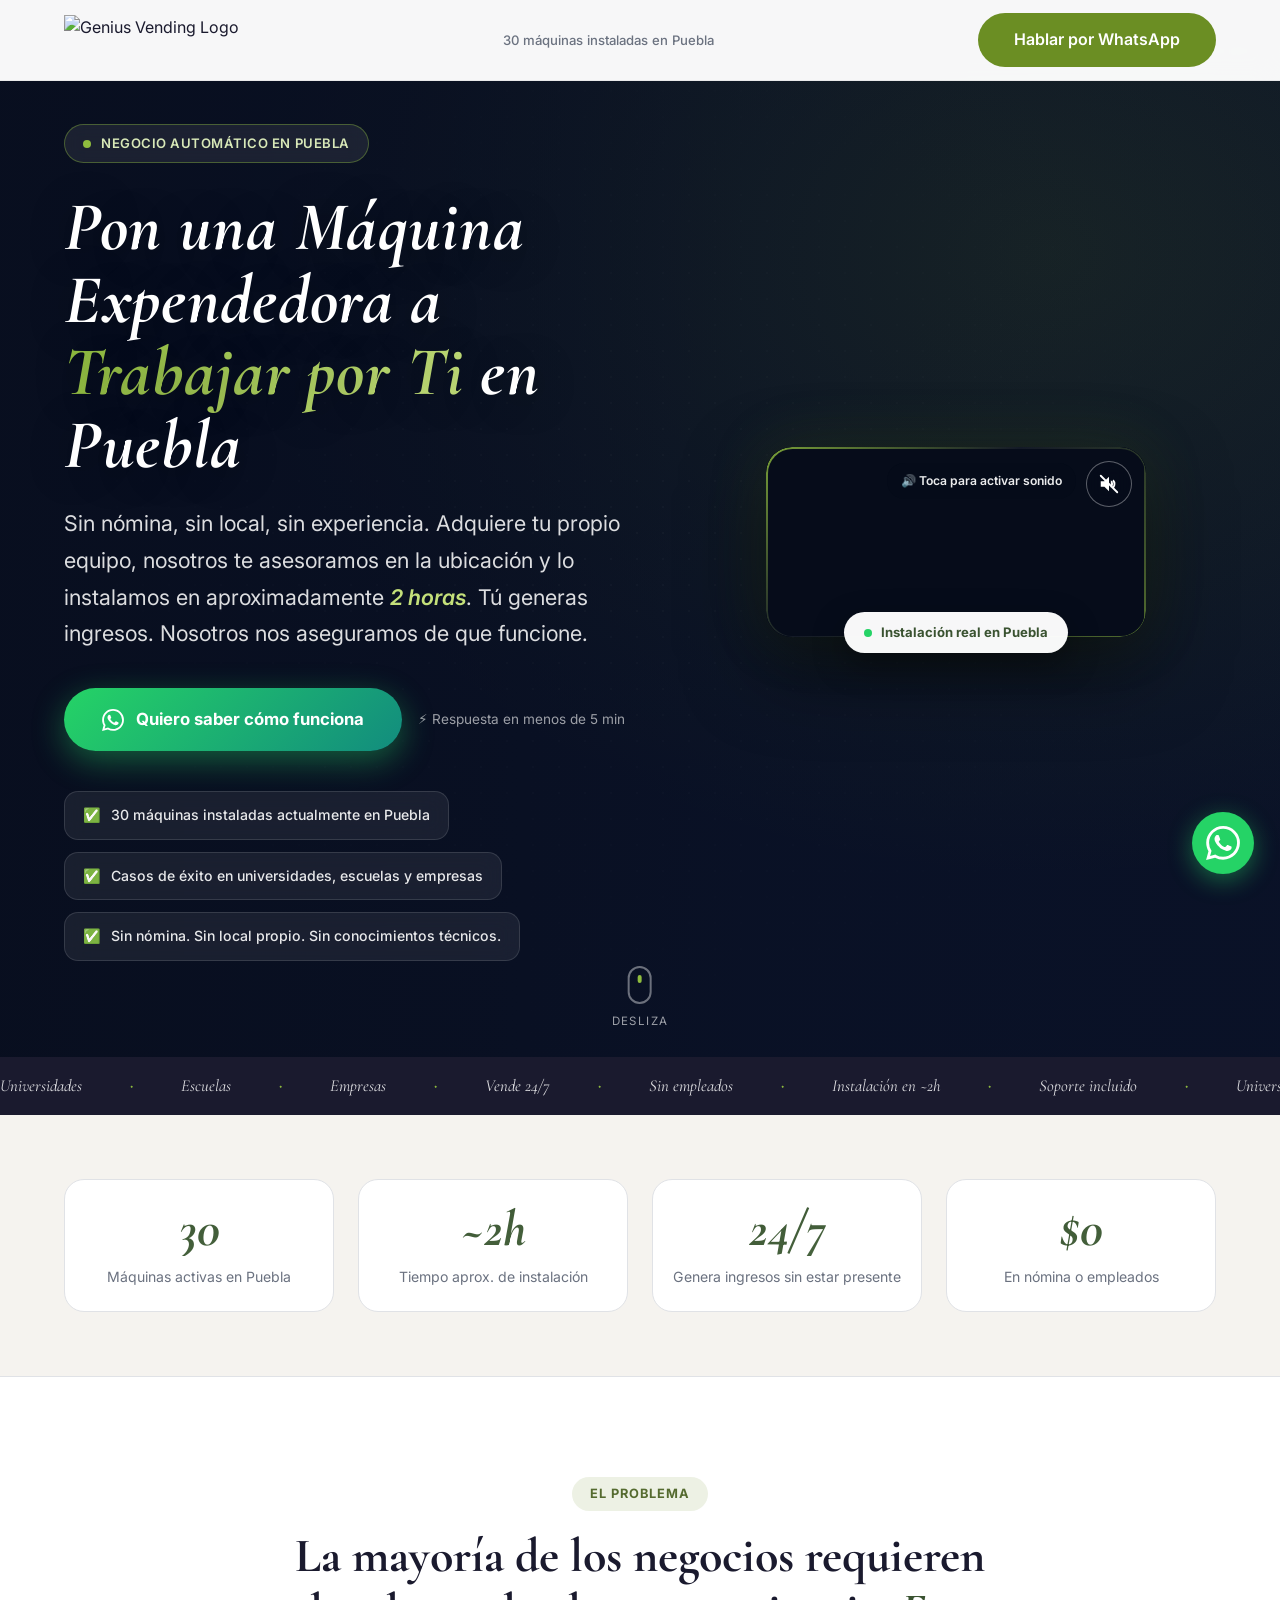
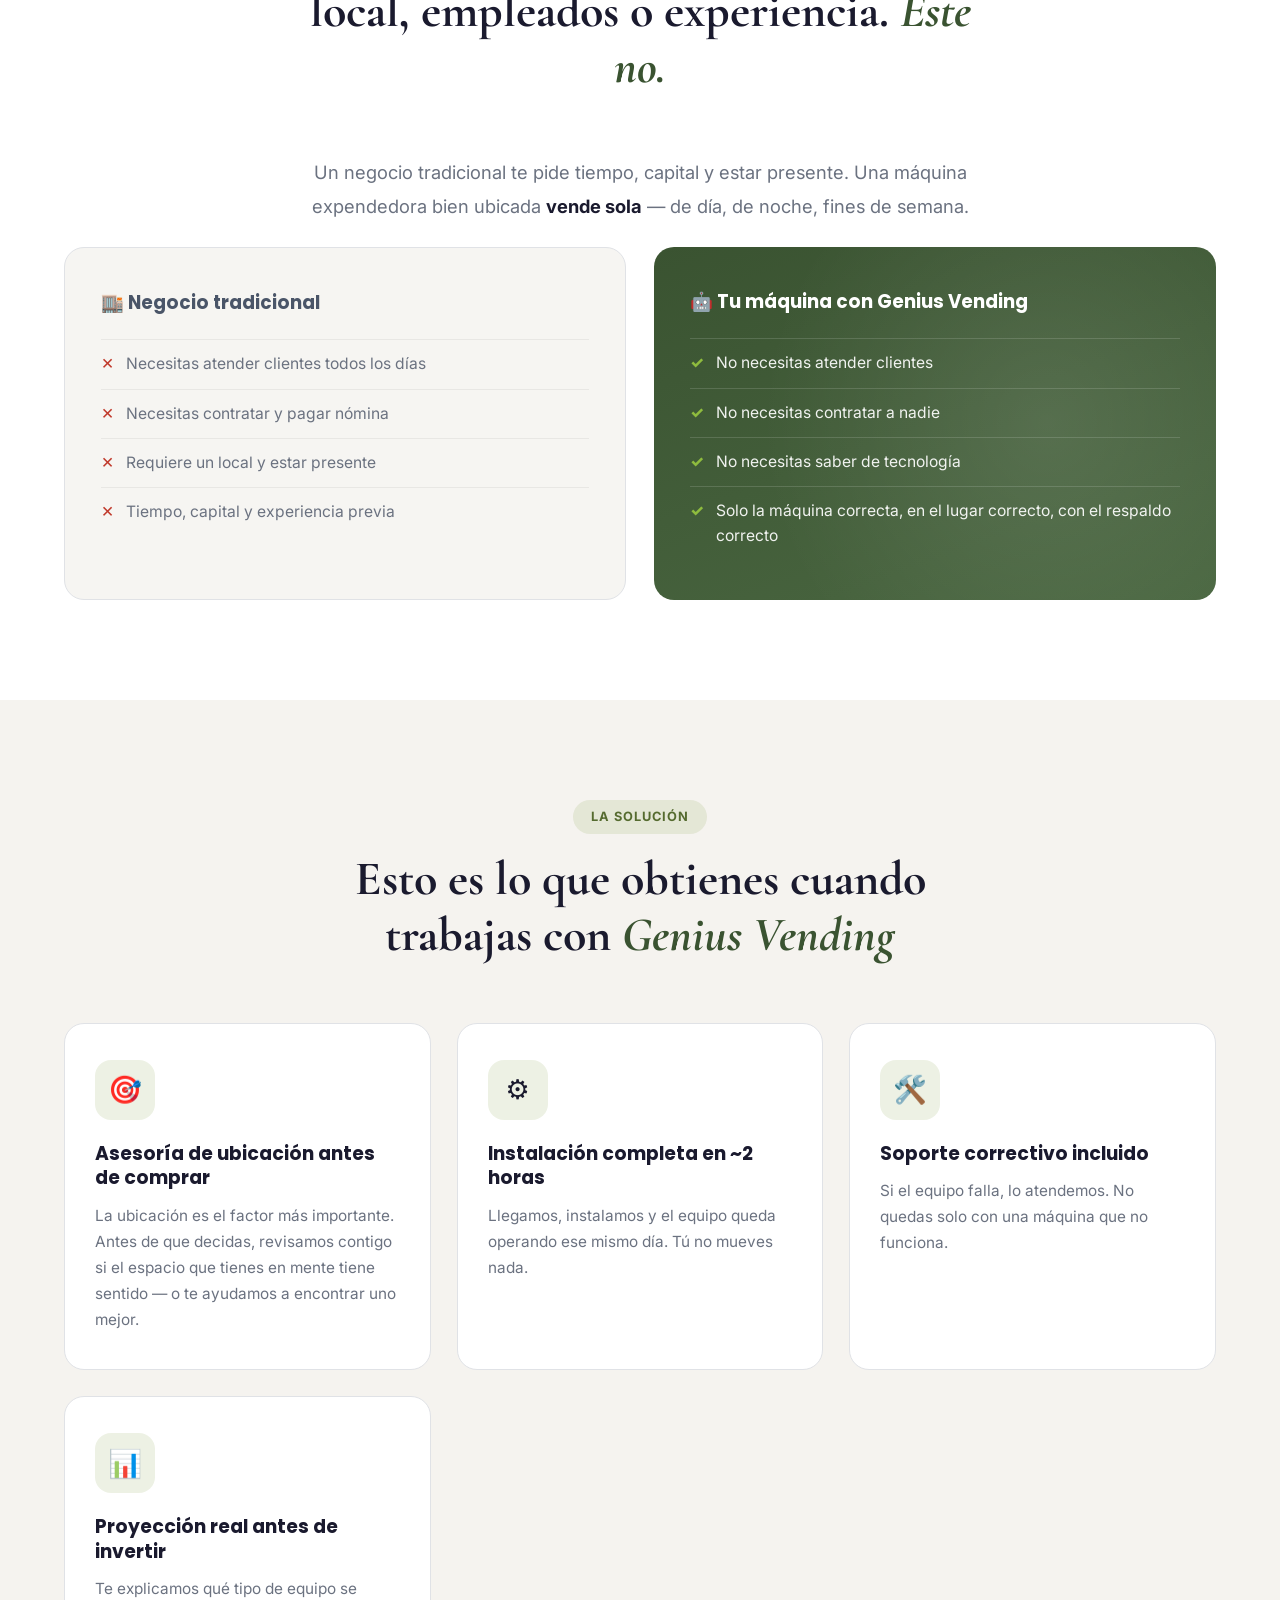
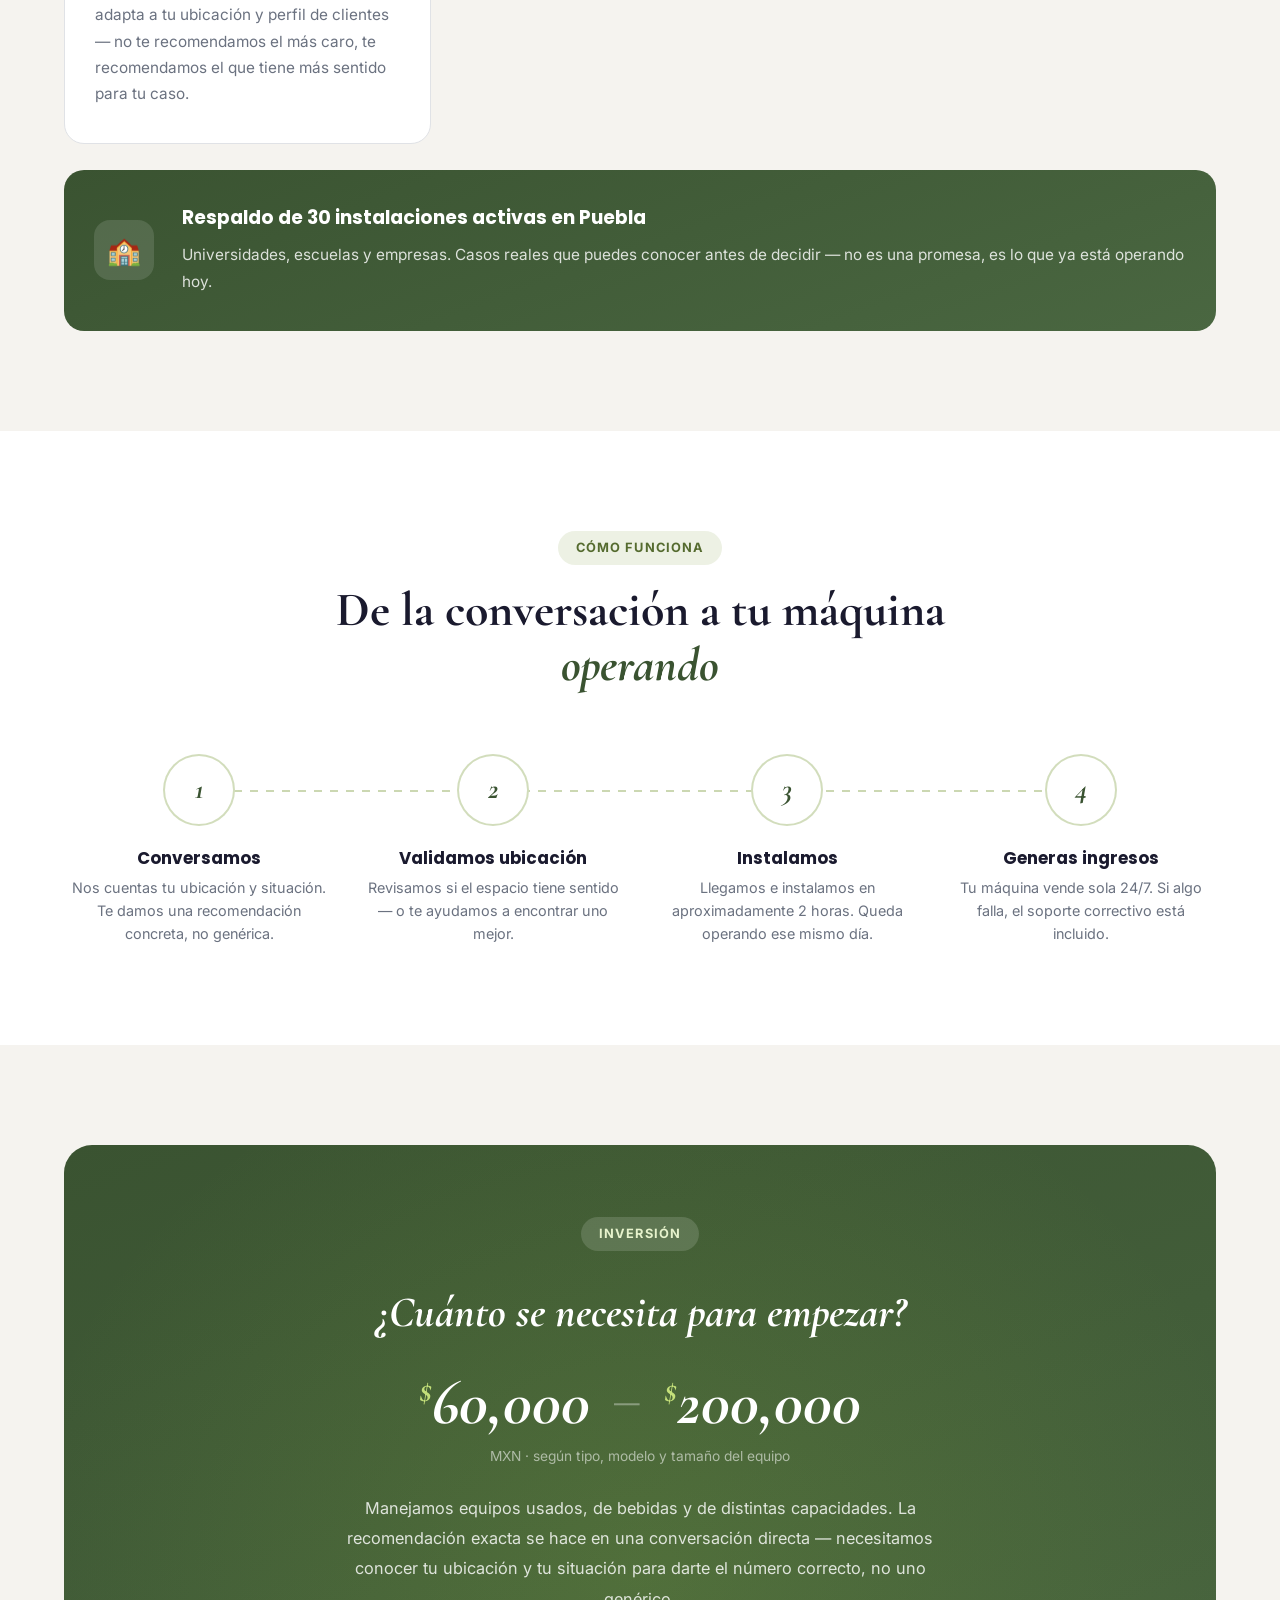
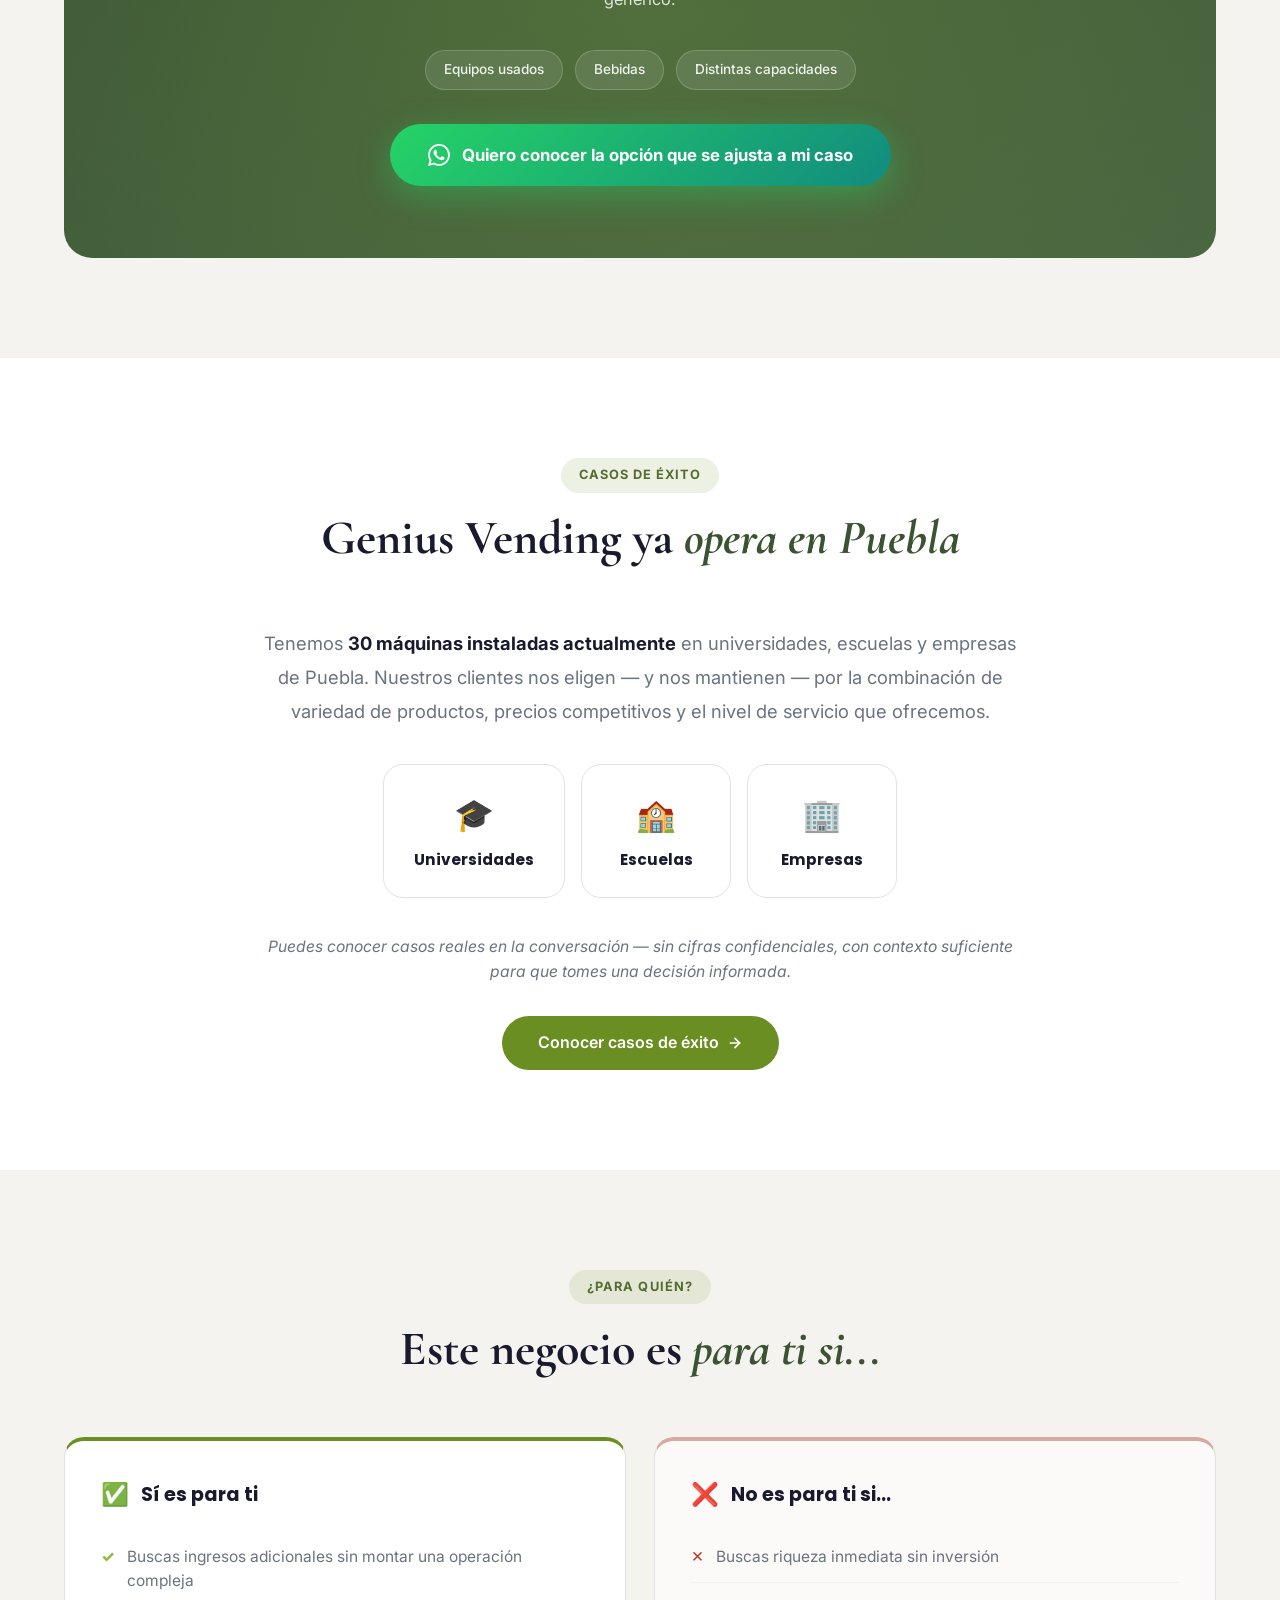
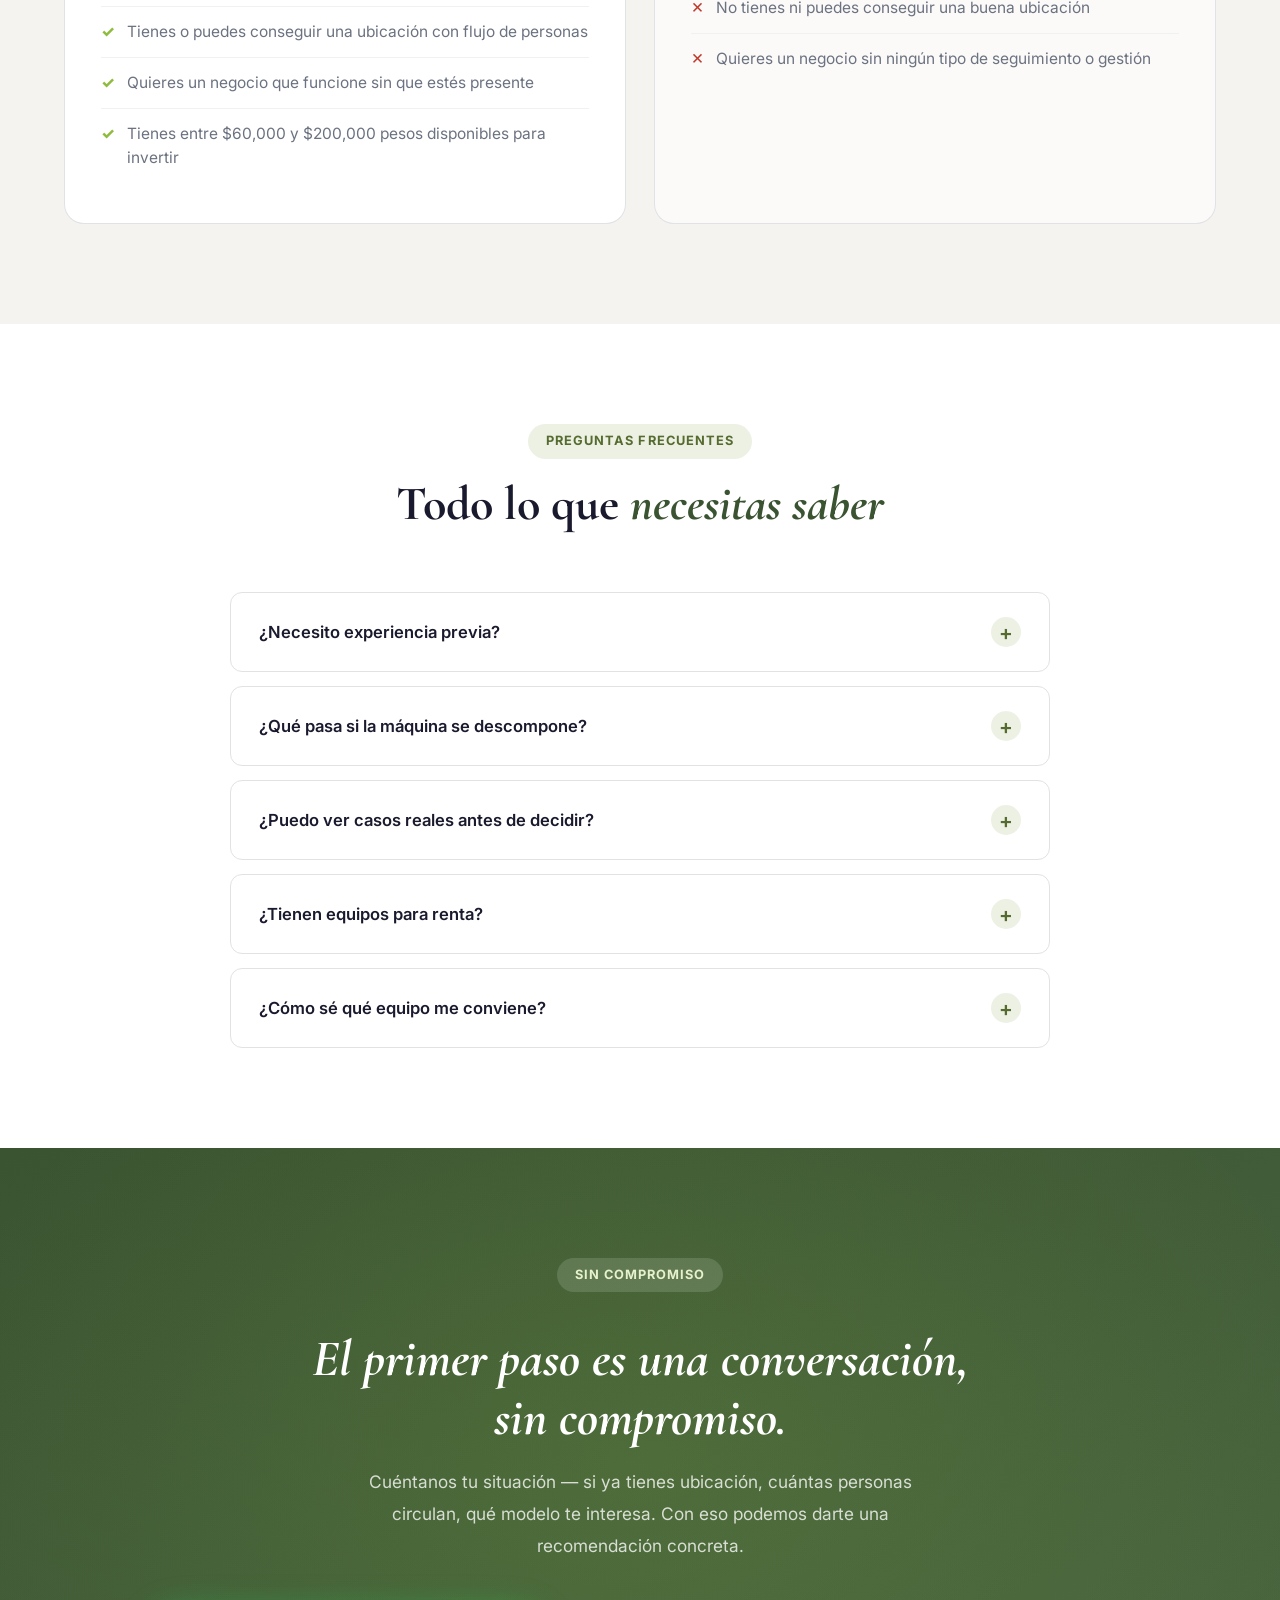
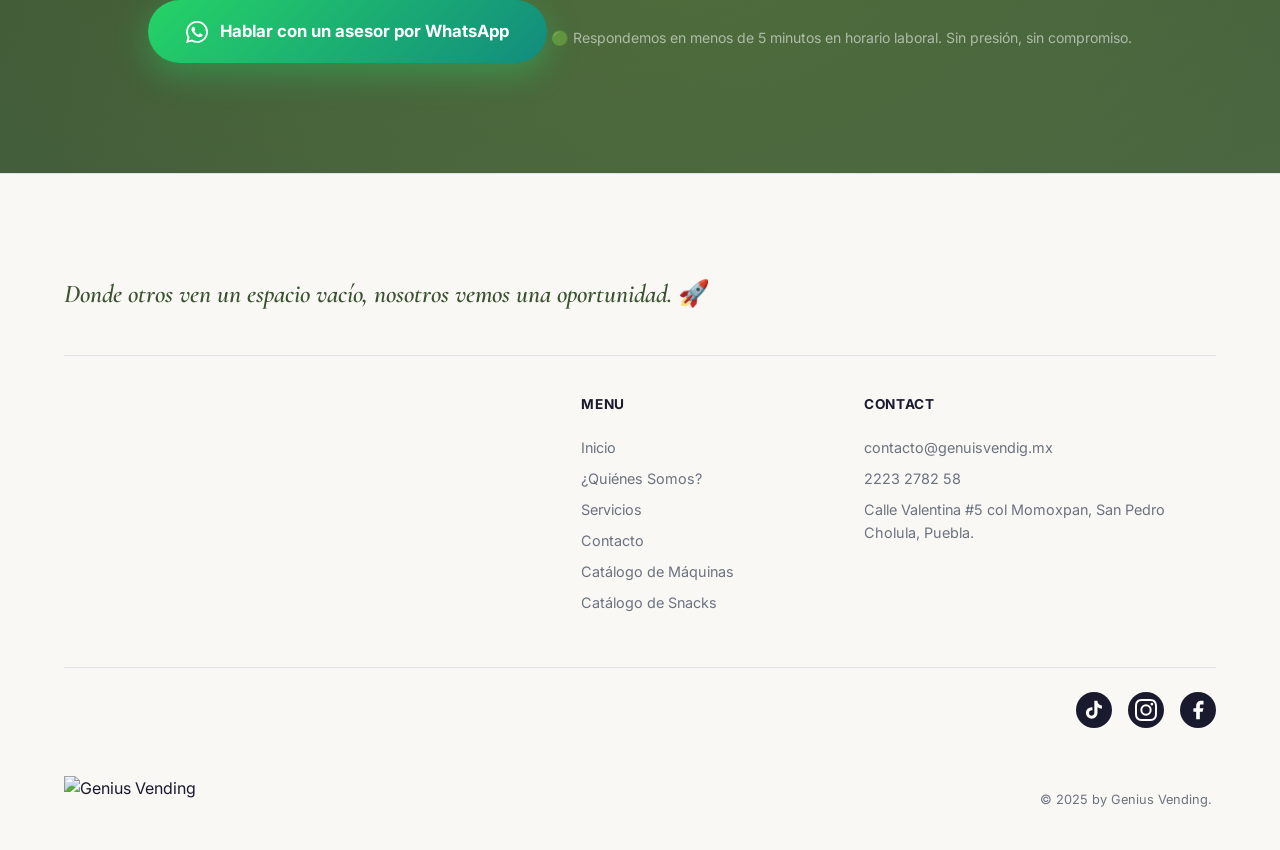
==== commit e630d541: "Hero: aclara capa para ver video de fondo + headers anti-cache - Reduce opacidad del scrim (degradad" ====
--- a/emprendedores.html
+++ b/emprendedores.html
@@ -60,15 +60,16 @@
       z-index: 0;
     }
 
-    /* Dark scrim over background video for text legibility + brand glow */
+    /* Dark scrim over background video for text legibility + brand glow.
+       Lighter on the right so the background video is clearly visible. */
     .lp-hero__scrim {
       position: absolute;
       inset: 0;
       z-index: 1;
       background:
-        radial-gradient(ellipse at 80% 22%, rgba(107, 142, 35, 0.28) 0%, transparent 55%),
-        radial-gradient(ellipse at 8% 85%, rgba(74, 103, 65, 0.26) 0%, transparent 55%),
-        linear-gradient(160deg, rgba(14, 26, 51, 0.84) 0%, rgba(10, 18, 40, 0.8) 55%, rgba(16, 34, 25, 0.86) 100%);
+        linear-gradient(90deg, rgba(8, 14, 30, 0.86) 0%, rgba(8, 14, 30, 0.6) 34%, rgba(8, 14, 30, 0.25) 58%, rgba(8, 14, 30, 0.08) 100%),
+        radial-gradient(ellipse at 82% 24%, rgba(107, 142, 35, 0.16) 0%, transparent 55%),
+        linear-gradient(180deg, rgba(10, 18, 40, 0.12) 0%, rgba(10, 18, 40, 0.32) 100%);
     }
 
     .lp-hero__scrim::after {
@@ -1131,6 +1132,7 @@
     /* ===== RESPONSIVE ===== */
     @media (max-width: 980px) {
       .lp-hero__grid { grid-template-columns: 1fr; gap: 36px; padding-top: 116px; padding-bottom: 64px; text-align: center; }
+      .lp-hero__scrim { background: linear-gradient(180deg, rgba(8, 14, 30, 0.82) 0%, rgba(8, 14, 30, 0.6) 50%, rgba(8, 14, 30, 0.78) 100%); }
       .lp-hero__content { max-width: 100%; }
       .lp-hero__actions { justify-content: center; }
       .lp-trust { justify-content: center; }
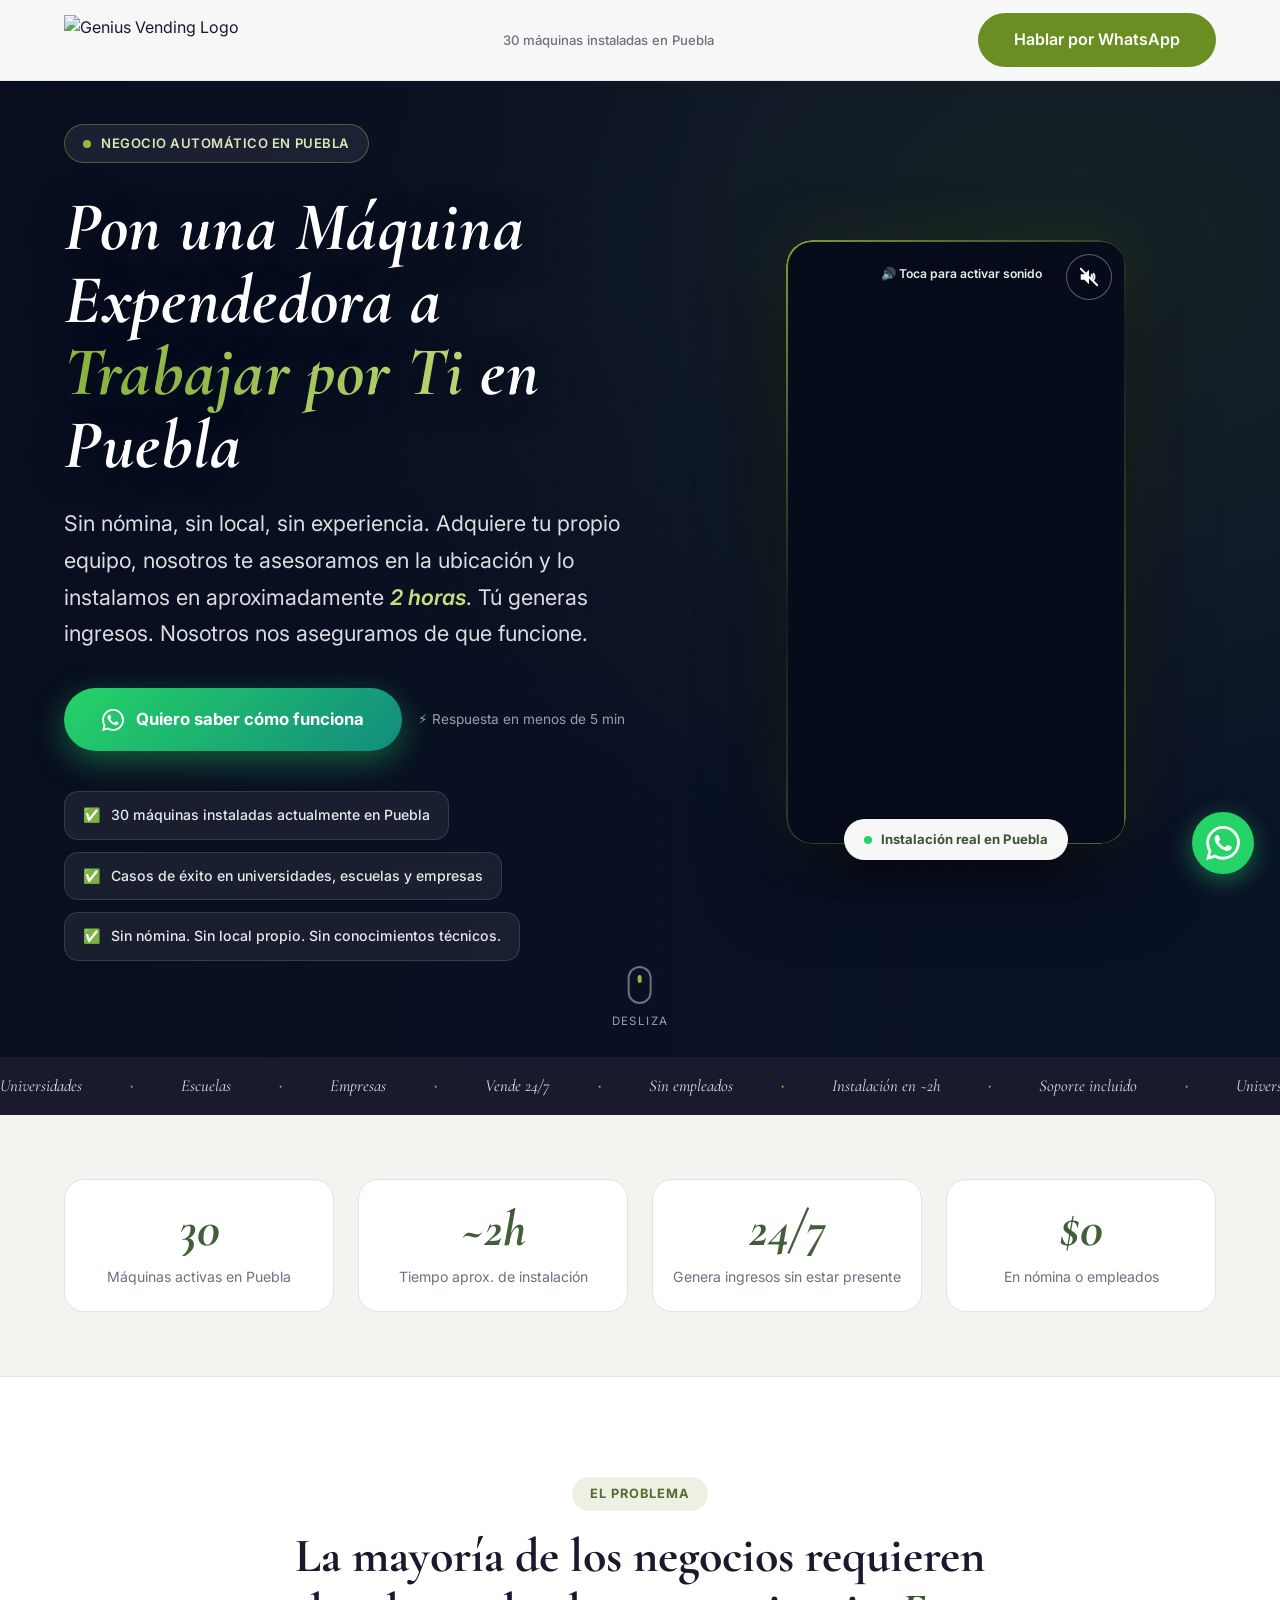
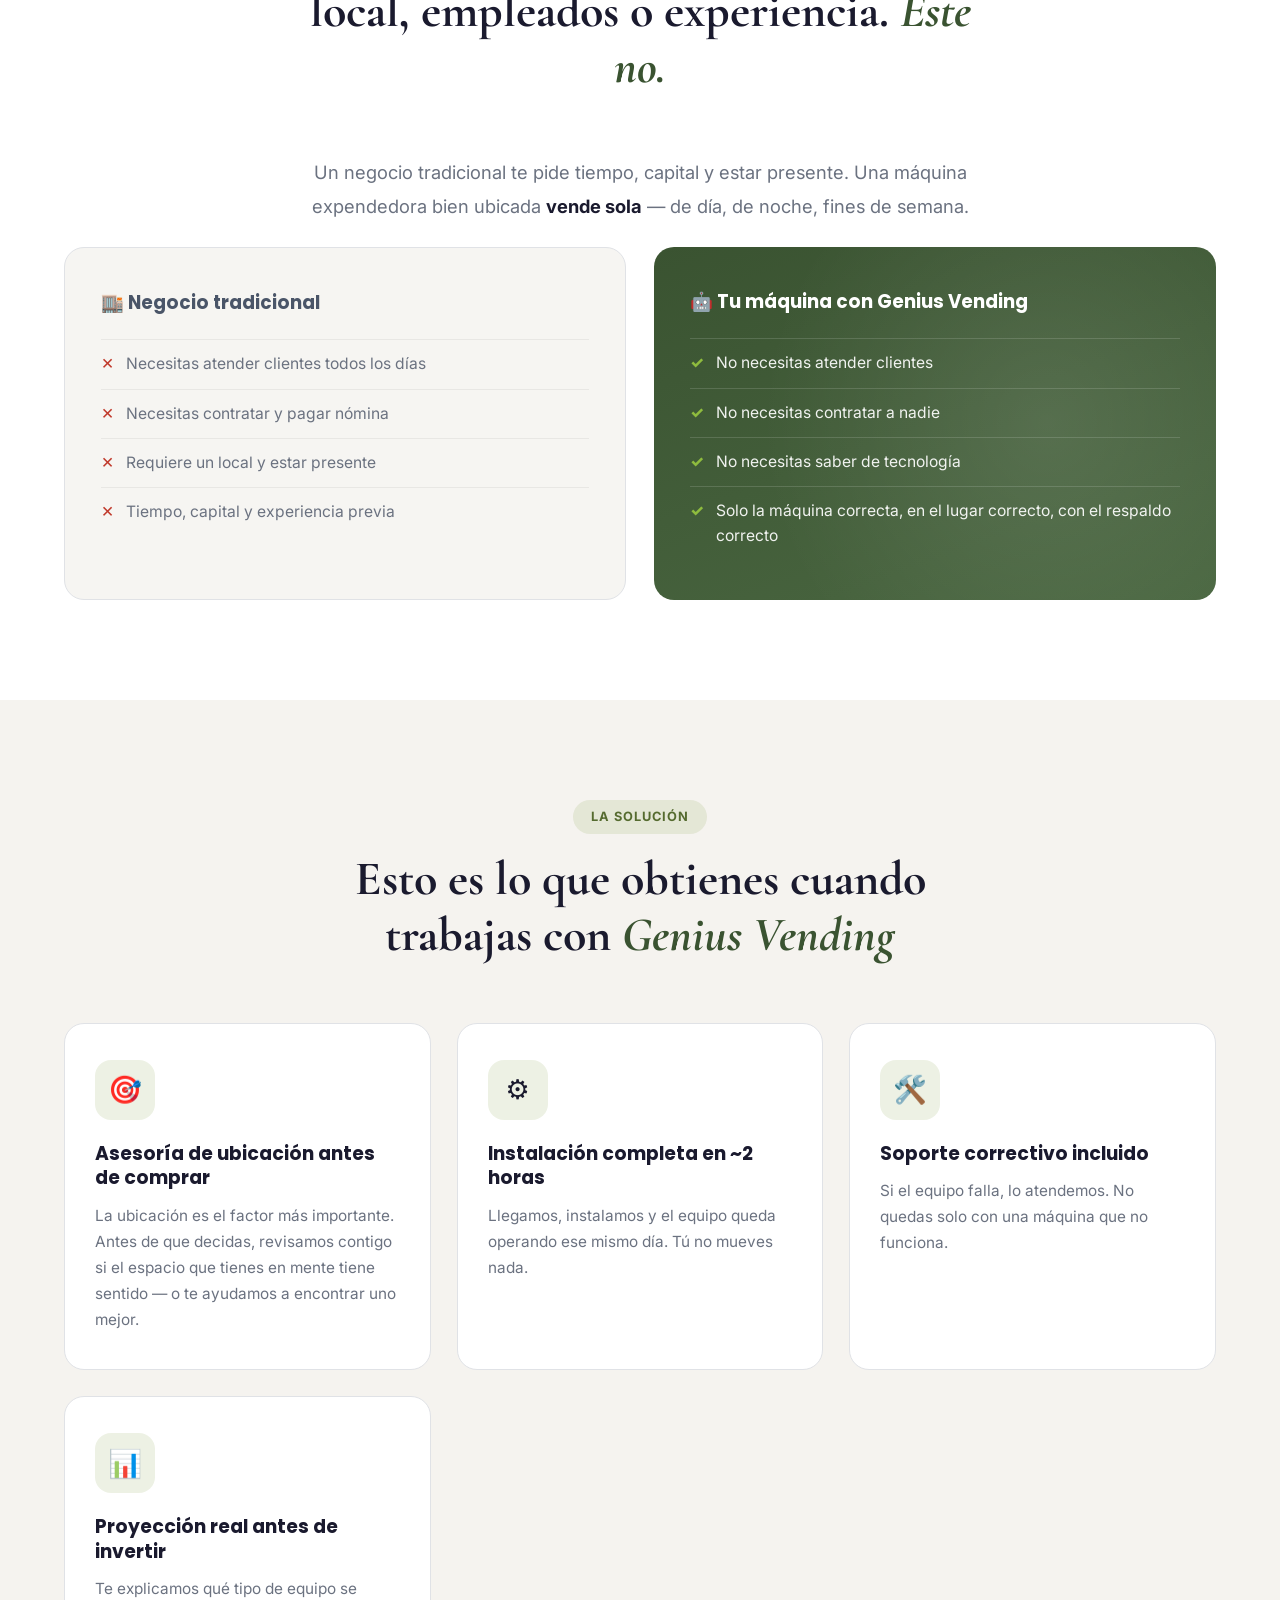
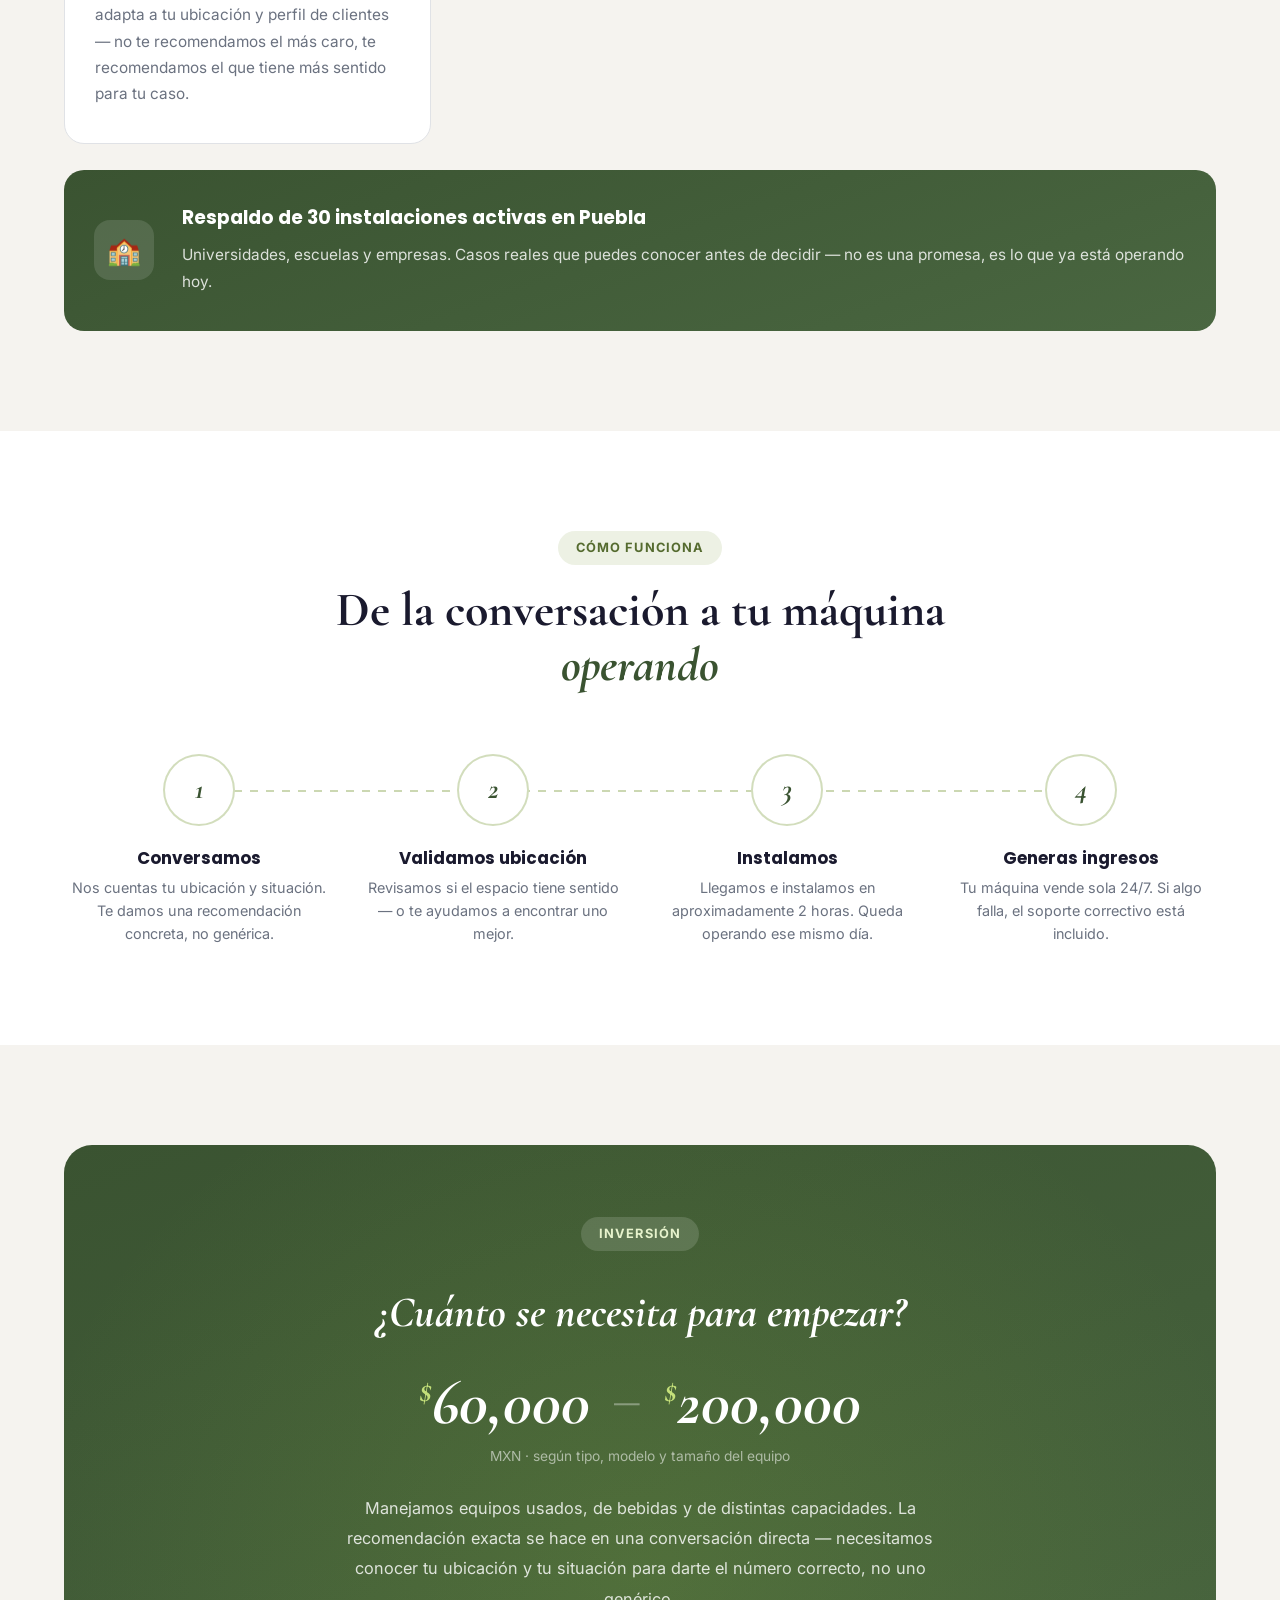
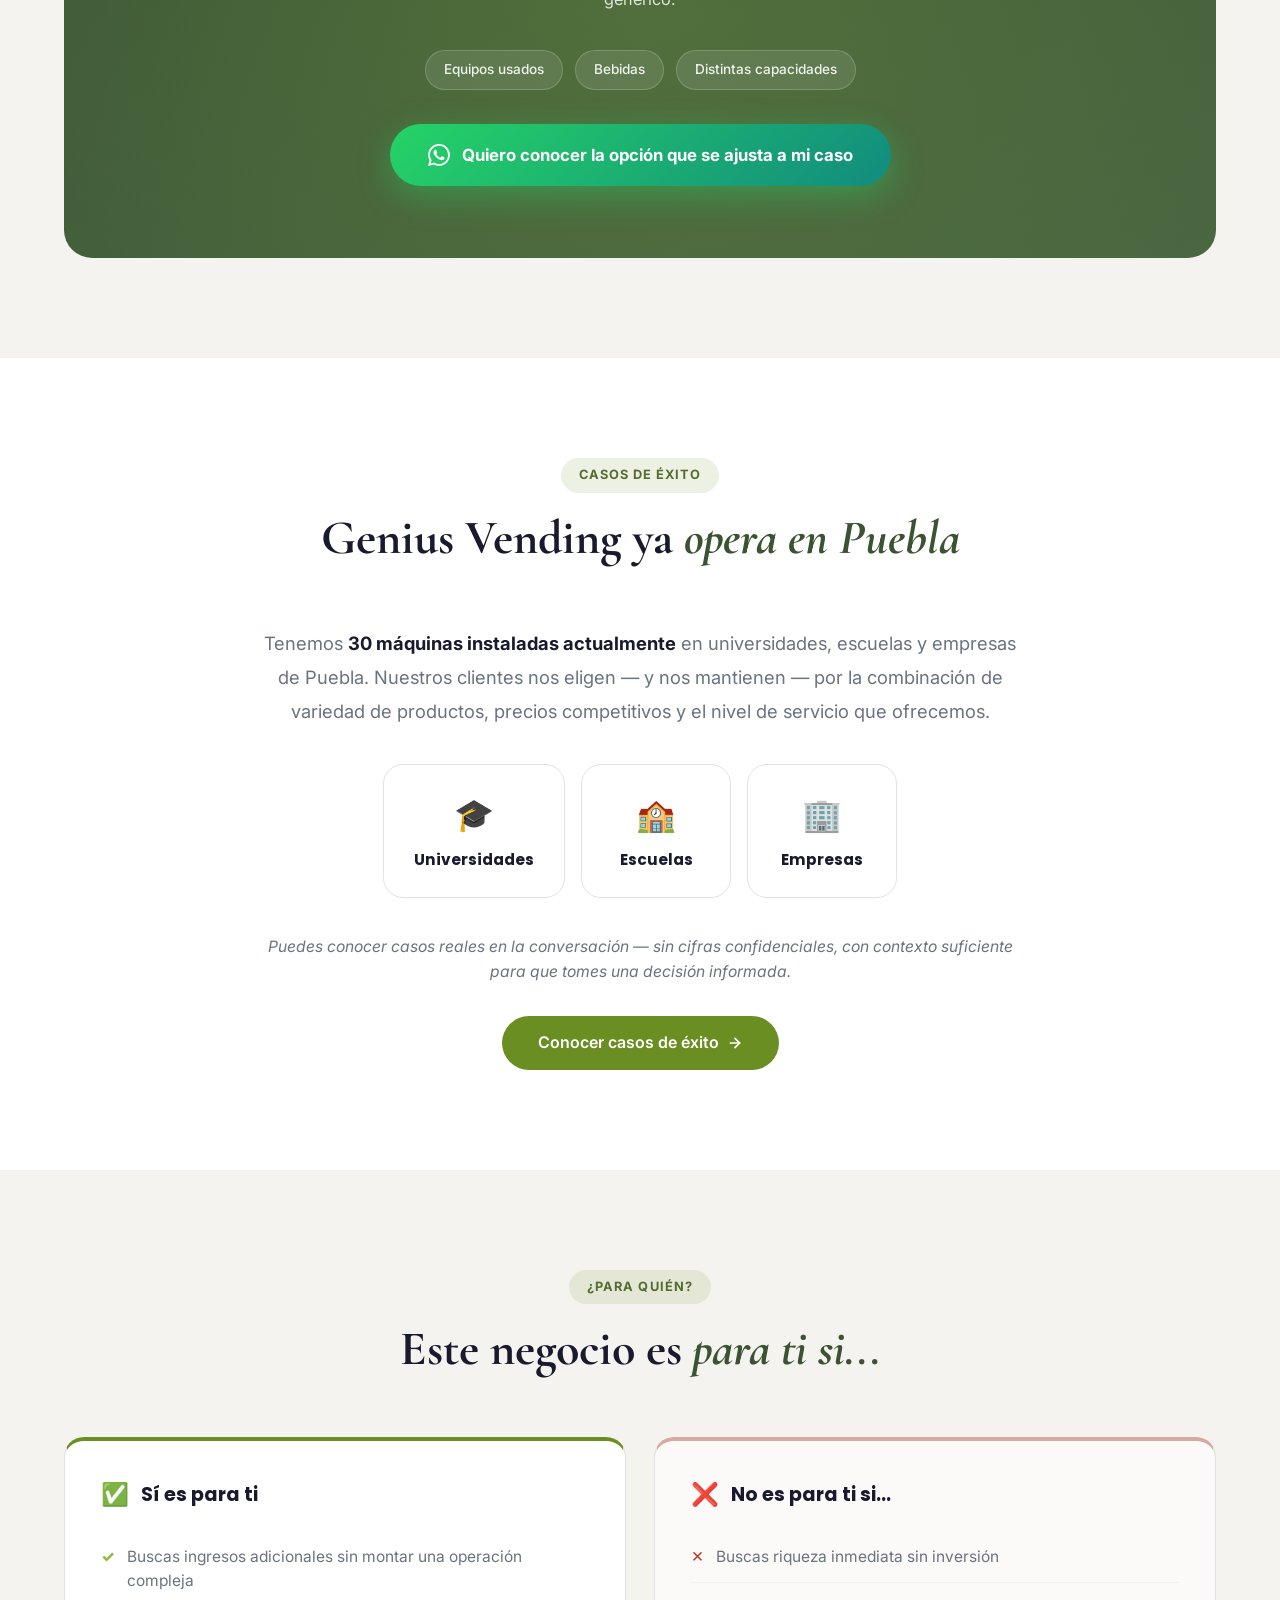
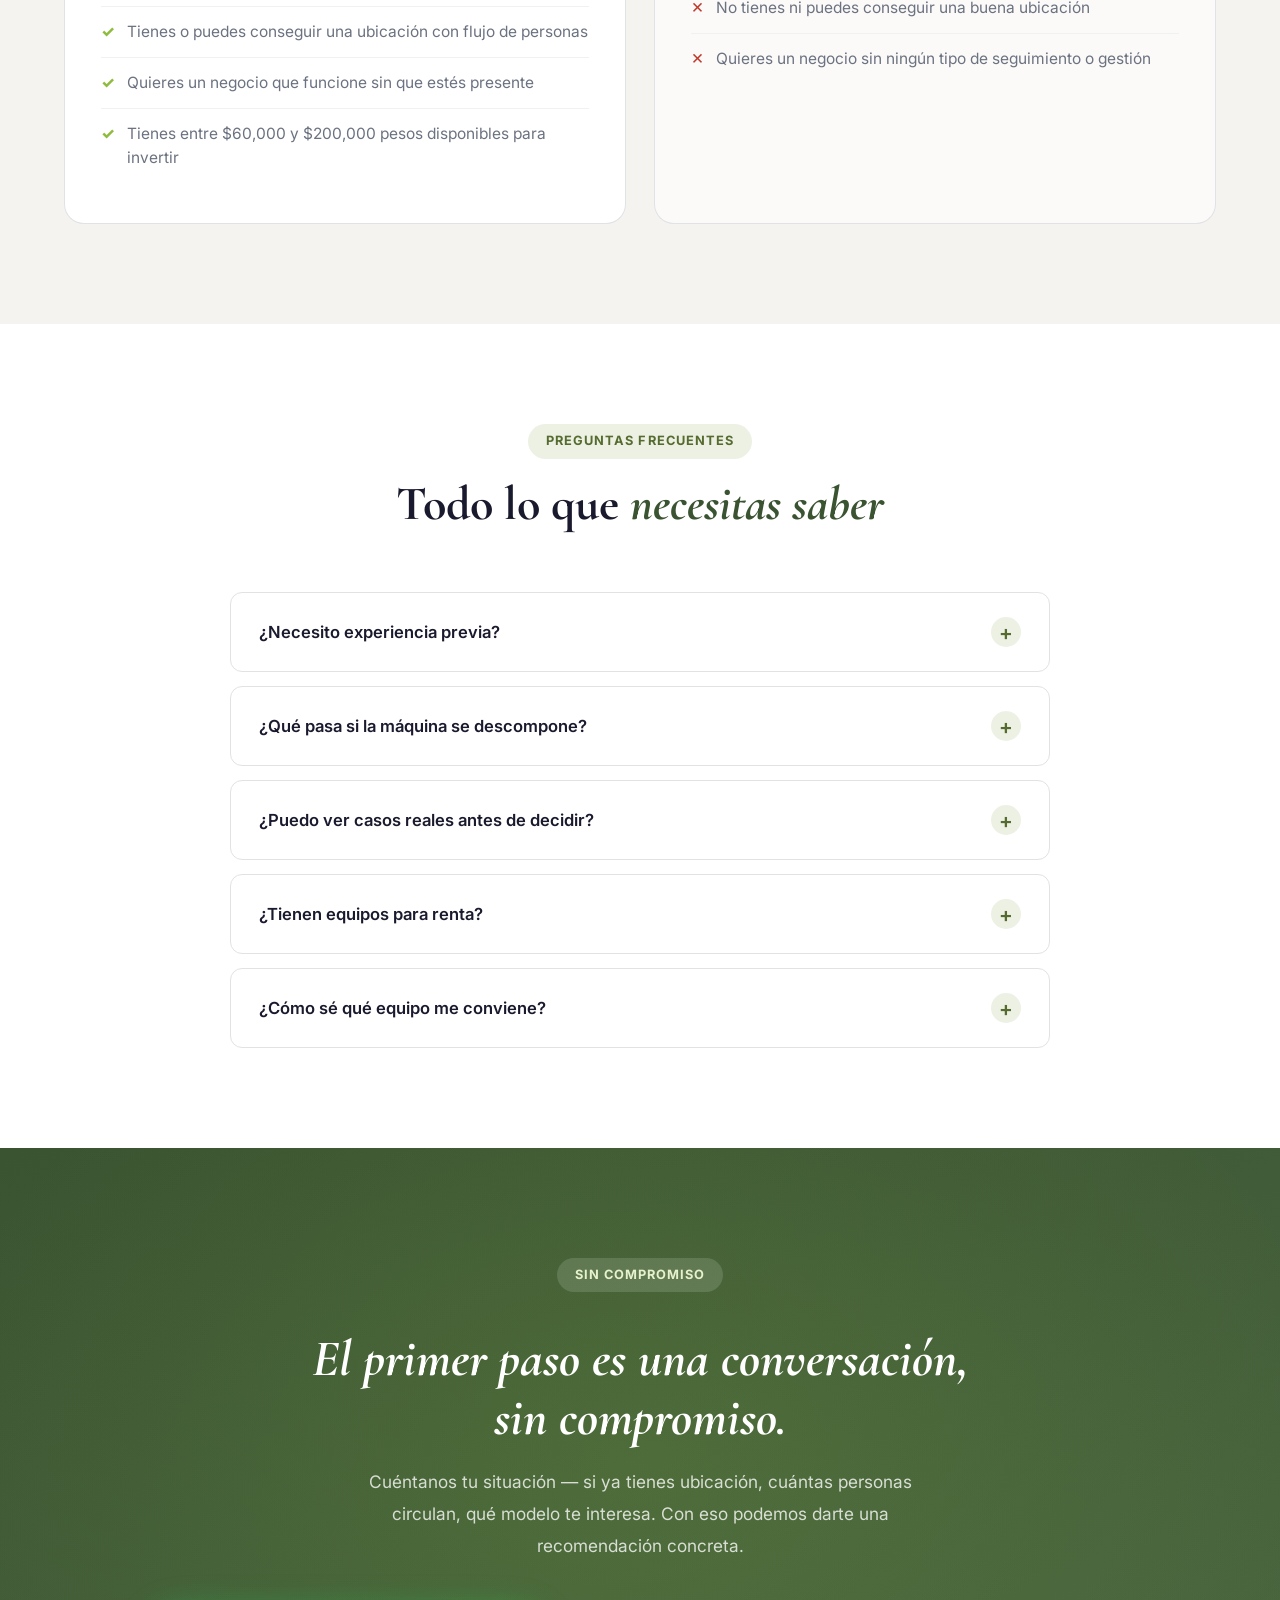
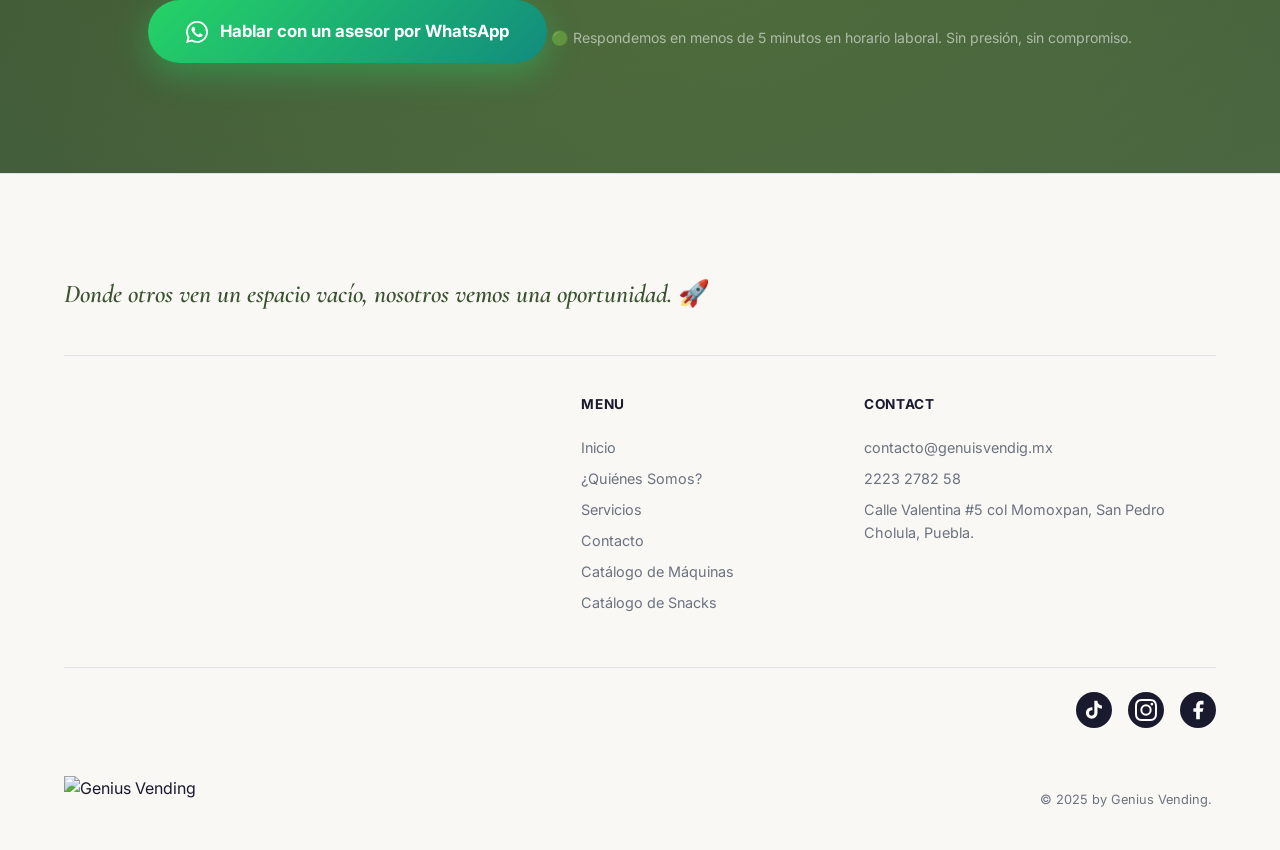
==== commit 7ac0e034: "Hero: marco con aspect-ratio fijo para que el video lateral siempre se vea - El marco se colapsaba a" ====
--- a/emprendedores.html
+++ b/emprendedores.html
@@ -170,7 +170,9 @@
     .lp-hero__frame {
       position: relative;
       width: 100%;
-      max-width: 380px;
+      max-width: 340px;
+      aspect-ratio: 9 / 16;
+      max-height: 74vh;
       border-radius: 26px;
       overflow: hidden;
       background: #060c1a;
@@ -194,9 +196,8 @@
     .lp-hero__frame video {
       display: block;
       width: 100%;
-      height: auto;
-      max-height: 78vh;
-      object-fit: contain;
+      height: 100%;
+      object-fit: cover;
       background: #060c1a;
     }
 
@@ -1136,8 +1137,7 @@
       .lp-hero__content { max-width: 100%; }
       .lp-hero__actions { justify-content: center; }
       .lp-trust { justify-content: center; }
-      .lp-hero__frame { max-width: 320px; }
-      .lp-hero__frame video { max-height: 62vh; }
+      .lp-hero__frame { max-width: 300px; max-height: 64vh; }
       .lp-stats__grid { grid-template-columns: repeat(2, 1fr); }
       .lp-features { grid-template-columns: repeat(2, 1fr); }
       .lp-card--wide { grid-column: span 2; }
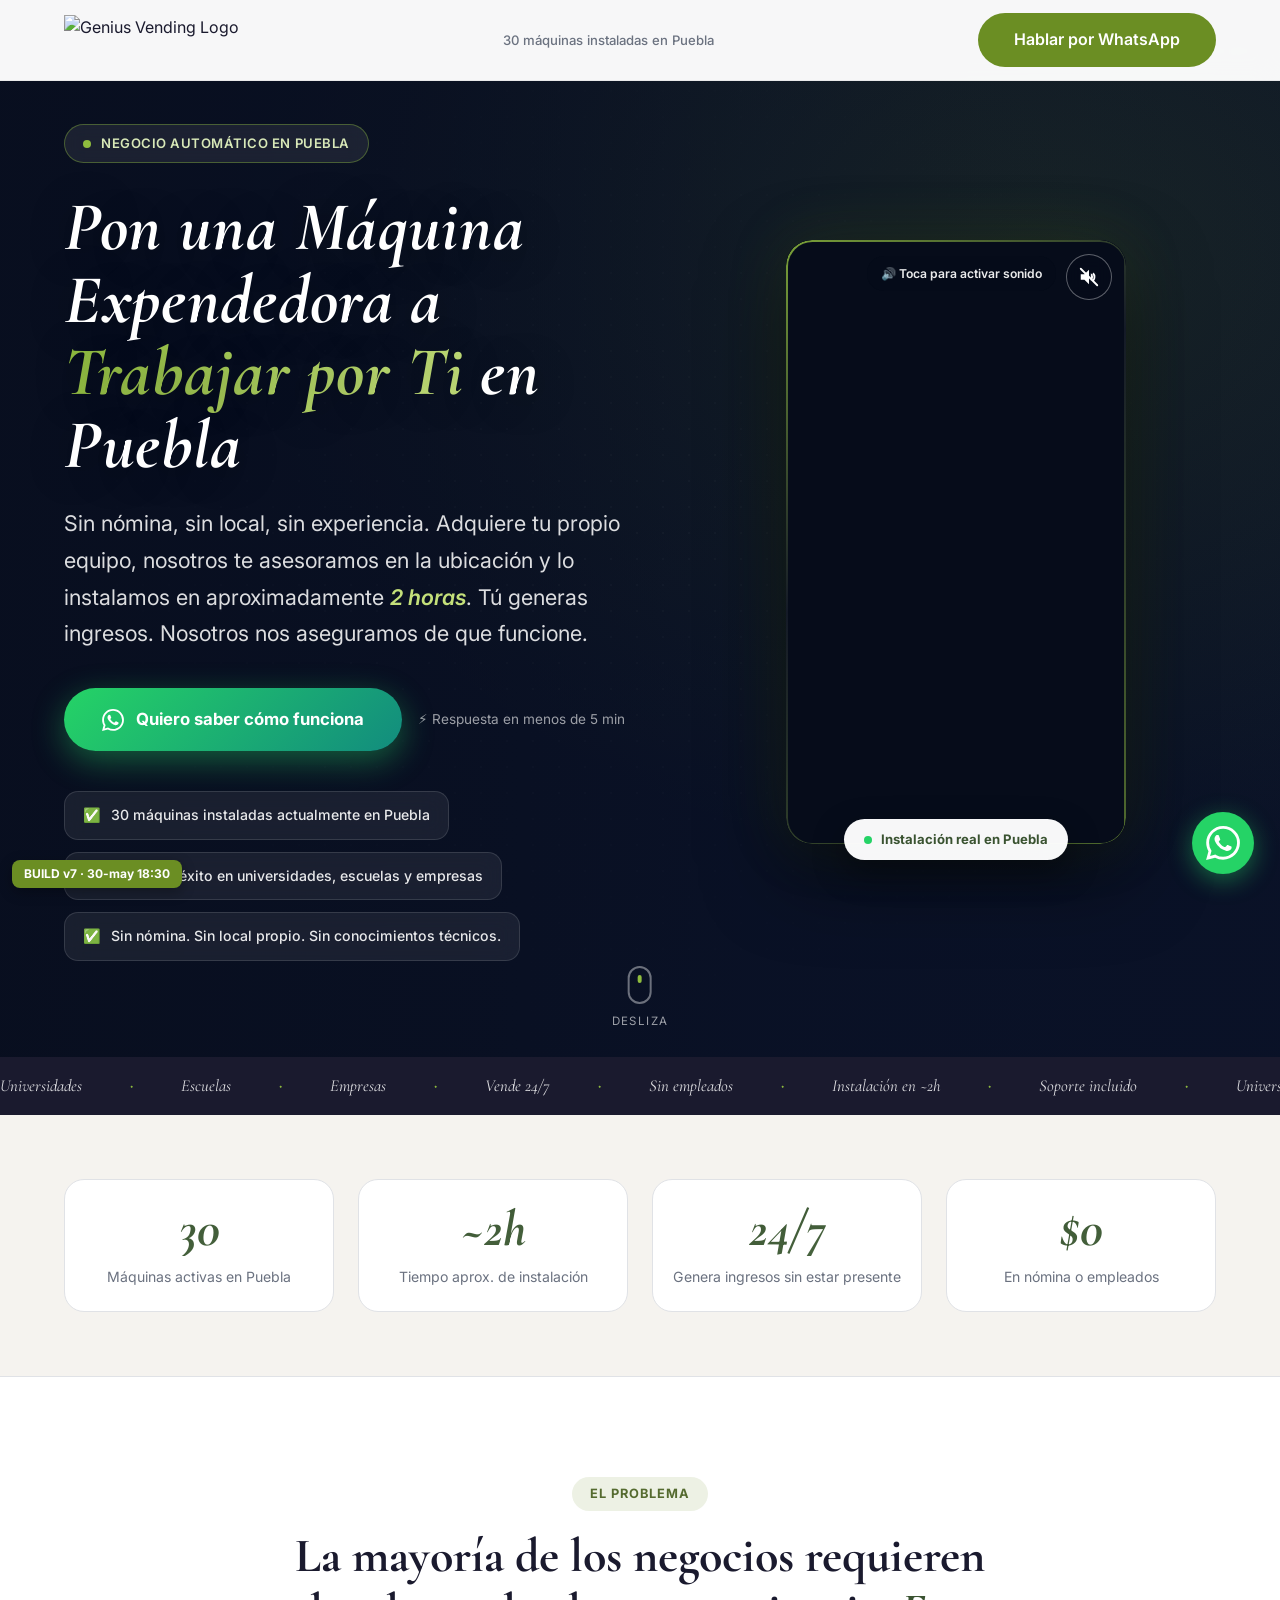
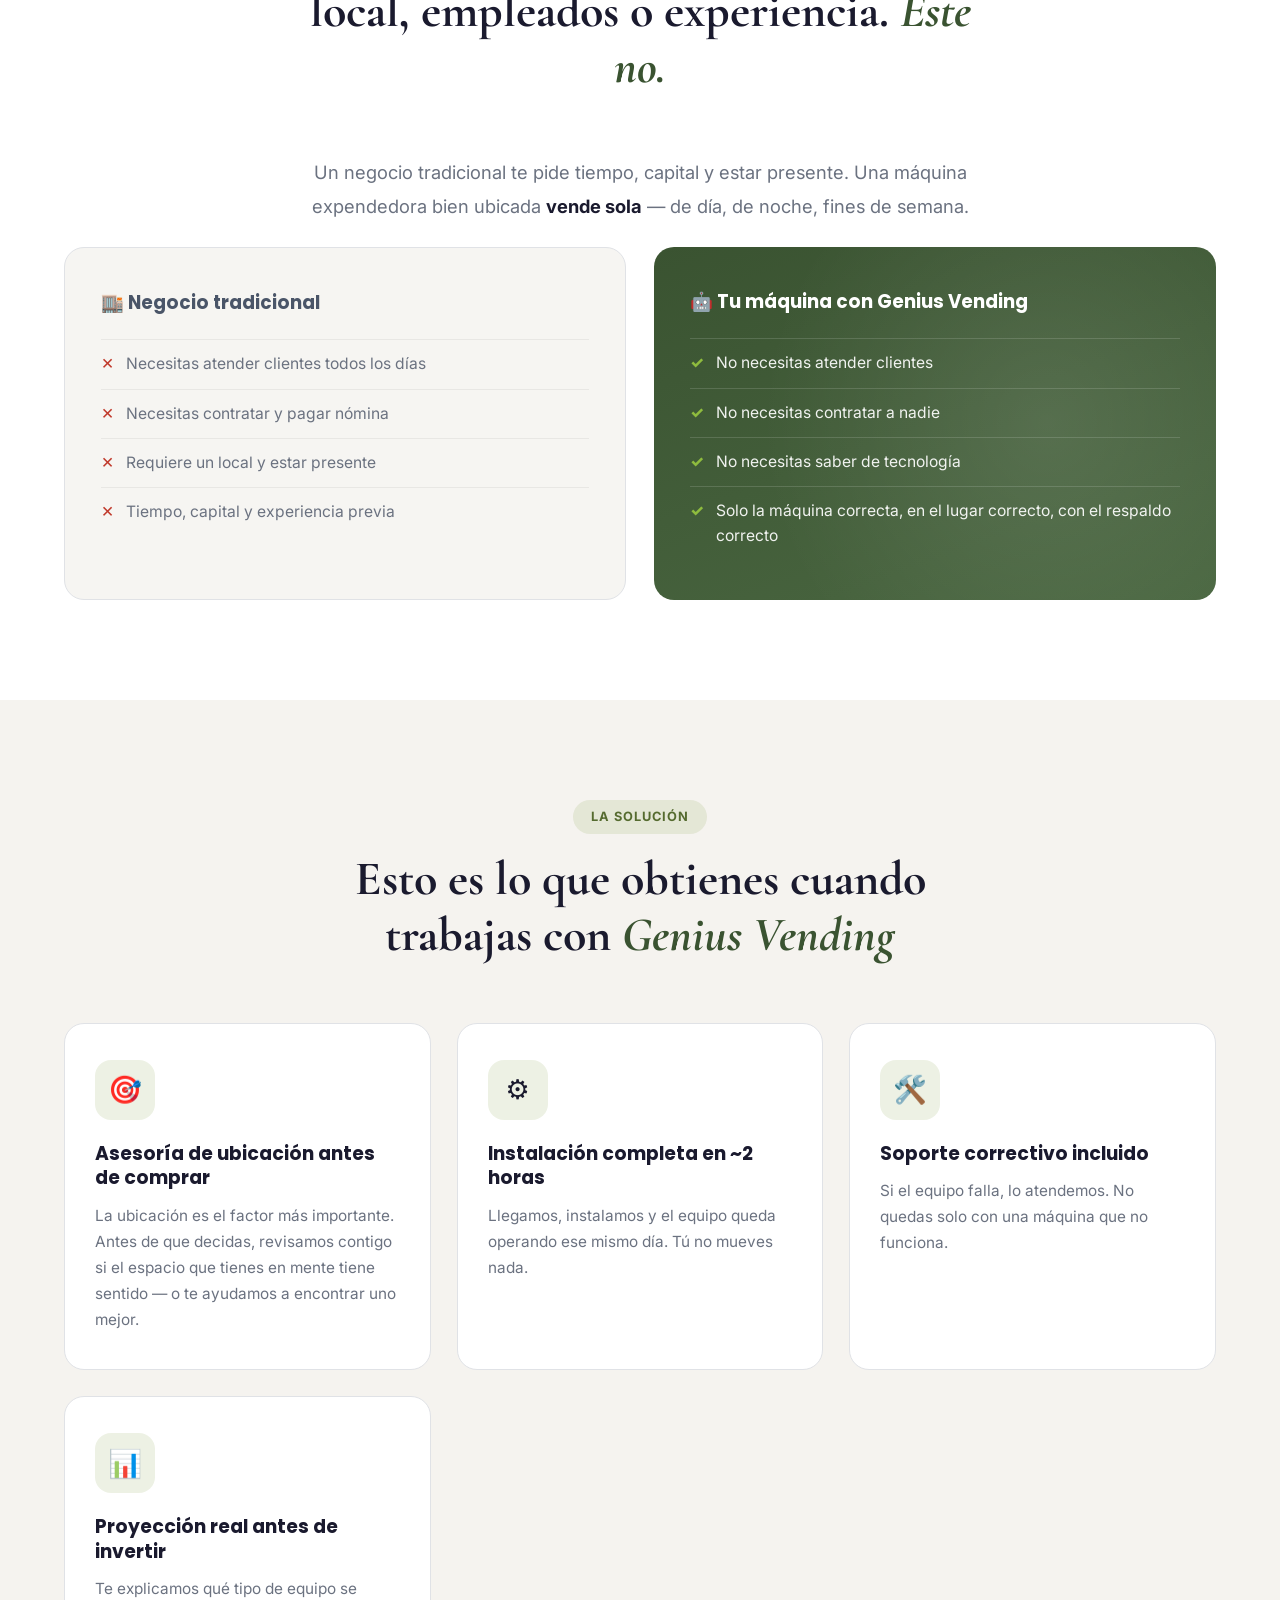
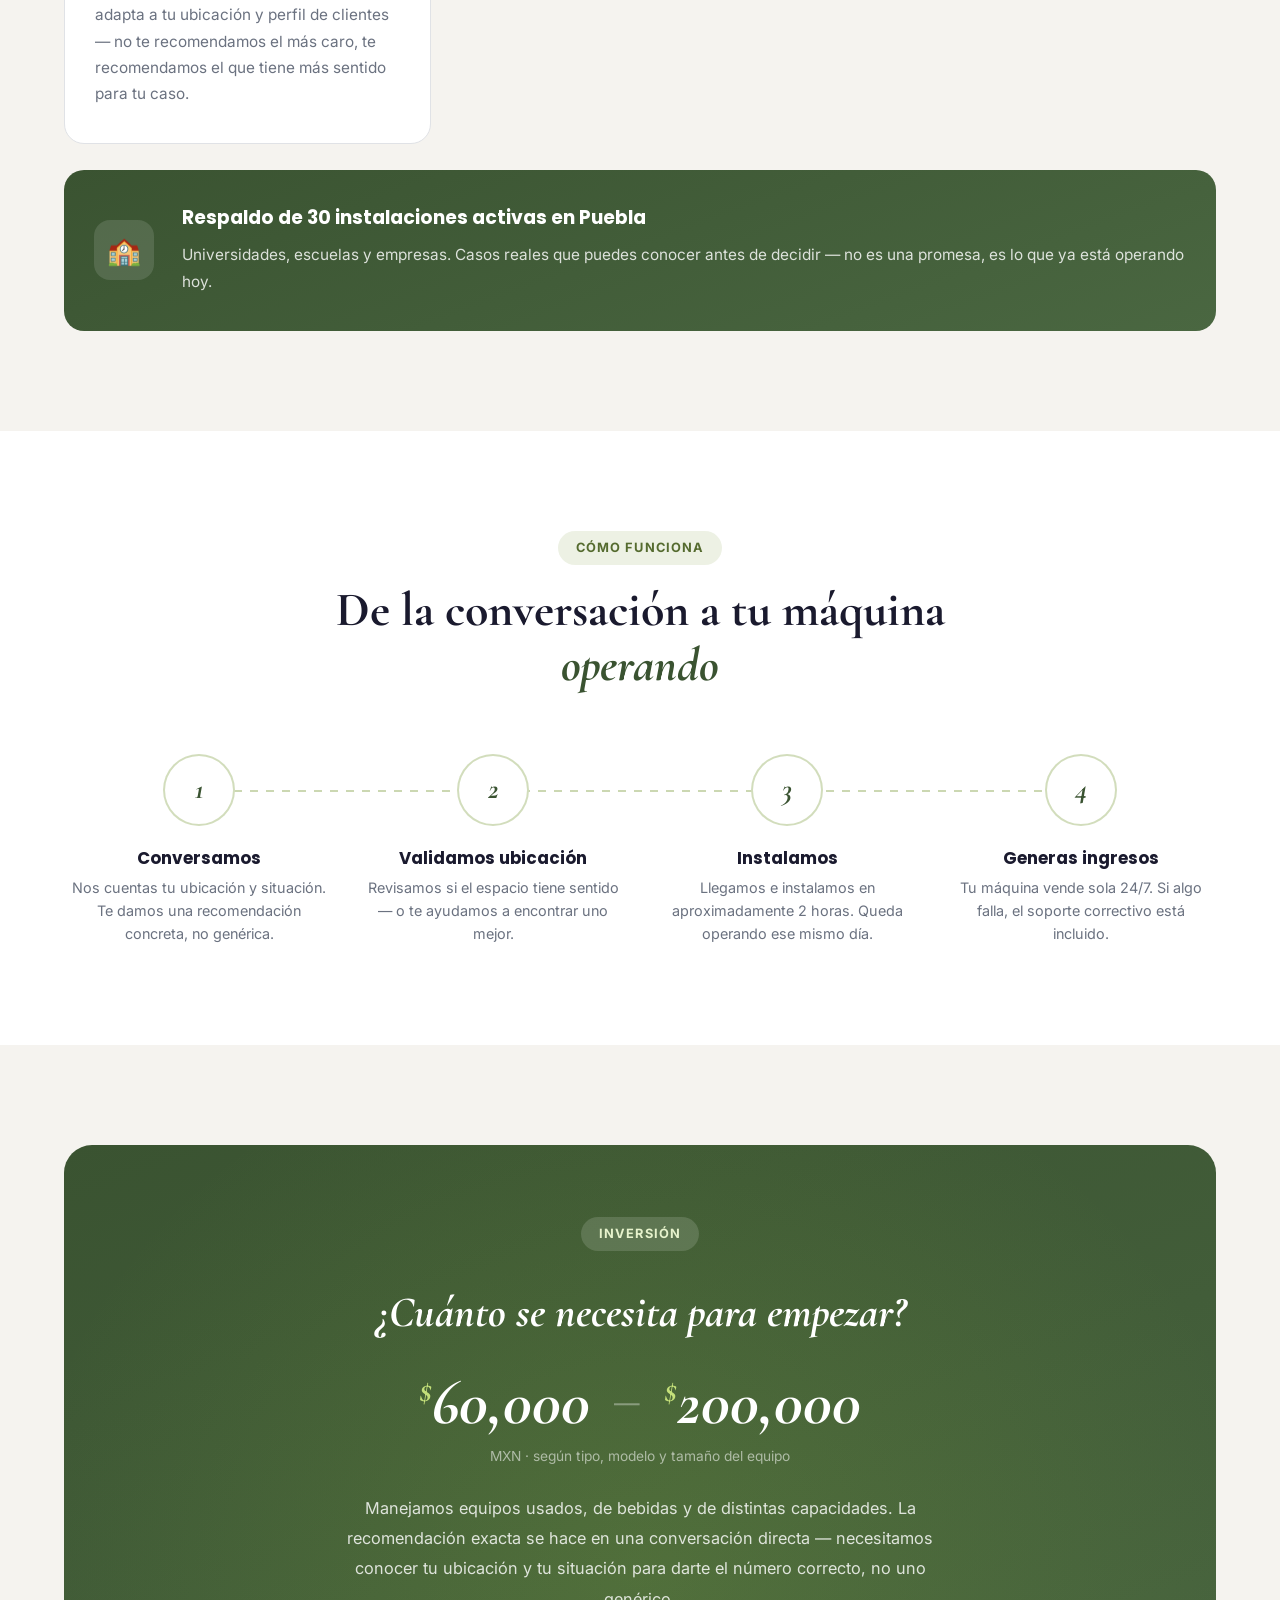
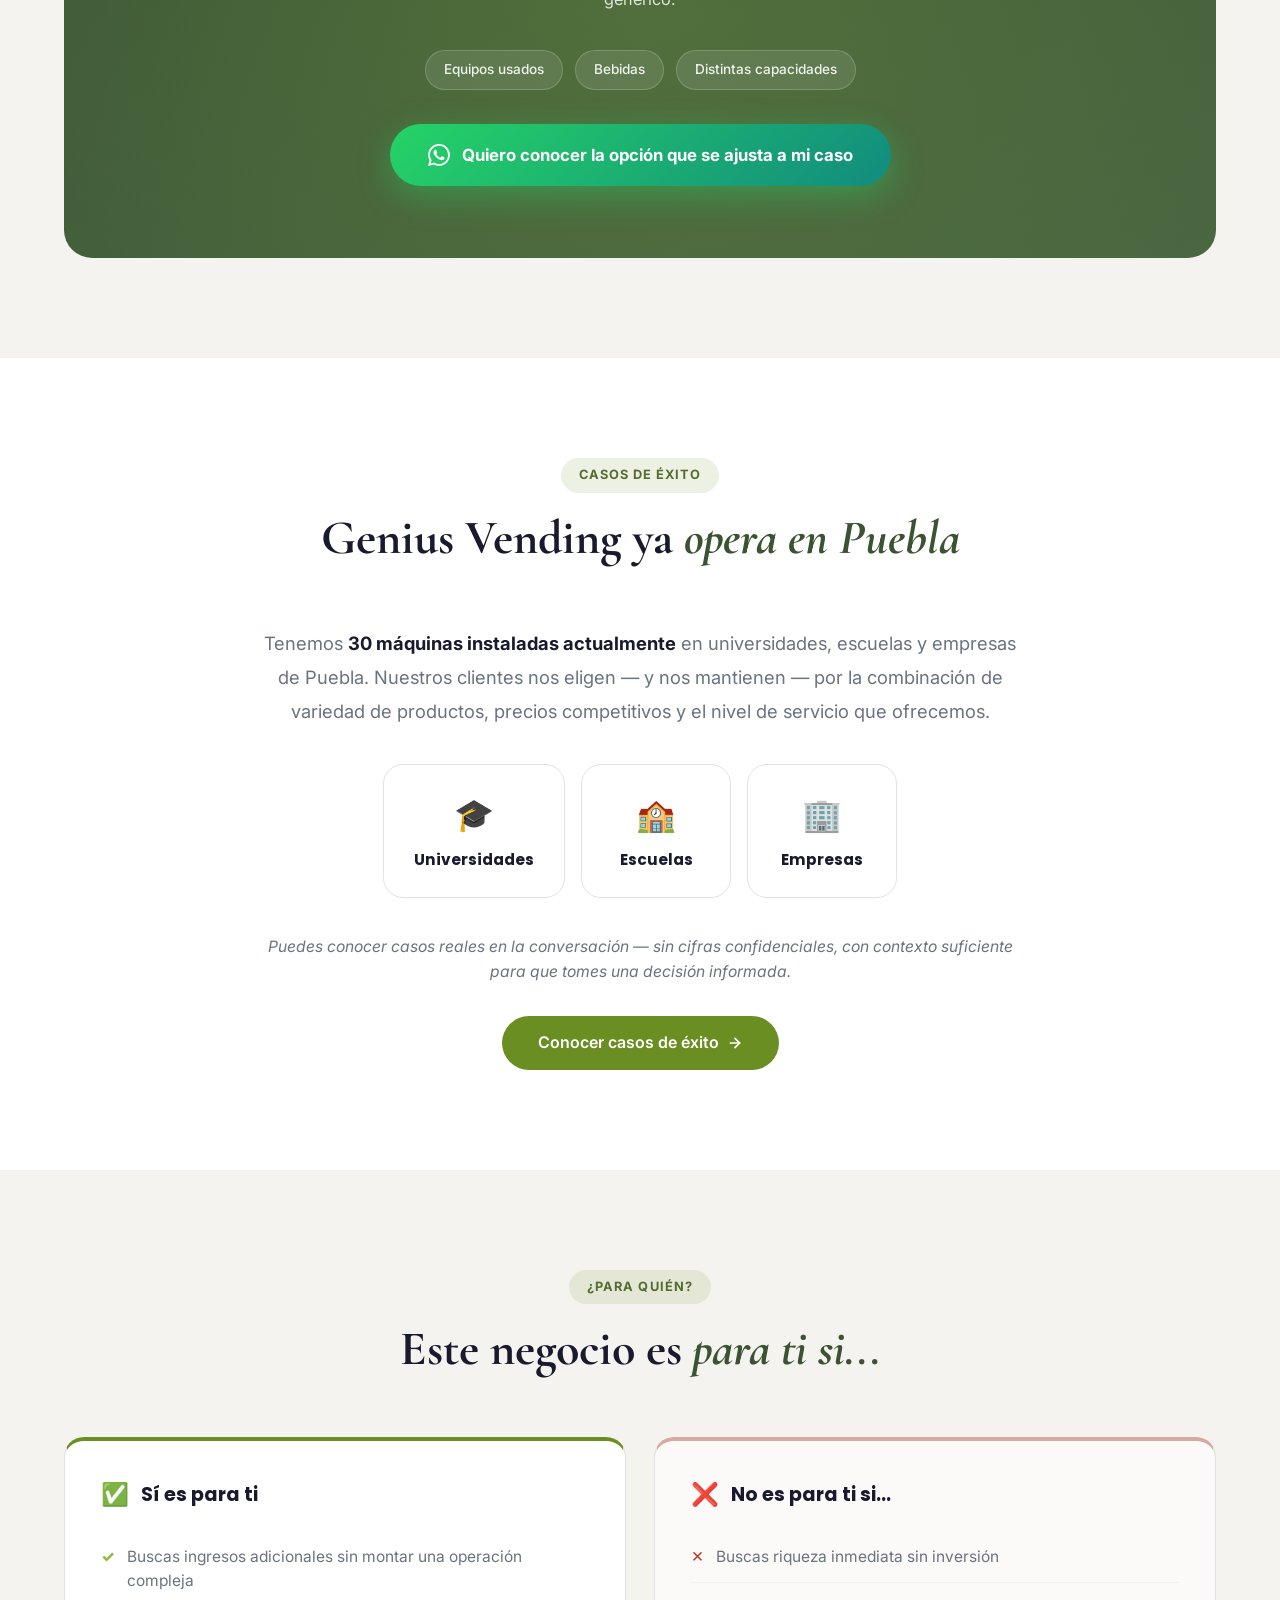
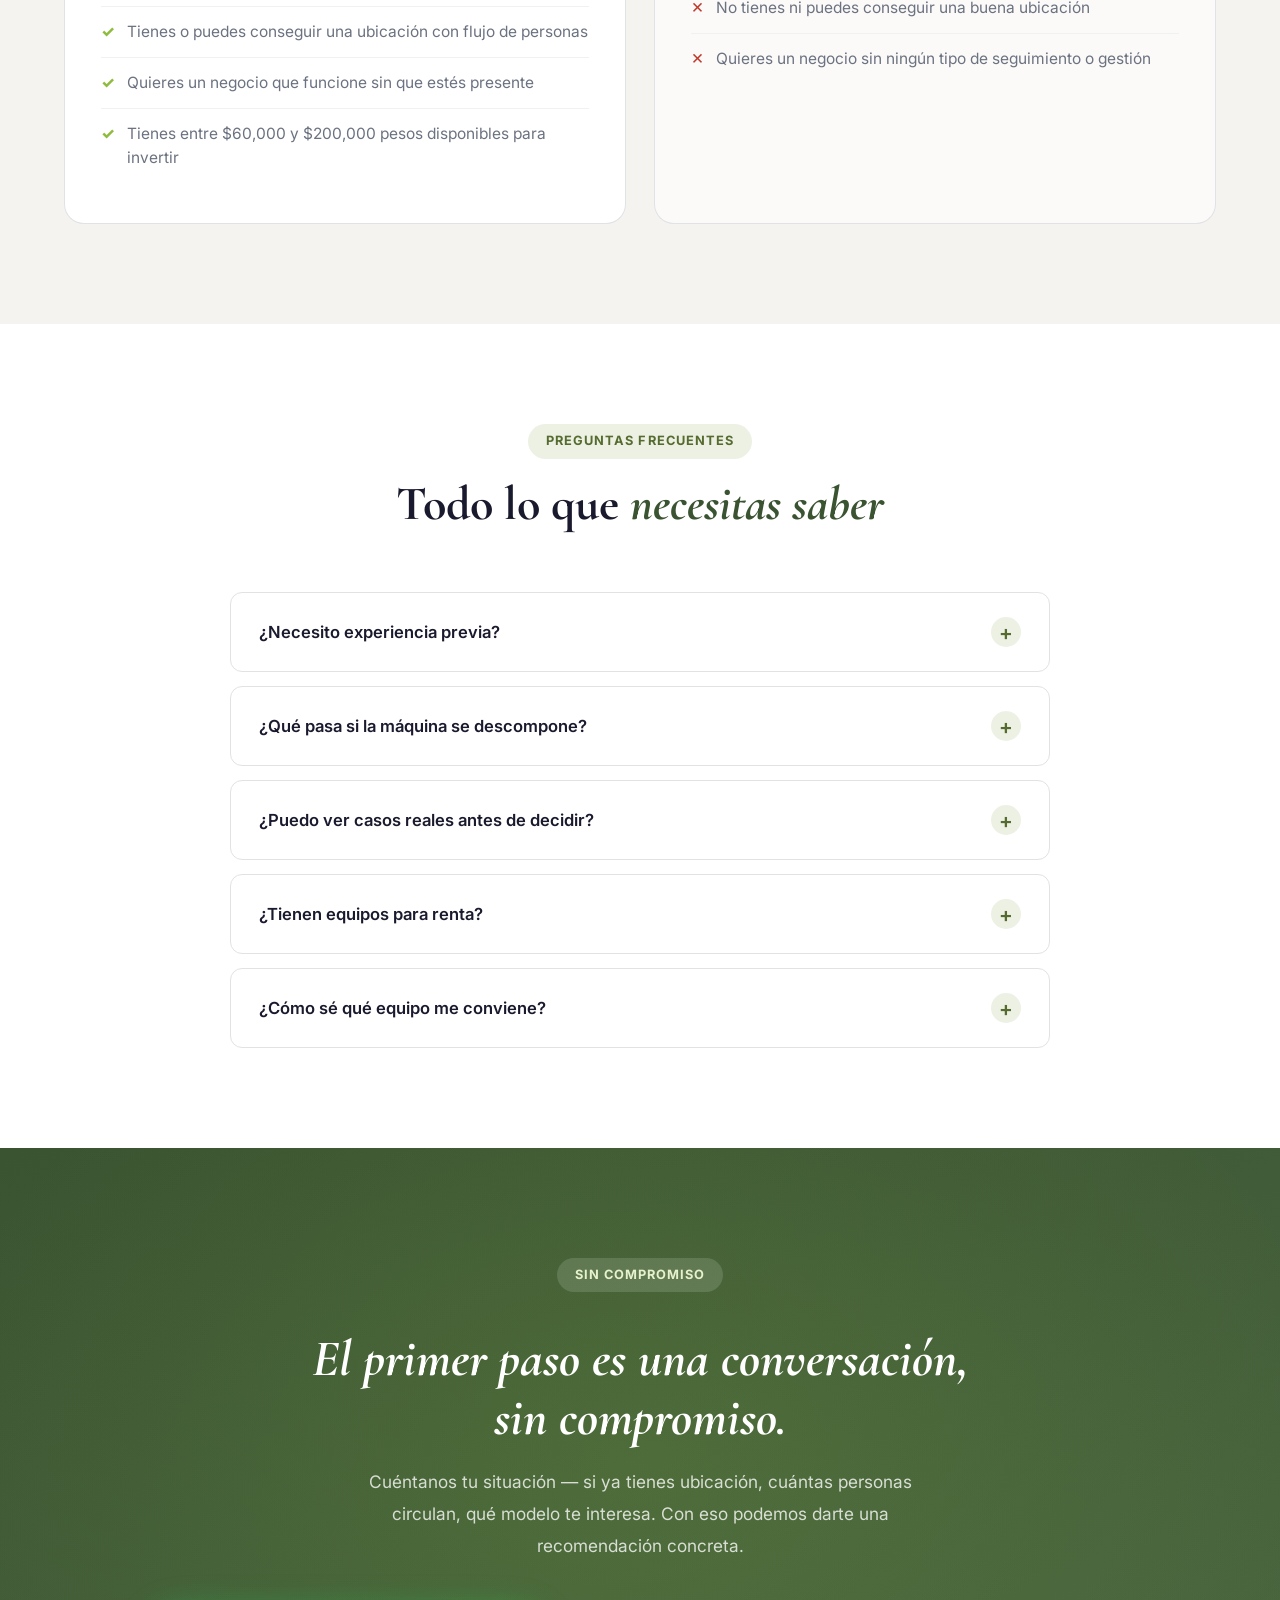
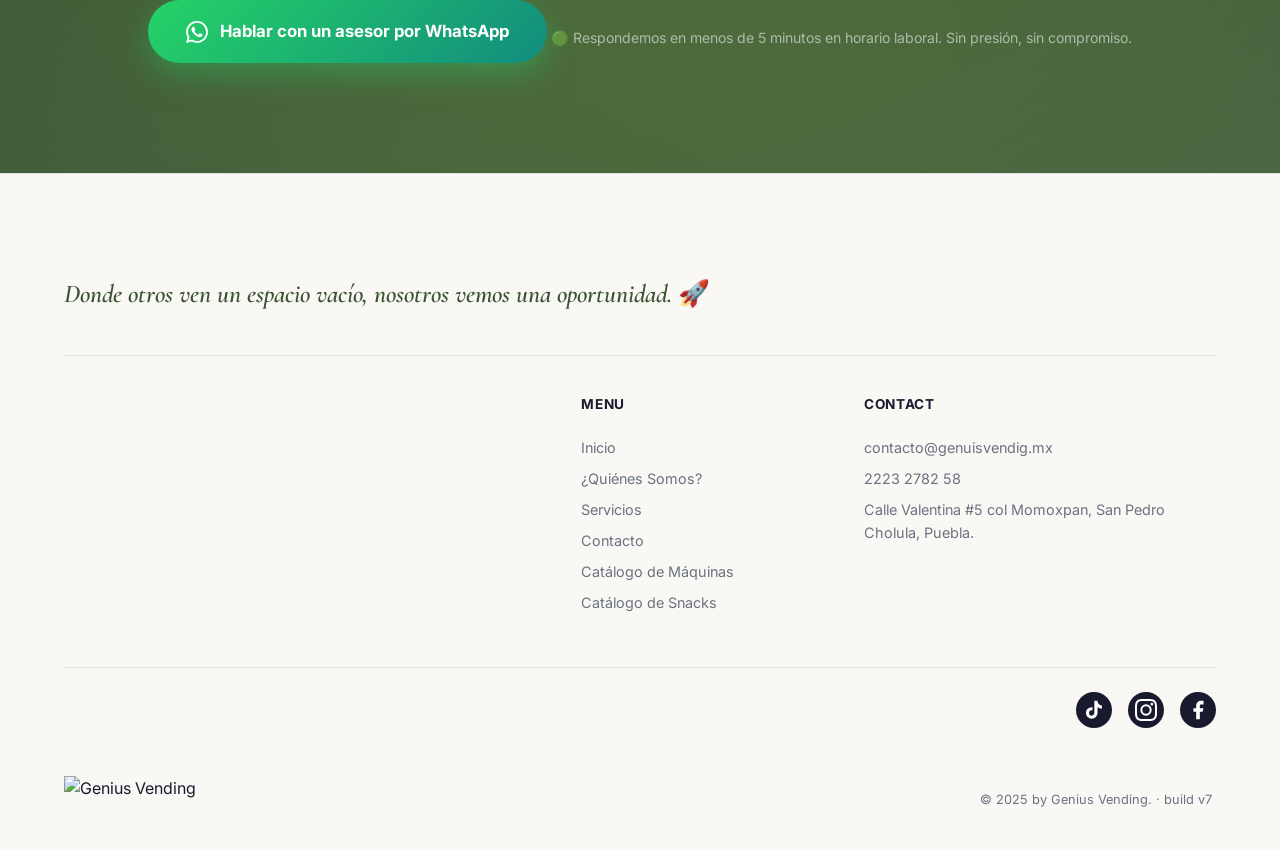
==== commit 8777cc73: "Add visible BUILD v7 badge to confirm deploy/cache state" ====
--- a/emprendedores.html
+++ b/emprendedores.html
@@ -1227,7 +1227,7 @@
         </div>
       </div>
 
-      <div class="lp-hero__media reveal" data-d="2">
+      <div class="lp-hero__media">
         <div class="lp-hero__frame">
           <video id="heroVideo" autoplay muted loop playsinline preload="auto"
             poster="https://static.wixstatic.com/media/11062b_9d305808a6154ec0b4764d9a121d8d7c~mv2.jpg/v1/fill/w_1080,h_1080,al_c,q_85,usm_0.66_1.00_0.01,enc_avif,quality_auto/11062b_9d305808a6154ec0b4764d9a121d8d7c~mv2.jpg">
@@ -1591,10 +1591,13 @@
         <img
           src="https://static.wixstatic.com/media/c12a9c_6d84f1f31faa43c19051ae1dfa7e83e3~mv2.png/v1/fill/w_200,h_101,al_c,q_85,usm_0.66_1.00_0.01,enc_avif,quality_auto/PHOTO-2025-03-12-12-48-10-removebg-preview.png"
           alt="Genius Vending" class="footer__logo-img">
-        <p class="footer__copyright">© 2025 by Genius Vending.&nbsp;</p>
+        <p class="footer__copyright">© 2025 by Genius Vending. · build v7&nbsp;</p>
       </div>
     </div>
   </footer>
+
+  <!-- VERSION BADGE (cache test — remove later) -->
+  <div style="position:fixed;left:12px;bottom:12px;z-index:3000;background:#6B8E23;color:#fff;font:700 12px/1 Inter,sans-serif;padding:8px 12px;border-radius:8px;box-shadow:0 4px 14px rgba(0,0,0,.3)">BUILD v7 · 30-may 18:30</div>
 
   <!-- WHATSAPP FLOAT -->
   <a href="https://wa.me/522223278258?text=Hola%2C%20quiero%20informaci%C3%B3n%20sobre%20m%C3%A1quinas%20expendedoras%20en%20Puebla."
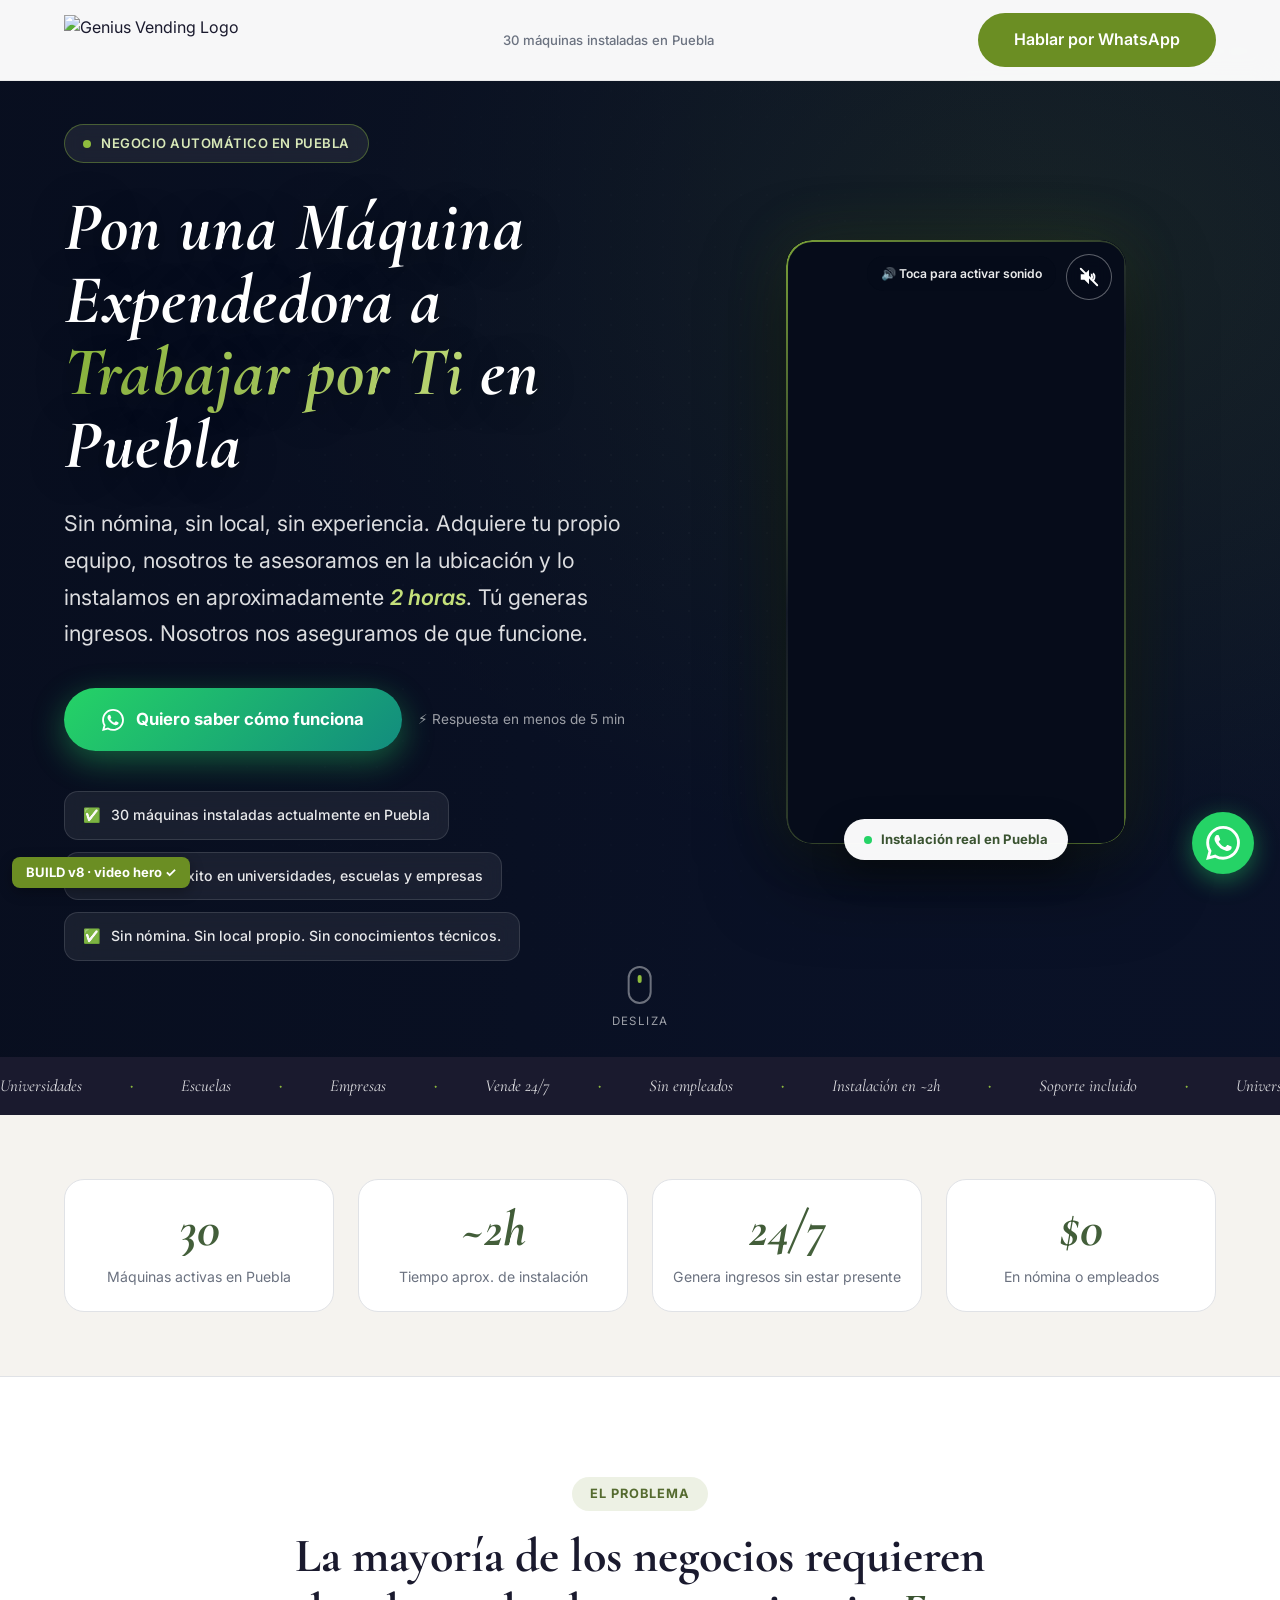
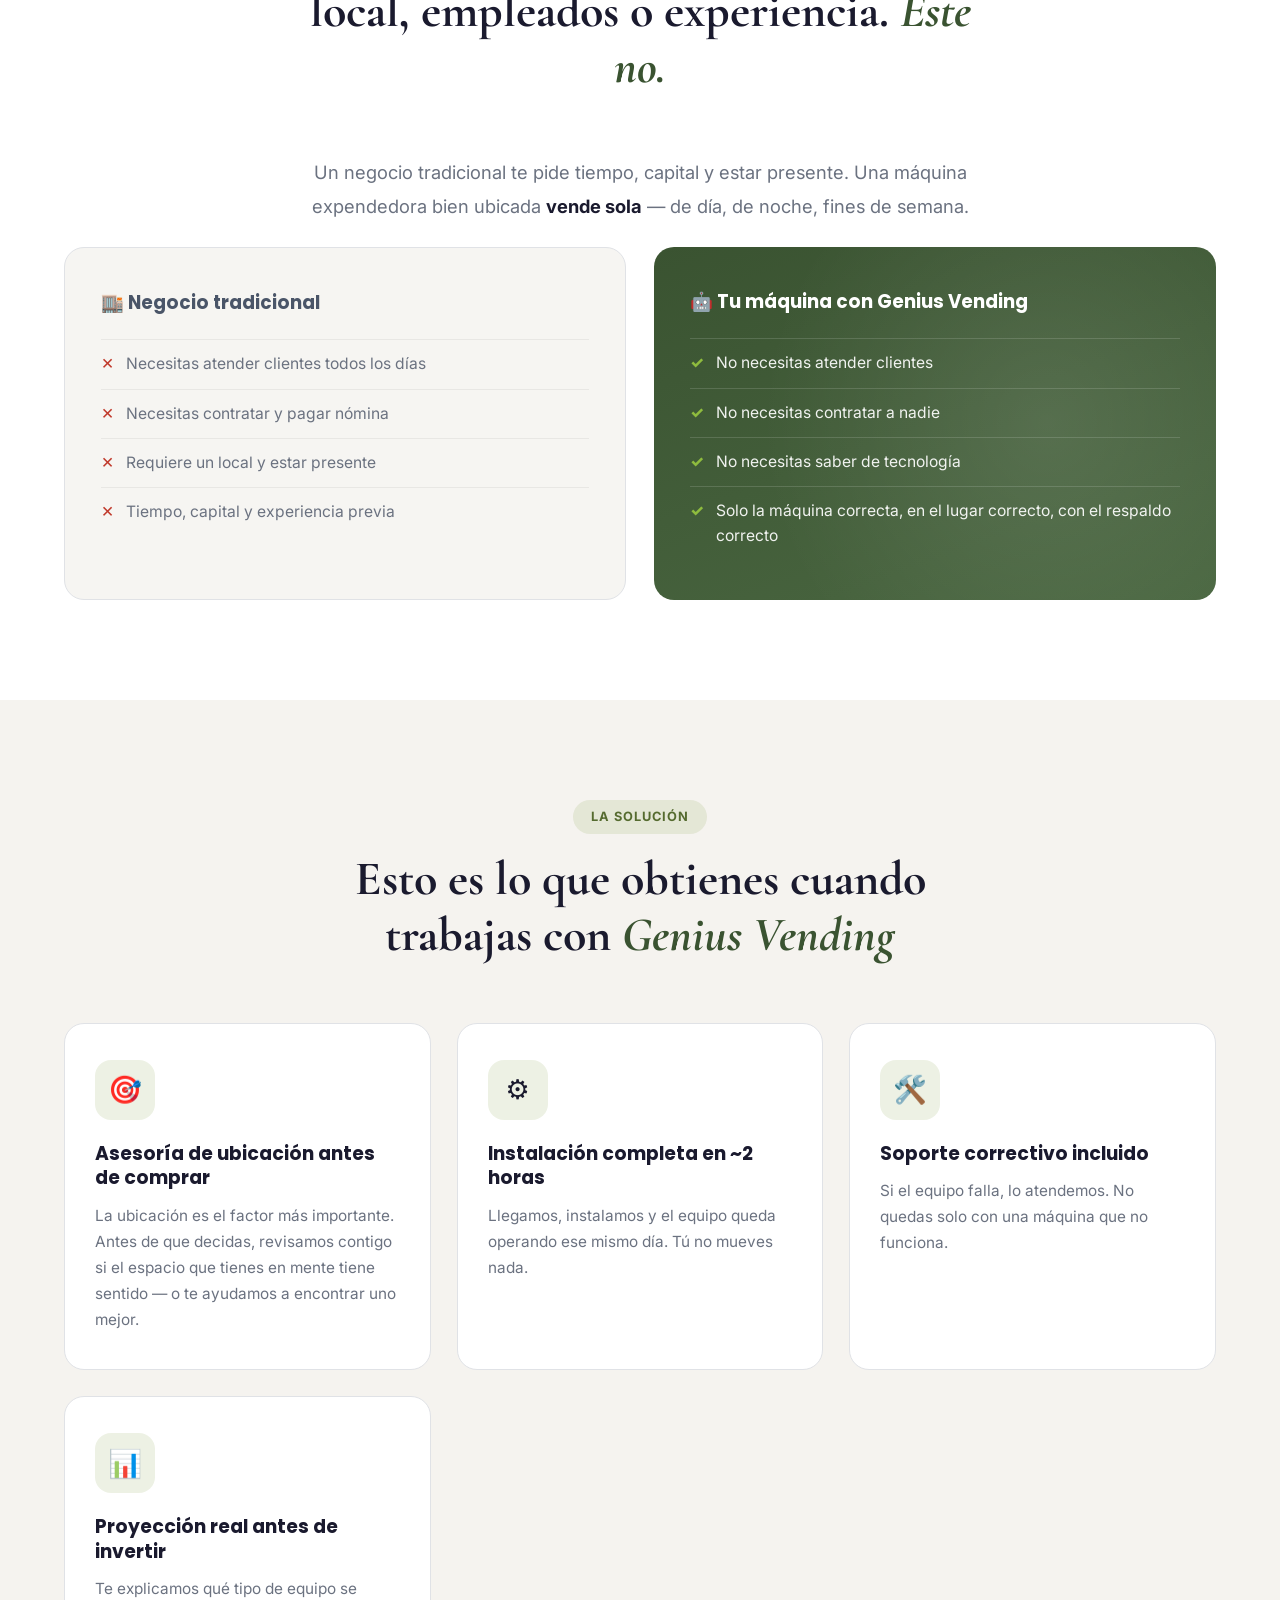
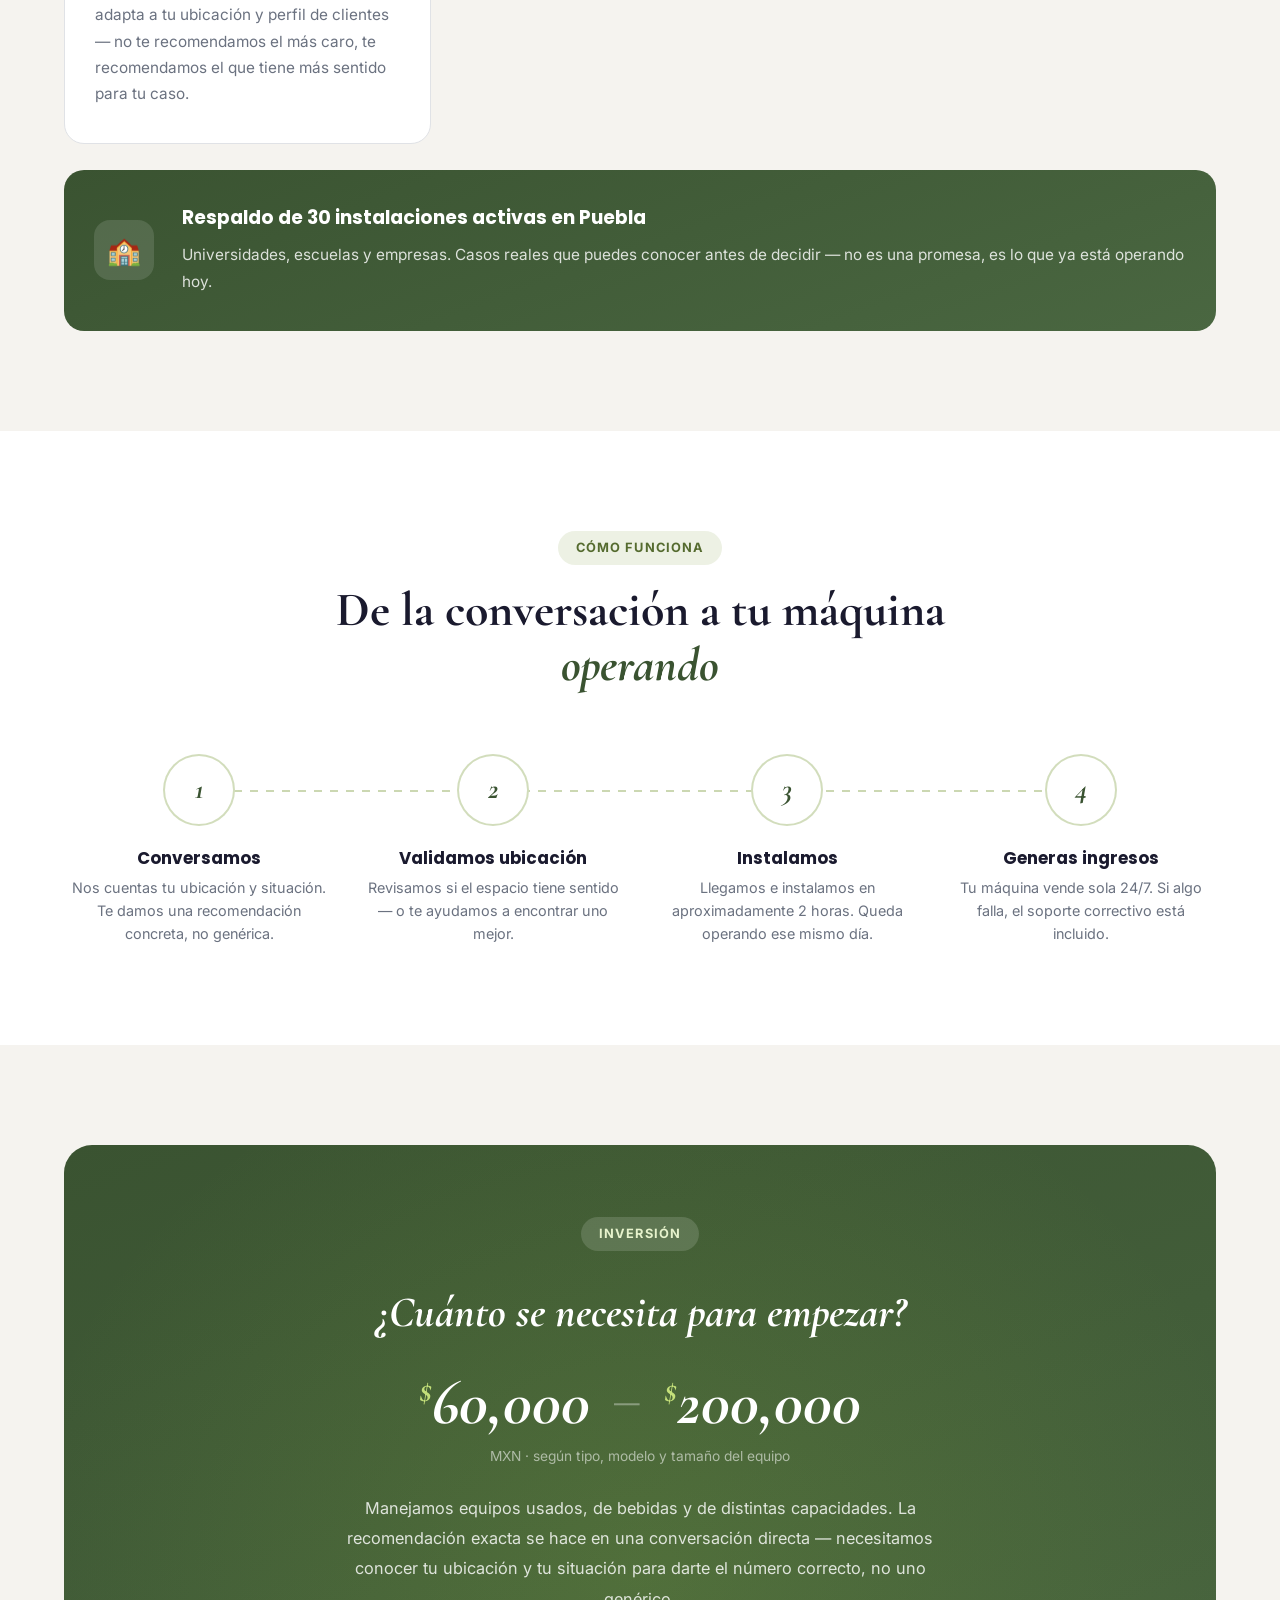
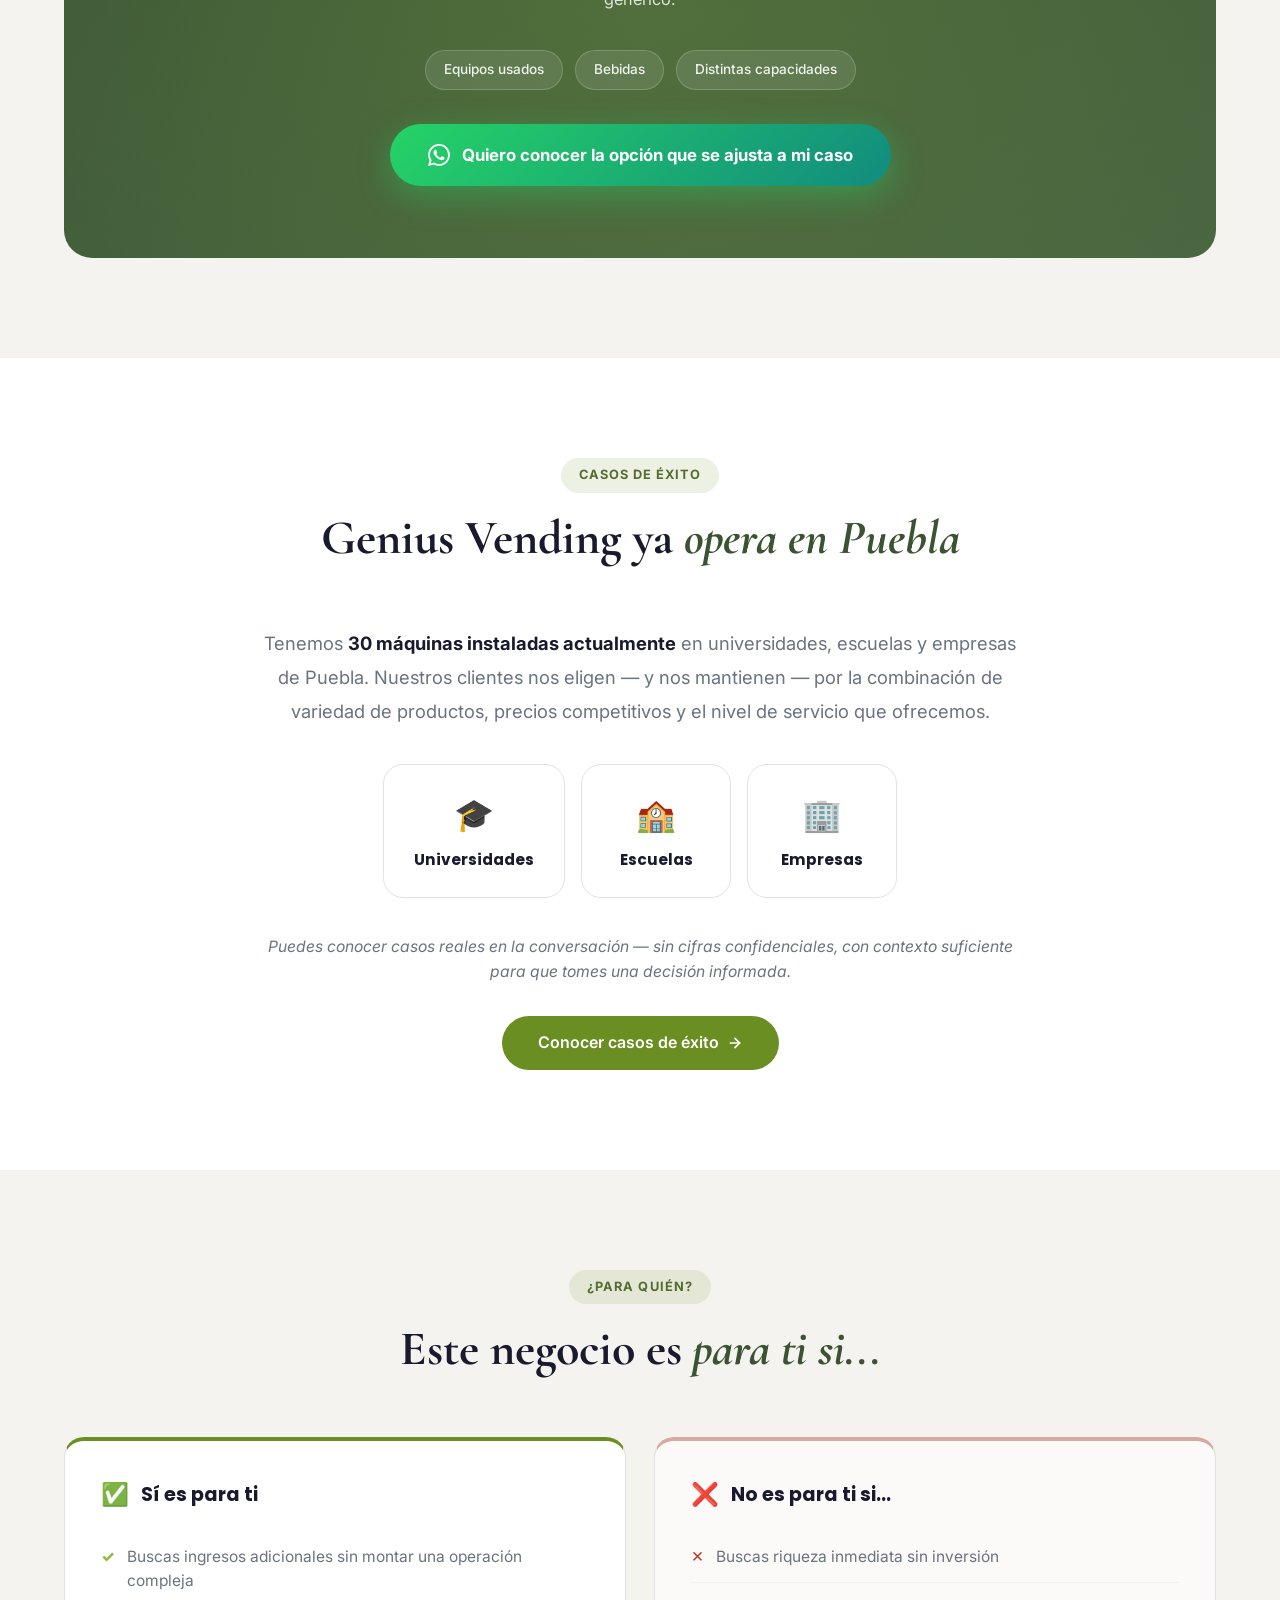
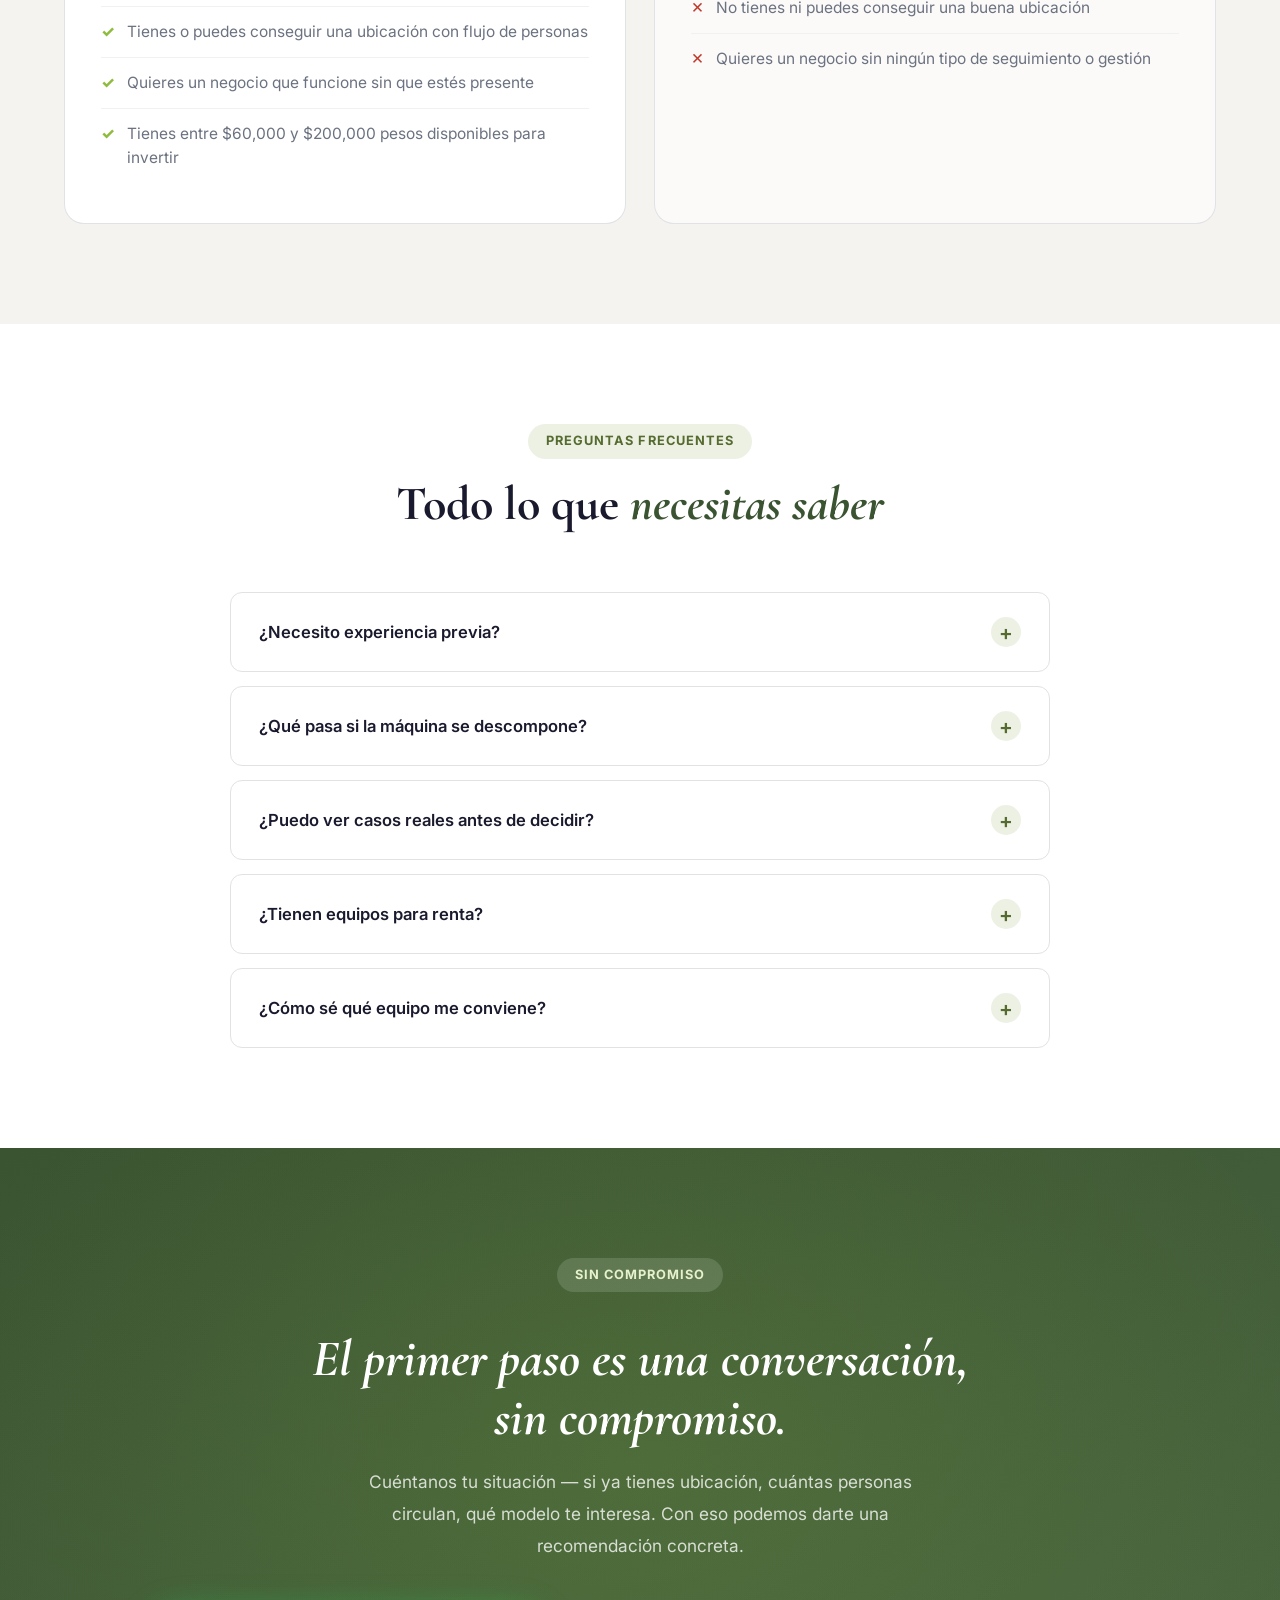
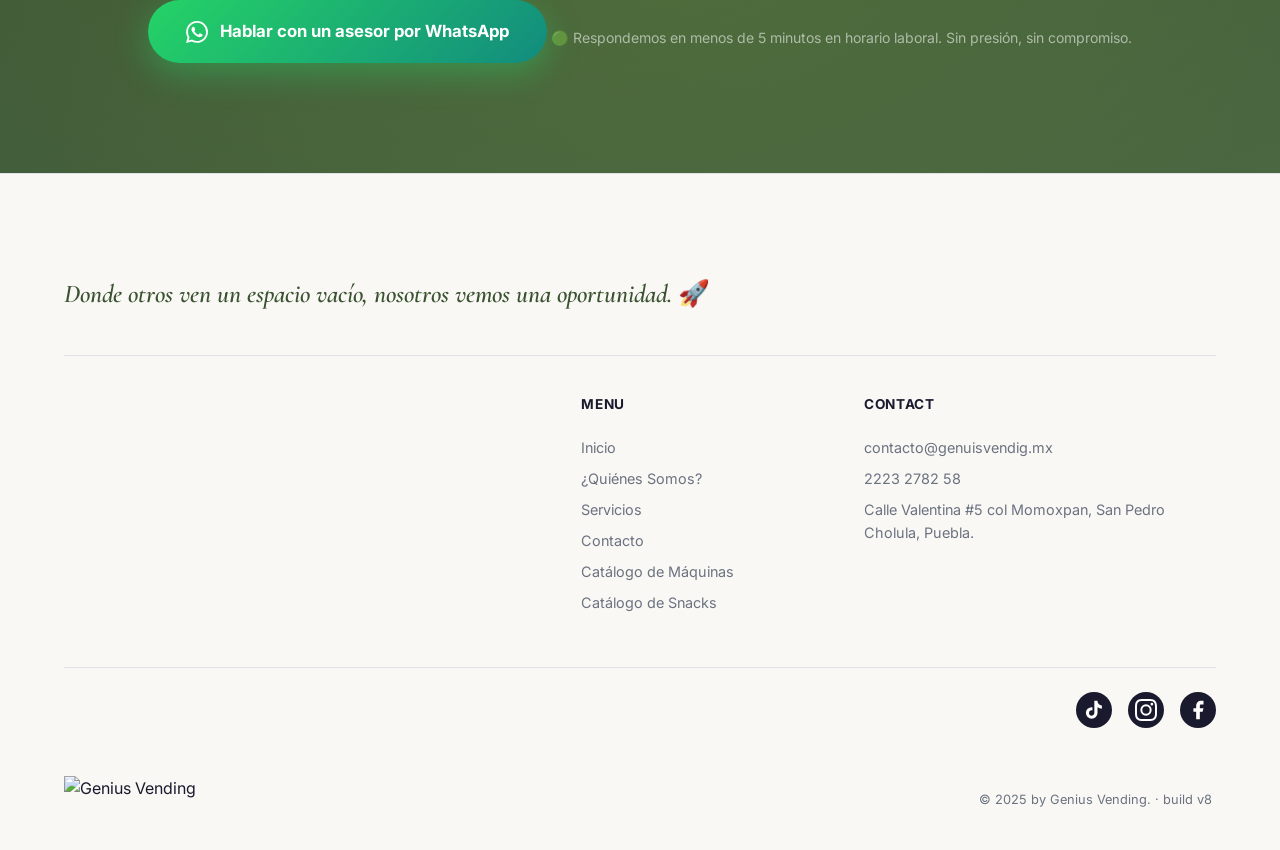
==== commit 0479e00f: "Hero v8: poster de respaldo en el marco del video + badge v8 - El marco muestra imagen de respaldo s" ====
--- a/emprendedores.html
+++ b/emprendedores.html
@@ -175,7 +175,7 @@
       max-height: 74vh;
       border-radius: 26px;
       overflow: hidden;
-      background: #060c1a;
+      background: #060c1a center/cover no-repeat url('https://static.wixstatic.com/media/11062b_9d305808a6154ec0b4764d9a121d8d7c~mv2.jpg/v1/fill/w_1080,h_1080,al_c,q_85,usm_0.66_1.00_0.01,enc_avif,quality_auto/11062b_9d305808a6154ec0b4764d9a121d8d7c~mv2.jpg');
       box-shadow: 0 30px 80px rgba(0, 0, 0, 0.55), 0 0 60px rgba(107, 142, 35, 0.18);
     }
 
@@ -1591,13 +1591,13 @@
         <img
           src="https://static.wixstatic.com/media/c12a9c_6d84f1f31faa43c19051ae1dfa7e83e3~mv2.png/v1/fill/w_200,h_101,al_c,q_85,usm_0.66_1.00_0.01,enc_avif,quality_auto/PHOTO-2025-03-12-12-48-10-removebg-preview.png"
           alt="Genius Vending" class="footer__logo-img">
-        <p class="footer__copyright">© 2025 by Genius Vending. · build v7&nbsp;</p>
+        <p class="footer__copyright">© 2025 by Genius Vending. · build v8&nbsp;</p>
       </div>
     </div>
   </footer>
 
   <!-- VERSION BADGE (cache test — remove later) -->
-  <div style="position:fixed;left:12px;bottom:12px;z-index:3000;background:#6B8E23;color:#fff;font:700 12px/1 Inter,sans-serif;padding:8px 12px;border-radius:8px;box-shadow:0 4px 14px rgba(0,0,0,.3)">BUILD v7 · 30-may 18:30</div>
+  <div style="position:fixed;left:12px;bottom:12px;z-index:3000;background:#6B8E23;color:#fff;font:700 13px/1 Inter,sans-serif;padding:9px 14px;border-radius:8px;box-shadow:0 4px 14px rgba(0,0,0,.3)">BUILD v8 · video hero ✓</div>
 
   <!-- WHATSAPP FLOAT -->
   <a href="https://wa.me/522223278258?text=Hola%2C%20quiero%20informaci%C3%B3n%20sobre%20m%C3%A1quinas%20expendedoras%20en%20Puebla."
